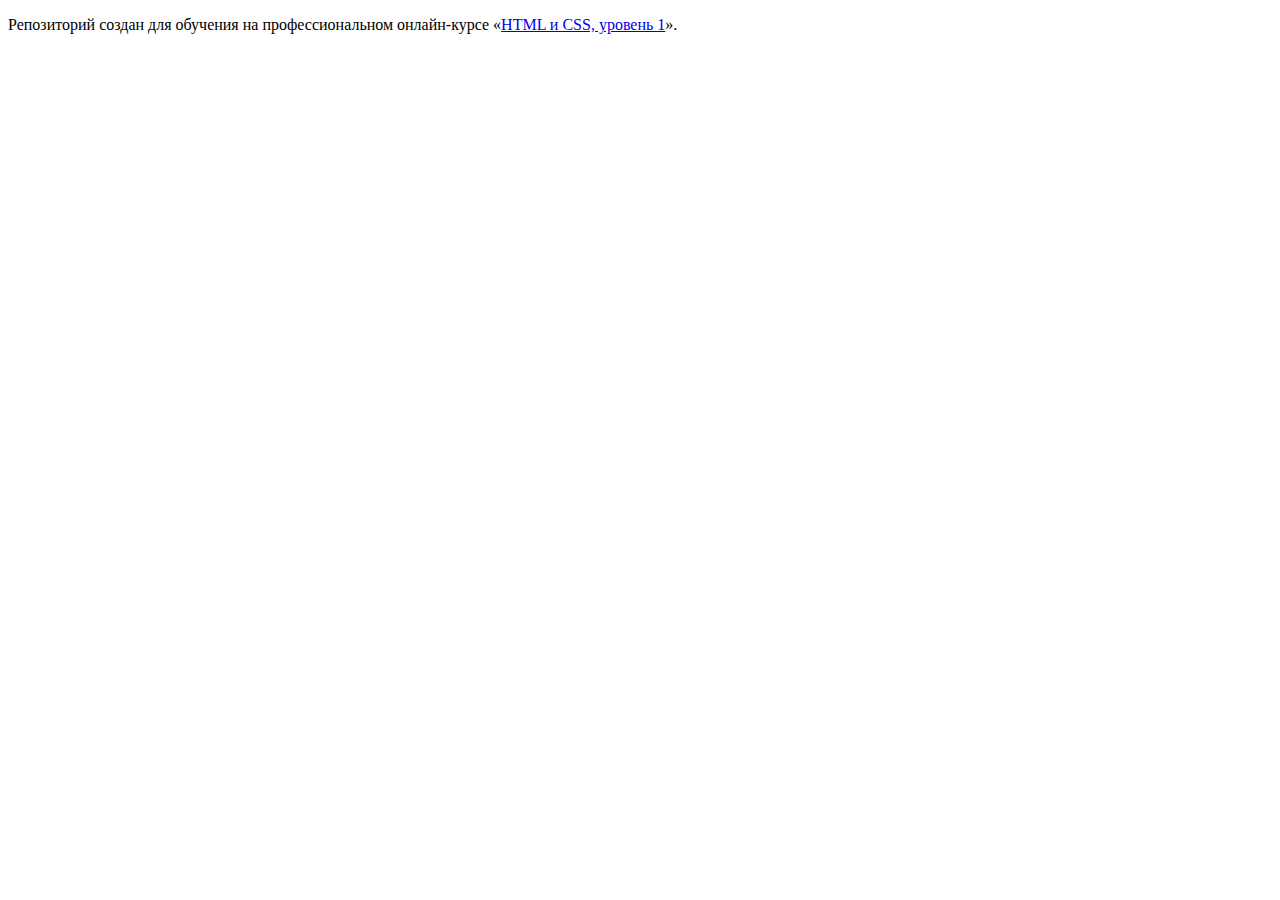
==== index.html @ 459f228e ":hatching_chick:" ====
<!DOCTYPE html>
<html lang="ru">
  <head>
    <meta charset="utf-8">
    <title>HTML Academy: Нёрдс</title>
  </head>
  <body>

    <p>Репозиторий создан для обучения на профессиональном онлайн‑курсе «<a href="https://htmlacademy.ru/intensive/htmlcss">HTML и CSS, уровень 1</a>».</p>

  </body>
</html>
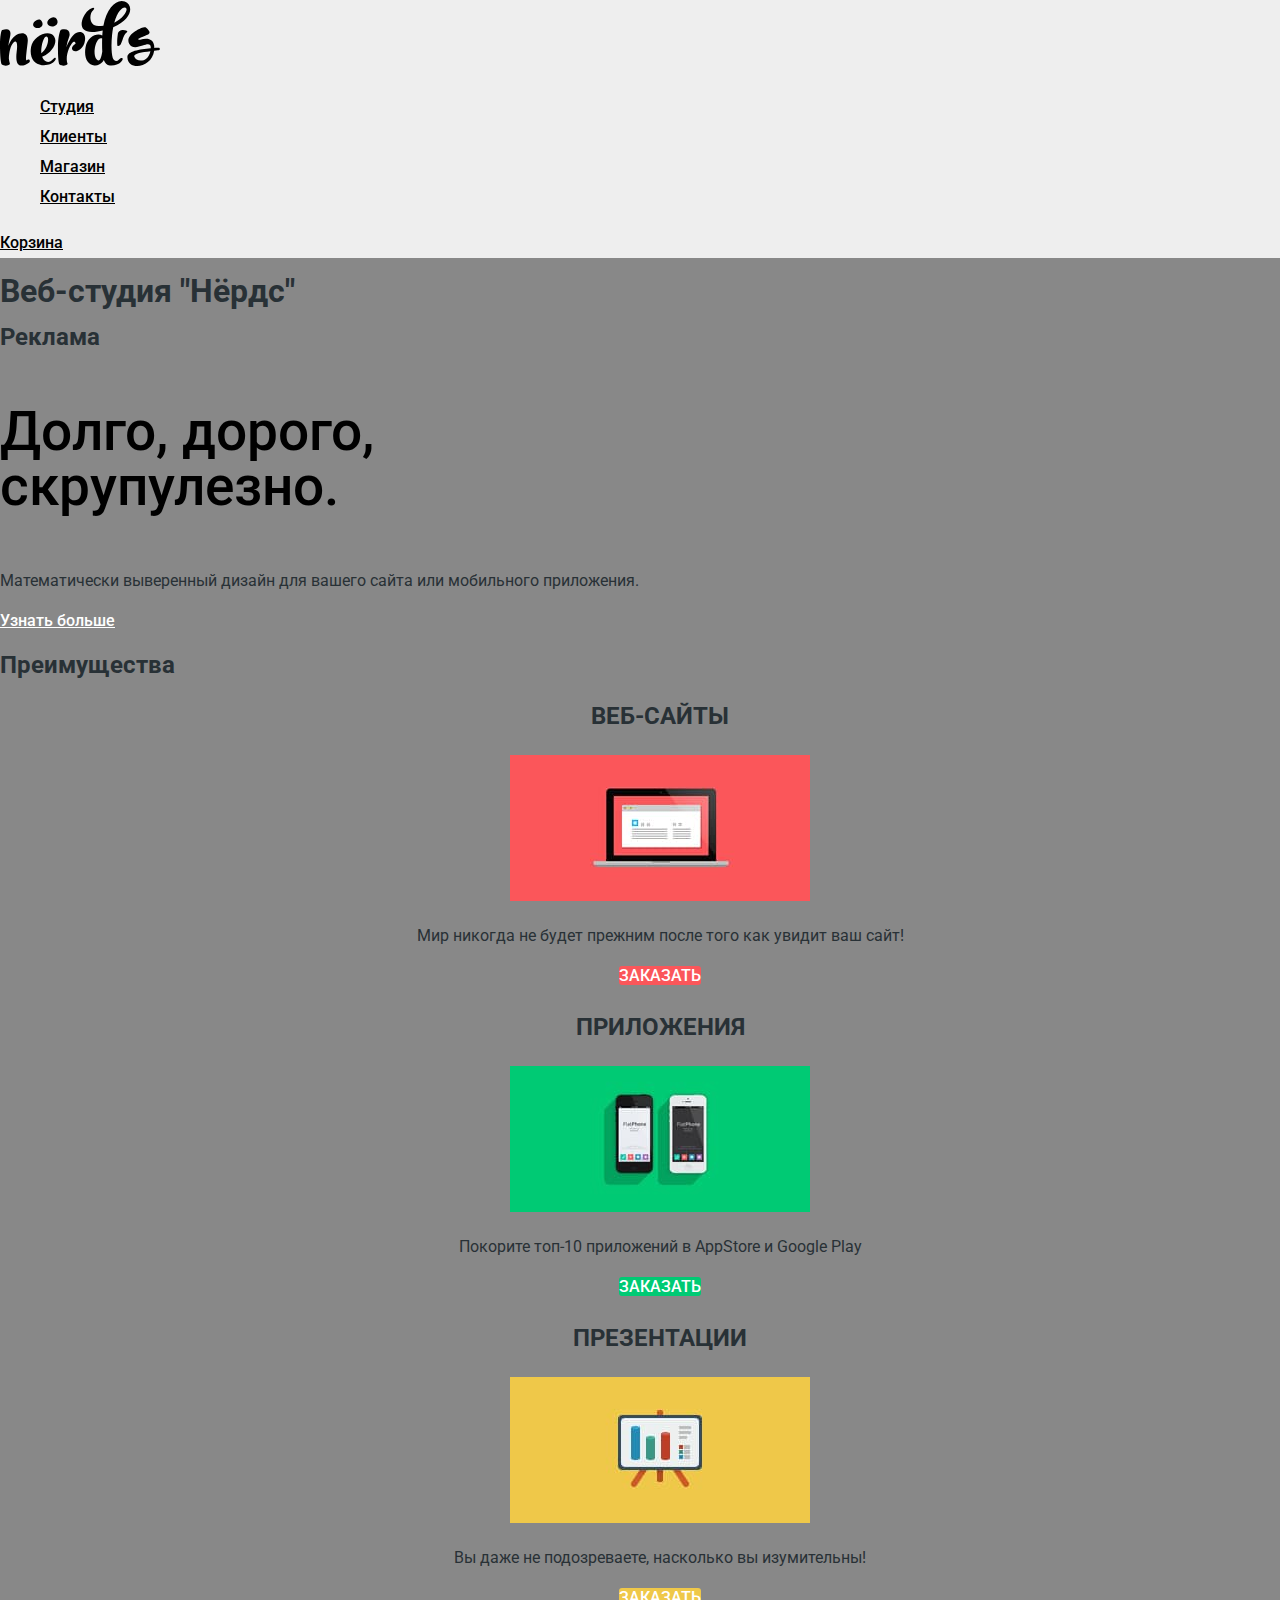
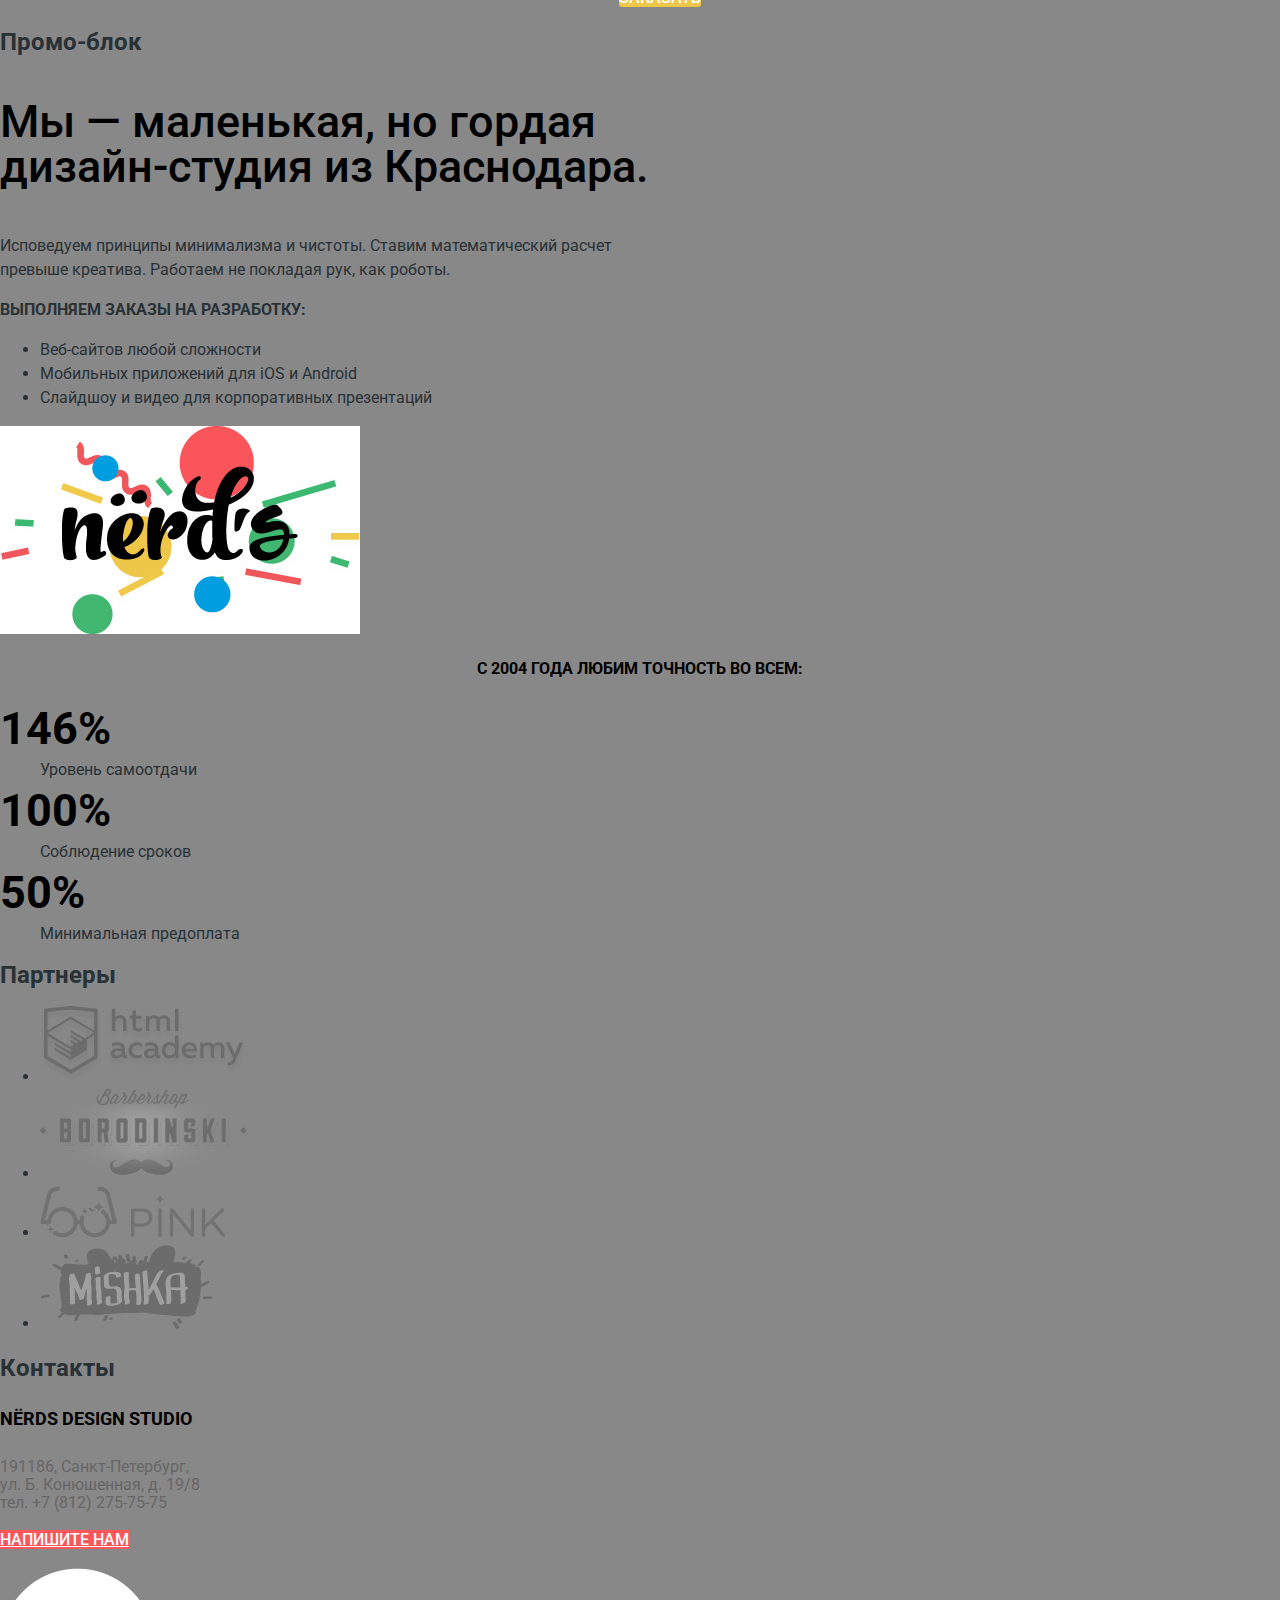
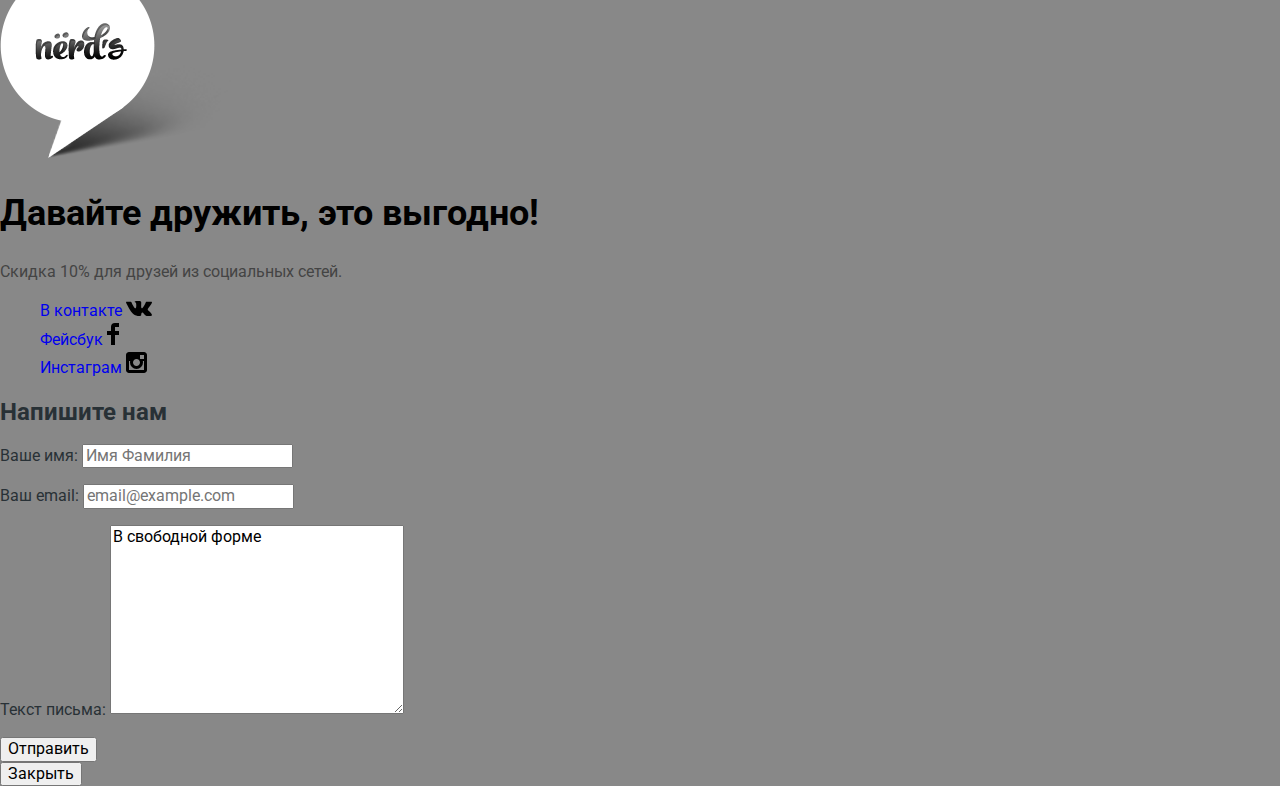
==== commit 0d159675: "Выполнена разиетка и добавлены стили" ====
--- a/index.html
+++ b/index.html
@@ -1,12 +1,220 @@
 <!DOCTYPE html>
 <html lang="ru">
   <head>
-    <meta charset="utf-8">
+    <meta charset="utf-8" />
+    <meta name="viewport" content="width=device-width, initial-scale=1" />
+    <!-- <base href="https://assets.htmlacademy.ru/content/skills/1/case-01/" /> -->
+    <!-- <link href="css/outline.css" rel="stylesheet" /> -->
+    <link rel="stylesheet" href="css/normalize.css">
+    <link rel="stylesheet" href="css/style.css" />
     <title>HTML Academy: Нёрдс</title>
+    <link href="https://fonts.googleapis.com/css2?family=Roboto:wght@400;500;700&display=swap" rel="stylesheet">
   </head>
+
   <body>
+    <header class="main-header">
+      <nav class="main-navigation">
+        <a>
+          <img
+            src="img/nerdslogo.svg"
+            width="159.87"
+            height="65.02"
+            alt="Логотип магазина Nerds"
+          />
+        </a>
+        <ul class="site-navigation">
+          <li class="site-navigation-item"><a href="blank.html">Студия</a></li>
+          <li class="site-navigation-item"><a href="blank.html">Клиенты</a></li>
+          <li class="site-navigation-item">
+            <a href="catalog.html">Магазин</a>
+          </li>
+          <li class="site-navigation-item">
+            <a href="blank.html">Контакты</a>
+          </li>
+        </ul>
+        <div class="user-navigation">
+        <a class="basket-link" href="blank.html">Корзина</a>
+        </div>
+      </nav>
+    </header>
+    <main>
+      <h1 class="visually-hidden">Веб-студия "Нёрдс"</h1>
+      <section class="slider">
+        <h2 class="visually-hidden">Реклама</h2>
+        <p class="slider-text">Долго, дорого,<br />скрупулезно.</p>
+        <p>
+          Математически выверенный дизайн для вашего сайта или мобильного
+          приложения.
+        </p>
+        <a class="slider-link" href="blank.html">Узнать больше</a>
+        <!-- Здесь будет слайдер -->
+      </section>
+      <div class="container">
+      <section class="advantages">
+        <h2 class="visually-hidden">Преимущества</h2>
+        <ul class="advantages-list">
+          <li class="advantages-item">
+            <h3>Веб-сайты</h3>
+            <img
+              src="img/illustrationweb.jpg"
+              width="300"
+              height="146"
+              alt="Веб-Сайты"
+            />
+            <p>Мир никогда не будет прежним после того как увидит ваш сайт!</p>
+            <a class=" button button-sites" href="#">Заказать</a>
+          </li>
+          <li class="advantages-item">
+            <h3>Приложения</h3>
+            <img
+              src="img/attachment.jpg"
+              width="300"
+              height="146"
+              alt="Приложения"
+            />
+            <p>Покорите топ-10 приложений в AppStore и Google Play</p>
+            <a class="button button-applications" href="#">Заказать</a>
+          </li>
+          <li class="advantages-item">
+            <h3>Презентации</h3>
+            <img
+              src="img/presentations.jpg"
+              width="300"
+              height="146"
+              alt="Презентации"
+            />
+            <p>Вы даже не подозреваете, насколько вы изумительны!</p>
+            <a class="button button-presentations" href="#">Заказать</a>
+          </li>
+        </ul>
+      </section>
+      <section class="promo">
+        <h2 class="visually-hidden">Промо-блок</h2>
+        <p class="promo-text">
+          Мы — маленькая, но гордая<br />
+          дизайн-студия из Краснодара.
+        </p>
+        <p>
+          Исповедуем принципы минимализма и чистоты. Ставим математический
+          расчет<br />
+          превыше креатива. Работаем не покладая рук, как роботы.
+        </p>
+        <h3>Выполняем заказы на разработку:</h3>
+        <ul class="promo-list">
+          <li class="promo-list-item" >Веб-сайтов любой сложности</li>
+          <li class="promo-list-item" >Мобильных приложений для iOS и Android</li>
+          <li class="promo-list-item" >Слайдшоу и видео для корпоративных презентаций</li>
+        </ul>
+        <p>
+          <img
+            src="img/nerdsillustration .jpg"
+            width="360"
+            height="208"
+            alt="Иллюстрация Nerds"
+          />
+        </p>
+        <p class="promo-heading">с 2004 года Любим точность во всем:</p>
+        <dl>
+          <dt>146%</dt>
+          <dd class="promo-signature">Уровень самоотдачи</dd>
 
-    <p>Репозиторий создан для обучения на профессиональном онлайн‑курсе «<a href="https://htmlacademy.ru/intensive/htmlcss">HTML и CSS, уровень 1</a>».</p>
+          <dt>100%</dt>
+          <dd class="promo-signature">Соблюдение сроков</dd>
 
+          <dt>50%</dt>
+          <dd class="promo-signature">Минимальная предоплата</dd>
+        </dl>
+      </section>
+      <section class="partners">
+        <h2 class="visually-hidden">Партнеры</h2>
+        <ul class="partners-list">
+          <li class="partners-item">
+            <a href="https://htmlacademy.ru/intensive/htmlcss">
+              <svg width="207" height="76" fill="none" xmlns="http://www.w3.org/2000/svg">
+                <g opacity=".2" filter="url(#filter0_d)" fill="#000">
+                  <path d="M86.143 49.488c.349 0 .698-.105 1.013-.175v2.445a6.123 6.123 0 01-2.166.384c-1.397 0-2.514-.558-3.073-1.78-1.502 1.222-3.388 1.99-5.798 1.99-2.794 0-5.378-1.537-5.378-4.715 0-3.946 3.632-5.134 6.845-5.134 1.327 0 2.794.175 3.982.454v-.559c0-1.92-1.397-3.248-4.017-3.248-2.27 0-4.156.56-5.518 1.188v-3.143c1.222-.42 3.423-1.013 5.867-1.013 4.331 0 7.09 2.06 7.09 6.705v5.483c.035.839.524 1.118 1.153 1.118zm-11.875-2.095c0 1.501 1.328 2.27 2.864 2.27 1.642 0 3.213-.594 4.436-1.816v-2.585c-.943-.174-2.236-.384-3.318-.384-1.921 0-3.982.594-3.982 2.515zM97.04 36.147c1.71 0 3.387.384 4.714 1.187v3.143c-1.118-.803-2.69-1.292-4.26-1.292-2.725 0-5.449 1.432-5.449 5.064 0 3.493 2.654 5.064 5.413 5.064a9.25 9.25 0 004.471-1.187v3.178c-1.467.699-3.144 1.048-5.064 1.048-4.087 0-8.277-2.48-8.277-7.963-.035-5.763 4.365-8.242 8.451-8.242zM119.426 49.488c.349 0 .698-.105 1.013-.175v2.445a6.126 6.126 0 01-2.166.384c-1.397 0-2.514-.558-3.073-1.78-1.502 1.222-3.388 1.99-5.798 1.99-2.794 0-5.378-1.537-5.378-4.715 0-3.946 3.632-5.134 6.845-5.134a18.3 18.3 0 013.982.454v-.559c0-1.92-1.397-3.248-4.017-3.248-2.27 0-4.156.56-5.518 1.188v-3.143c1.223-.42 3.423-1.013 5.868-1.013 4.33 0 7.089 2.06 7.089 6.705v5.483c.035.839.559 1.118 1.153 1.118zm-11.84-2.095c0 1.501 1.327 2.27 2.864 2.27 1.642 0 3.213-.594 4.436-1.816v-2.585c-.943-.174-2.236-.384-3.318-.384-1.956 0-3.982.594-3.982 2.515zM138.425 29.511v22.387h-3.073v-2.445c-1.188 1.502-3.004 2.829-5.868 2.829-4.645 0-7.613-3.667-7.613-8.102 0-4.401 2.968-8.103 7.613-8.103 2.689 0 4.471 1.188 5.518 2.41V29.51h3.423zm-8.347 9.64c-2.759 0-4.75 2.06-4.75 5.098 0 3.004 2.026 5.064 4.75 5.064 2.41 0 4.156-1.536 4.889-3.213v-3.736c-.733-1.677-2.479-3.214-4.889-3.214zM149.496 36.147c6.112 0 8.207 4.924 7.229 9.36H145.2c.384 2.759 3.073 3.911 5.867 3.911 1.851 0 3.563-.454 4.855-1.082v2.933c-1.397.664-3.353 1.048-5.483 1.048-4.715 0-8.697-2.69-8.697-8.103 0-5.553 4.226-8.067 7.754-8.067zm.174 2.829c-2.305 0-4.365 1.362-4.505 3.946h8.487c.209-1.327-.629-3.946-3.982-3.946zM160.218 51.898V36.566h3.038v1.92c.838-.942 2.619-2.34 5.099-2.34 2.305 0 3.912.944 4.785 2.446 1.327-1.328 3.143-2.445 5.378-2.445 4.051 0 5.833 3.003 5.833 6.181v9.605h-3.423v-9.5c0-1.99-1.188-3.213-3.039-3.213-1.676 0-3.003 1.118-3.806 2.06.035.35.07.7.07 1.048v9.605h-3.423v-9.5c0-1.99-1.187-3.213-3.038-3.213-1.851 0-3.248 1.327-4.052 2.375v10.338h-3.422v-.035zM199.438 36.566H203l-7.194 17.427c-1.677 3.982-3.842 5.344-6.182 5.344-.663 0-1.327-.105-2.026-.245v-2.898c.524.174 1.048.21 1.572.21 1.676 0 2.899-1.188 3.807-3.563l.314-.769-7.299-15.471h3.632l5.169 11.56 4.645-11.595zM75.281 2.654v8.731a6.945 6.945 0 014.96-2.095c3.876 0 6.32 2.62 6.32 6.252v9.499H83.14v-9.046c0-2.48-1.537-3.667-3.562-3.667-1.956 0-3.423 1.328-4.296 2.55V25.04h-3.423V2.654h3.423zM95.921 4.226v5.448h5.553v3.004h-5.553v7.02c0 2.025.943 2.689 2.899 2.689 1.118 0 2.13-.21 3.108-.594v2.934c-1.152.419-2.62.663-4.12.663-2.97 0-5.274-1.467-5.274-5.064v-7.683h-2.76V9.639h2.76V5.064l3.387-.838zM105.875 25.04V9.71h3.038v1.92c.839-.942 2.62-2.34 5.099-2.34 2.305 0 3.912.944 4.785 2.446 1.327-1.327 3.143-2.445 5.378-2.445 4.052 0 5.833 3.003 5.833 6.182v9.604h-3.423V15.54c0-1.99-1.187-3.213-3.038-3.213-1.677 0-3.004 1.118-3.807 2.06.035.35.07.7.07 1.049v9.604h-3.423v-9.5c0-1.99-1.187-3.213-3.038-3.213-1.851 0-3.248 1.328-4.051 2.375v10.338h-3.423zM138.424 2.654h-3.422v22.387h3.422V2.654zM31.067.035L30.787 0 4 2.794v49.104l26.787 15.925 26.787-15.925V2.794L31.067.034zm23.015 49.872L30.787 63.772 7.492 49.907V29.791l23.19 13.795.035 2.514-15.89-9.464-.035 2.445 15.96 9.604.035 2.55-15.96-9.535-.035 2.445 15.96 9.604 16.135-9.64v-2.444h-.035v-7.928l7.195-4.296v20.466h.035zm-.035-23.085l-6.356 3.737-2.934 1.746-14.04-8.312-.035 2.445 11.98 7.09-.105.07-.245.14-1.711 1.012-9.884-5.867-.035 2.444 7.823 4.645-1.85 1.223-.035.035-5.903-3.493-.035 2.445 3.877 2.27-3.946 2.375L7.563 27.1l23.084-13.9 23.4 13.621zm.035-2.41l-23.4-13.795-23.19 13.76V5.972l23.295-2.445 23.295 2.445v18.44z"/></g><defs><filter id="filter0_d" x="0" y="0" width="207" height="75.823" filterUnits="userSpaceOnUse" color-interpolation-filters="sRGB"><feFlood flood-opacity="0" result="BackgroundImageFix"/><feColorMatrix in="SourceAlpha" values="0 0 0 0 0 0 0 0 0 0 0 0 0 0 0 0 0 0 127 0"/><feOffset dy="4"/><feGaussianBlur stdDeviation="2"/><feColorMatrix values="0 0 0 0 0 0 0 0 0 0 0 0 0 0 0 0 0 0 0.25 0"/><feBlend in2="BackgroundImageFix" result="effect1_dropShadow"/><feBlend in="SourceGraphic" in2="effect1_dropShadow" result="shape"/></filter></defs></svg>
+            </a>
+          </li>
+          <li class="partners-item">
+            <a href="#">
+              <img
+                src="img/borodinskilogo.svg"
+                alt=" Логотип Barbershop Borodinski"
+              />
+            </a>
+          </li>
+          <li class="partners-item">
+            <a href="#">
+              <img src="img/pinklogo.png" alt="Логотип Pink" />
+            </a>
+          </li>
+          <li class="partners-item">
+            <a href="#">
+              <img src="img/mishkalogo.png" alt="Логотип Mishka" />
+            </a>
+          </li>
+        </ul>
+      </section>
+      <section class="contacts">
+        <h2 class="visually-hidden">Контакты</h2>
+        <!-- Здесь будет карта -->
+        <h4>Nёrds Design Studio</h4>
+        <p class="contacts-text">
+          191186, Санкт-Петербург,<br />
+          ул. Б. Конюшенная, д. 19/8</br>
+          тел. +7 (812) 275-75-75
+        </p>
+        <a class="contacts-heading" href="#">
+          Напишите нам
+        </a>
+        <p>
+          <img src="img/mapmarker .png" alt="Маркер карты">
+        </p>
+      </section>
+      </div>
+    </main>
+    <footer class="main-footer">
+      <h2>Давайте дружить, это выгодно!</h2>
+      <p class="main-footer-text">Скидка 10% для друзей из социальных сетей.</p>
+      <ul class="social-list">
+        <li class="social-list-item">
+          <a class="social-button" href="#">В контакте
+            <svg width="27" height="15" fill="" xmlns="http://www.w3.org/2000/svg">
+              <path d="M16.138 11.51c.956-.309 2.18 2.04 3.483 2.939.978.681 1.727.534 1.727.534l3.473-.05s1.815-.112.957-1.554c-.071-.12-.503-1.069-2.585-3.022-2.177-2.043-1.882-1.712.739-5.244 1.597-2.153 2.236-3.468 2.036-4.028-.192-.539-1.365-.399-1.365-.399L20.69.713c-.381.001-.704.119-.851.515-.003.004-.621 1.666-1.445 3.079-1.741 2.989-2.436 3.148-2.724 2.961-.661-.433-.494-1.737-.494-2.664 0-2.897.432-4.105-.846-4.417-.427-.104-.739-.172-1.828-.182-1.392-.021-2.574 0-3.244.329-.445.223-.786.712-.579.74.26.035.843.16 1.155.586.401.552.389 1.789.389 1.789s.229 3.411-.54 3.834c-.528.29-1.25-.302-2.803-3.016-.793-1.388-1.392-2.922-1.392-2.922s-.116-.285-.326-.441c-.25-.185-.6-.244-.6-.244L.848.684S.29.7.085.946c-.182.218-.015.668-.015.668s2.909 6.881 6.203 10.347c3.02 3.182 6.452 2.971 6.452 2.971h1.555s.469-.054.709-.312c.224-.24.214-.691.214-.691s-.031-2.109.935-2.419z" fill=""/></svg>
+          </a>
+        </li>
+        <li class="social-list-item">
+          <a class="social-button" href="#">Фейсбук
+            <svg width="12" height="22" fill="" xmlns="http://www.w3.org/2000/svg">
+              <path d="M12 4V0H8a4 4 0 00-4 4v4H0v4h4v10h4V12h4V8H8V4h4z" fill=""/></svg>
+          </a>
+        </li>
+        <li class="social-list-item">
+          <a class="social-button" href="#">Инстаграм
+            <svg width="21" height="21" fill="" xmlns="http://www.w3.org/2000/svg">
+              <path fill-rule="evenodd" clip-rule="evenodd" d="M3 0h15c1.65 0 3 1.35 3 3v15c0 1.65-1.35 3-3 3H3c-1.65 0-3-1.35-3-3V3c0-1.65 1.35-3 3-3zm11 10.5C14 8.57 12.43 7 10.5 7S7 8.57 7 10.5 8.57 14 10.5 14s3.5-1.57 3.5-3.5zM3 18V9h1.181A6.48 6.48 0 004 10.5a6.5 6.5 0 1013 0 6.451 6.451 0 00-.181-1.5H18v9H3zM14 7h4V3h-4v4z" fill=""/></svg>
+          </a>
+        </li>
+      </ul>
+    </footer>
+    <section>
+      <h2>Напишите нам</h2>
+      <form action="https://echo.htmlacademy.ru" method="post">
+        <p>
+          <label for="appointment-name">Ваше имя:</label>
+          <input id="appointment-name" type="text" name="name" placeholder="Имя Фамилия">
+        </p> 
+        <p>
+          <label for="appointment-email">Ваш email:</label>
+          <input id="appointment-email" type="email" name="email" placeholder="email@example.com ">
+        </p> 
+        <p>
+          <label for="appointment-list">Текст письма:</label>
+          <textarea name="text" id="appointment-list" cols="30" rows="10">В свободной форме</textarea>
+        </p>
+        <button type="submit">Отправить</button>
+      </form>
+      <button type="button">Закрыть</button>
+    </section>
   </body>
 </html>
--- a/css/style.css
+++ b/css/style.css
@@ -0,0 +1,257 @@
+/* Vauiables */
+
+:root {
+  --basic-white: #EEEEEE;
+  --basic-light-white: #E1E1E1;
+  --basic-grey: #888888;
+  --basic-extra-grey: #4D4D4D;
+  --basic-dark: #000000;
+  --basic-light-dark: #283136;
+  --basic-extra-dark: #231F20;
+  --basic-red: #FB565A;
+  --basic-light-red: #E74246;
+  --basic-extra-red: #D7373B;
+  --basic-green: #00CA74;
+  --basic-light-green: #00BC6C;
+  --basic-extra-green: #00AA62;
+  --basic-yellow: #EFC849;
+  --basic-light-yellow: #EAB534;
+  --basic-extra-yellow: #E5A722;
+
+  --special: #A6A6A6;
+}
+
+/* Global */
+
+body {
+  margin: 0;
+  padding: 0;
+  font-family: 'Roboto', sans-serif;
+  font-style: normal;
+  font-weight: normal;
+  font-size: 16px;
+  line-height: 24px;
+  color: var(--basic-light-dark);
+  background-color: var(--basic-grey);
+}
+
+img {
+  max-width: 100%;
+  height: auto;
+}
+
+/* Main navigation */
+
+.main-navigation {
+  font-weight: 500;
+  line-height: 30px;
+  color: var(--basic-dark);
+  background-color: var(--basic-white);
+}
+
+.site-navigation {
+  list-style: none;
+}
+
+.site-navigation-current a:not([href]) {
+  background-color: var(--basic-dark);
+
+}
+
+/* User navigation */
+
+
+.site-navigation a,
+.user-navigation a {
+  color: var(--basic-dark);
+}
+
+.site-navigation a:hover,
+.site-navigation a:focus,
+.user-navigation a:hover,
+.user-navigation a:focus {
+  color: var(--basic-red);
+}
+
+.slider-text {
+  font-weight: 500;
+  font-size: 55px;
+  line-height: 55px;
+  color: var(--basic-dark);
+
+}
+
+.slider-link {
+  font-weight: 500;
+  line-height: 18px;
+  text-align: center;
+  color: #FFFFFF;
+}
+
+/* Здесь будет для слайдера */
+
+/* Advantages */
+
+.advantages-list {
+  list-style: none;
+}
+
+.advantages-item {
+  text-align: center;
+}
+
+.advantages-item h3 {
+  font-weight: bold;
+  font-size: 24px;
+  line-height: 30px;
+  text-transform: uppercase;
+}
+
+
+.advantages .button-sites {
+  background: var(--basic-red);
+}
+
+.button-sites:hover,
+.button-sites:focus {
+  background-color: var(--basic-light-red);
+
+}
+
+.button-sites:active {
+  background-color: var(--basic-extra-red);
+  box-shadow: inset 0px 3px 0px rgba(0, 1, 1, 0.1);
+
+}
+
+.advantages .button-applications {
+  background-color: var(--basic-green);
+}
+
+.button-applications:hover,
+.button-applications:focus {
+  background-color: var(--basic-light-green);
+}
+
+.button-applications:active {
+  background-color: var(--basic-extra-green);
+  box-shadow: inset 0px 3px 0px rgba(0, 1, 1, 0.1);
+}
+
+.advantages .button-presentations {
+  background-color: var(--basic-yellow);
+}
+
+.button-presentations:hover,
+.button-presentations:focus {
+  background-color: var(--basic-light-yellow);
+}
+
+.button-presentations:active {
+  background-color: var(--basic-extra-yellow);
+  box-shadow: inset 0px 3px 0px rgba(0, 1, 1, 0.1);
+}
+
+.advantages .button {
+  font-weight: 500;
+  line-height: 18px;
+  text-align: center;
+  text-transform: uppercase;
+  color: #FFFFFF;
+  vertical-align: middle;
+  text-decoration: none;
+  border-radius: 3px;
+
+}
+
+/* Promo-block */
+
+.promo .promo-text {
+  font-weight: 500;
+  font-size: 45px;
+  line-height: 45px;
+  color: var(--basic-dark);
+}
+
+.promo p {
+  color: #283136;
+}
+
+.promo h3 {
+  font: inherit;
+  font-weight: bold;
+  text-transform: uppercase;
+}
+
+.promo .promo-heading {
+  font-weight: bold;
+  text-align: center;
+  text-transform: uppercase;
+  color: var(--basic-dark);
+}
+
+.promo dt {
+  font-weight: bold;
+  font-size: 45px;
+  line-height: 64px;
+  color: var(--basic-dark);
+}
+
+.promo .promo-signature {
+  line-height: 18px;
+}
+
+.contacts h4 {
+  font-weight: bold;
+  font-size: 18px;
+  line-height: 30px;
+  text-transform: uppercase;
+  color: var(--basic-dark);
+}
+
+.contacts .contacts-text {
+  line-height: 18px;
+  color: #666666;
+}
+
+.contacts .contacts-heading {
+  font-weight: 500;
+  line-height: 18px;
+  text-align: center;
+  text-transform: uppercase;
+  background-color: var(--basic-red);
+  color: #FFFFFF;
+}
+
+/* Main-footer */
+
+.main-footer {}
+
+.main-footer h2 {
+  font-weight: bold;
+  font-size: 36px;
+  line-height: 36px;
+  color: var(--basic-dark);
+}
+
+.main-footer .main-footer-text {
+  line-height: 22px;
+  color: #444444;
+}
+
+.main-footer ul {
+  list-style: none;
+}
+
+.social-list-item .social-button {
+  text-decoration: none;
+}
+
+.social-button:hover {
+  background: linear-gradient(0deg, #E74246, #E74246), #FFFFFF;
+}
+
+.social-button:active {
+  background: linear-gradient(0deg, #D7373B, #D7373B), #FFFFFF;
+  box-shadow: inset 0px 3px 0px rgba(0, 1, 1, 0.1);
+}
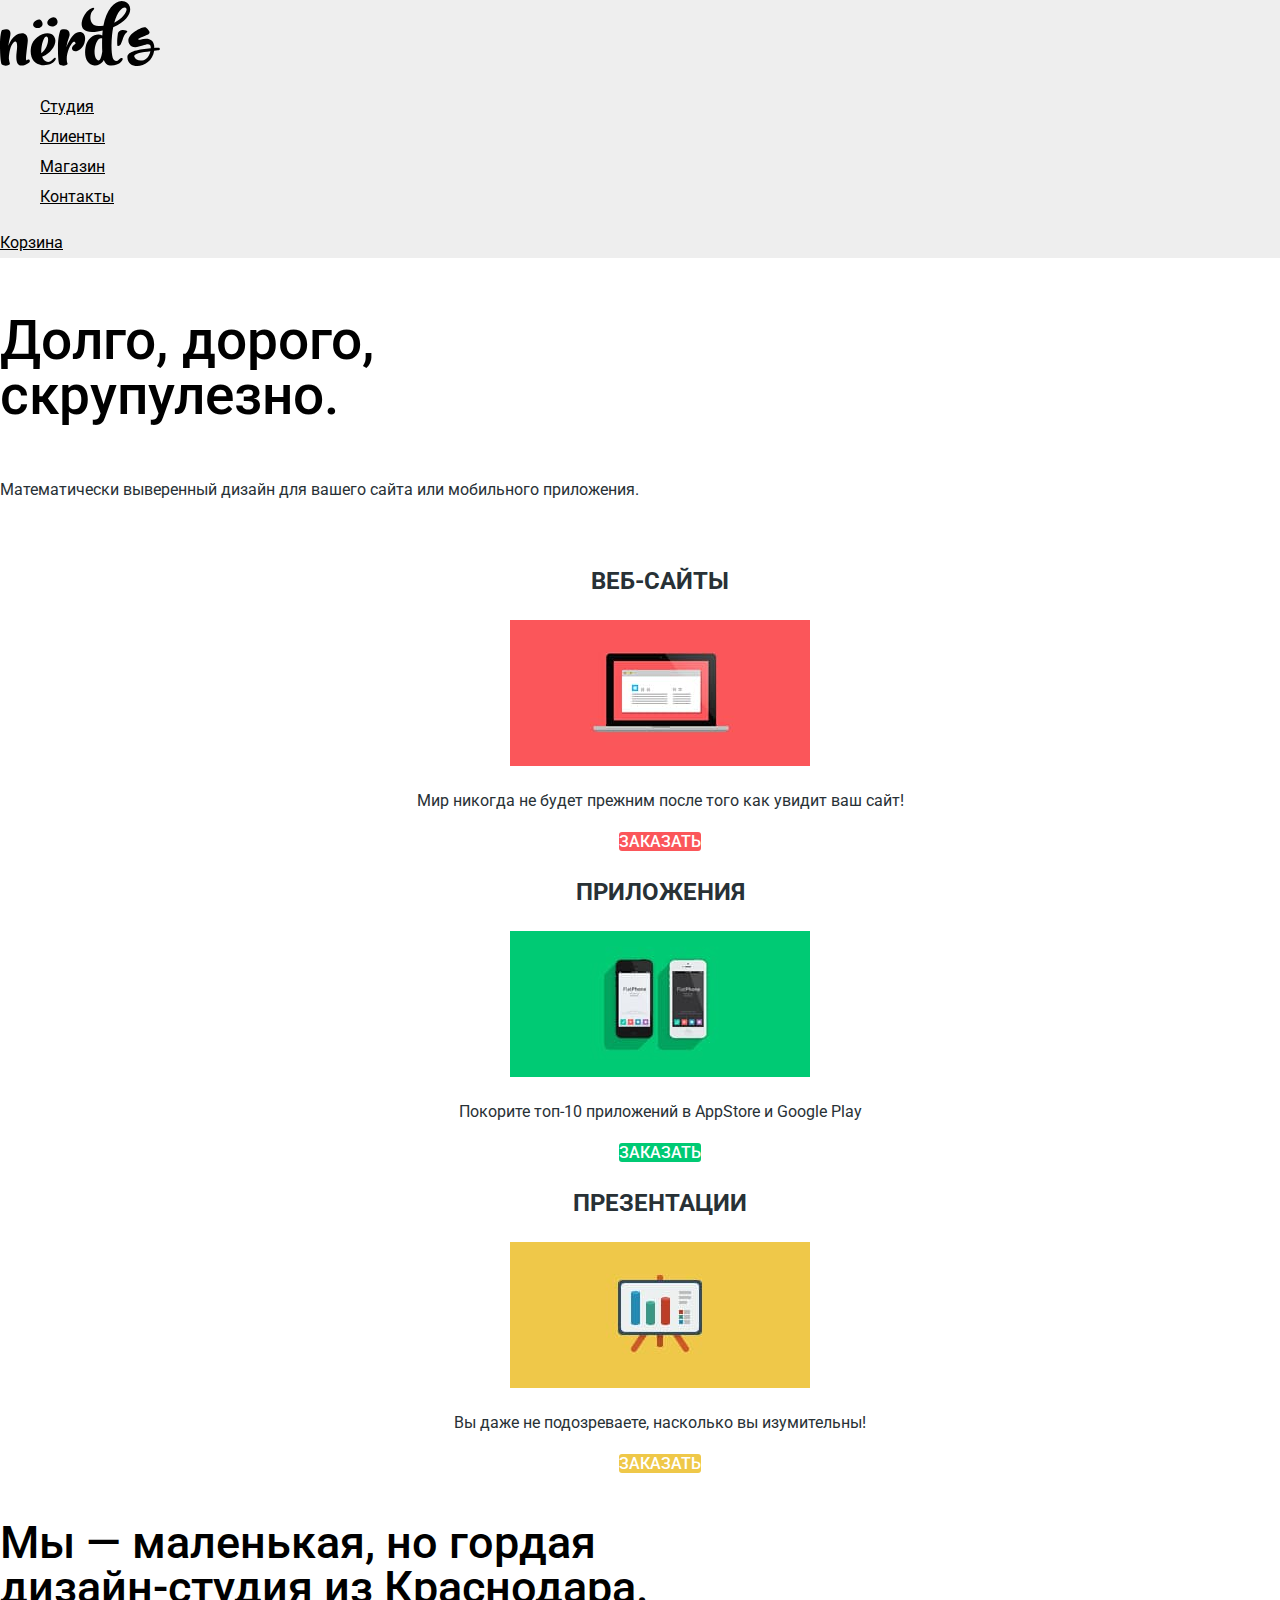
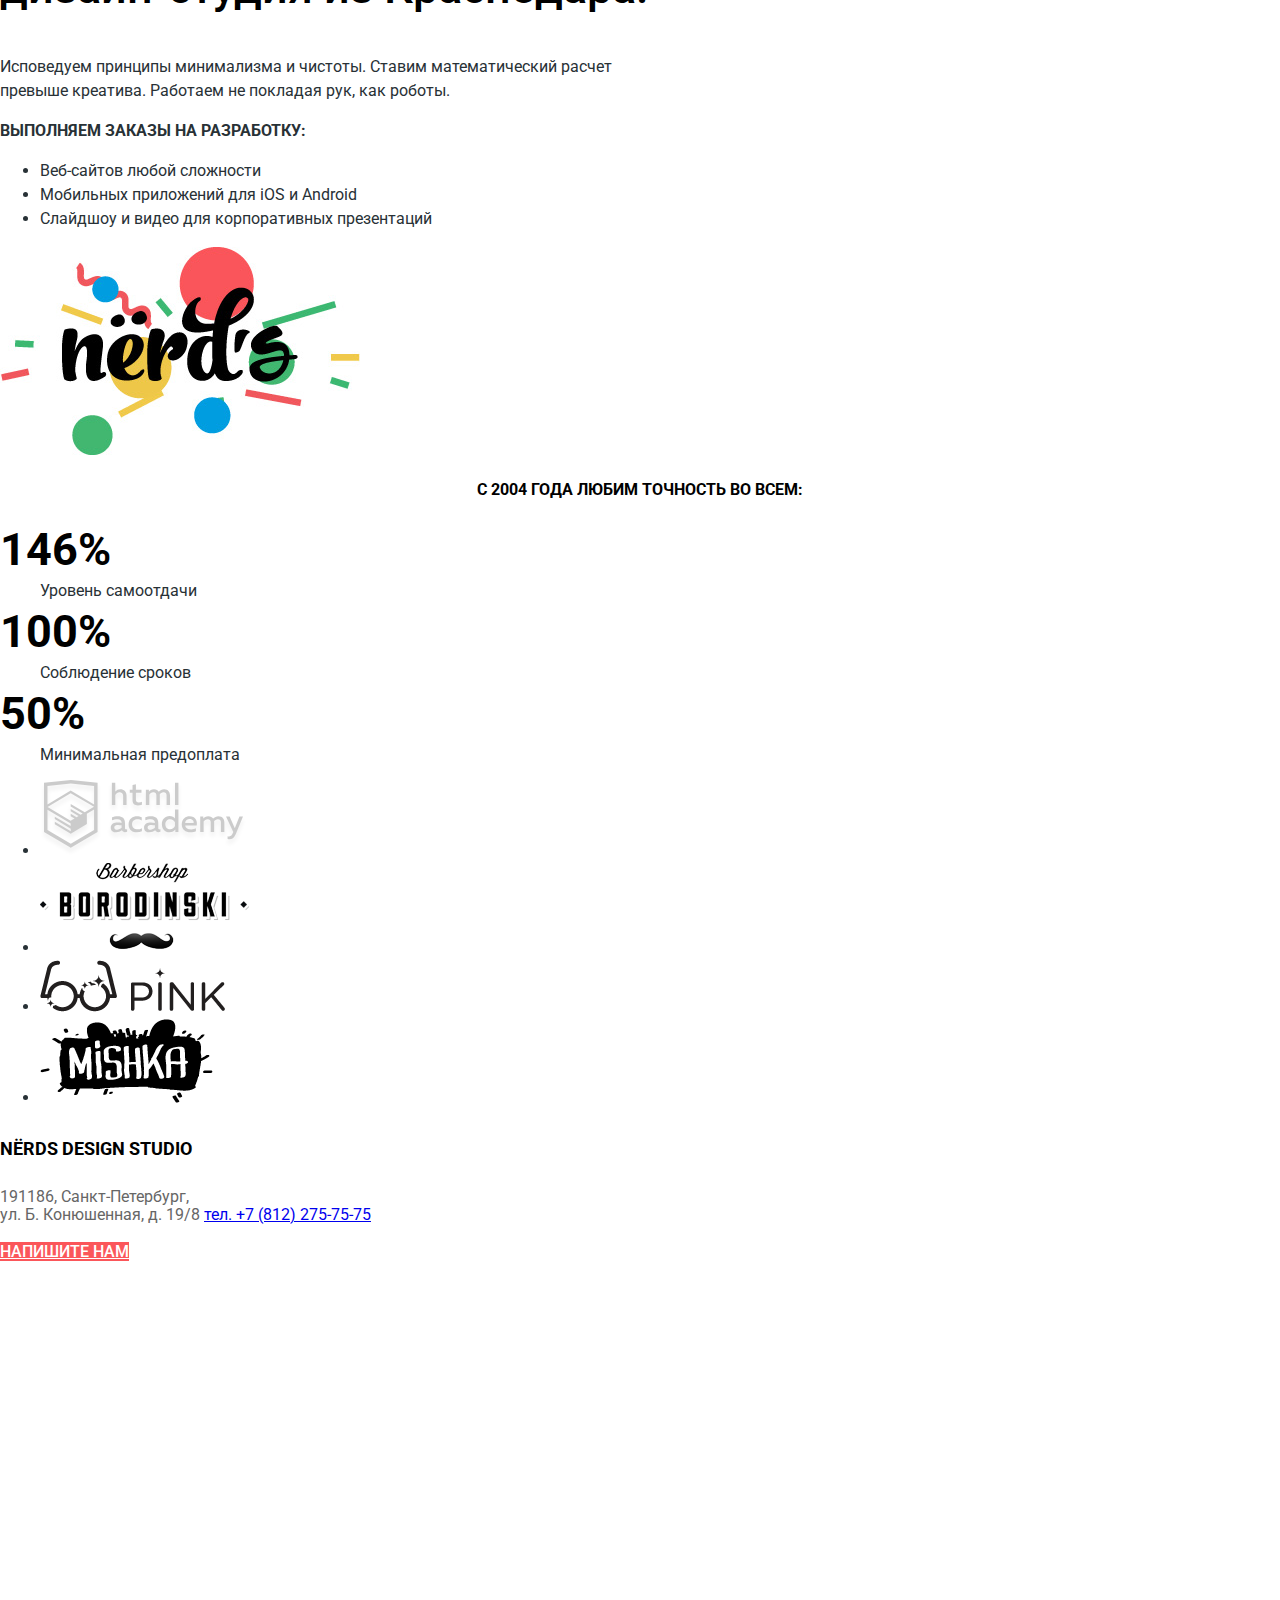
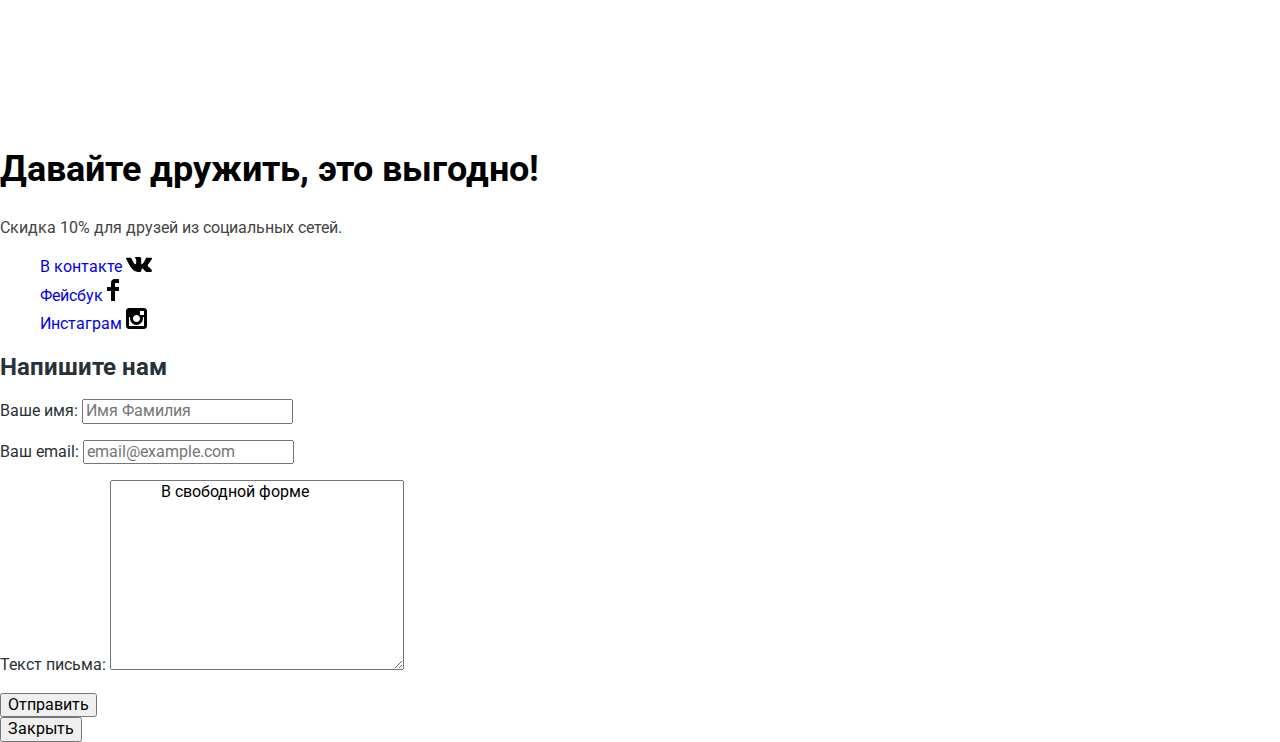
==== commit c9256b02: "работа с графикой" ====
--- a/index.html
+++ b/index.html
@@ -5,10 +5,13 @@
     <meta name="viewport" content="width=device-width, initial-scale=1" />
     <!-- <base href="https://assets.htmlacademy.ru/content/skills/1/case-01/" /> -->
     <!-- <link href="css/outline.css" rel="stylesheet" /> -->
-    <link rel="stylesheet" href="css/normalize.css">
+    <link rel="stylesheet" href="css/normalize.css" />
+    <link
+      href="https://fonts.googleapis.com/css2?family=Roboto:wght@400;500;700&display=swap"
+      rel="stylesheet"
+    />
     <link rel="stylesheet" href="css/style.css" />
     <title>HTML Academy: Нёрдс</title>
-    <link href="https://fonts.googleapis.com/css2?family=Roboto:wght@400;500;700&display=swap" rel="stylesheet">
   </head>
 
   <body>
@@ -16,7 +19,7 @@
       <nav class="main-navigation">
         <a>
           <img
-            src="img/nerdslogo.svg"
+            src="img/nerds-logo.svg"
             width="159.87"
             height="65.02"
             alt="Логотип магазина Nerds"
@@ -33,7 +36,7 @@
           </li>
         </ul>
         <div class="user-navigation">
-        <a class="basket-link" href="blank.html">Корзина</a>
+          <a class="basket-link" href="blank.html">Корзина</a>
         </div>
       </nav>
     </header>
@@ -50,149 +53,233 @@
         <!-- Здесь будет слайдер -->
       </section>
       <div class="container">
-      <section class="advantages">
-        <h2 class="visually-hidden">Преимущества</h2>
-        <ul class="advantages-list">
-          <li class="advantages-item">
-            <h3>Веб-сайты</h3>
-            <img
-              src="img/illustrationweb.jpg"
-              width="300"
-              height="146"
-              alt="Веб-Сайты"
-            />
-            <p>Мир никогда не будет прежним после того как увидит ваш сайт!</p>
-            <a class=" button button-sites" href="#">Заказать</a>
-          </li>
-          <li class="advantages-item">
-            <h3>Приложения</h3>
-            <img
-              src="img/attachment.jpg"
-              width="300"
-              height="146"
-              alt="Приложения"
-            />
-            <p>Покорите топ-10 приложений в AppStore и Google Play</p>
-            <a class="button button-applications" href="#">Заказать</a>
-          </li>
-          <li class="advantages-item">
-            <h3>Презентации</h3>
-            <img
-              src="img/presentations.jpg"
-              width="300"
-              height="146"
-              alt="Презентации"
-            />
-            <p>Вы даже не подозреваете, насколько вы изумительны!</p>
-            <a class="button button-presentations" href="#">Заказать</a>
-          </li>
-        </ul>
-      </section>
-      <section class="promo">
-        <h2 class="visually-hidden">Промо-блок</h2>
-        <p class="promo-text">
-          Мы — маленькая, но гордая<br />
-          дизайн-студия из Краснодара.
-        </p>
-        <p>
-          Исповедуем принципы минимализма и чистоты. Ставим математический
-          расчет<br />
-          превыше креатива. Работаем не покладая рук, как роботы.
-        </p>
-        <h3>Выполняем заказы на разработку:</h3>
-        <ul class="promo-list">
-          <li class="promo-list-item" >Веб-сайтов любой сложности</li>
-          <li class="promo-list-item" >Мобильных приложений для iOS и Android</li>
-          <li class="promo-list-item" >Слайдшоу и видео для корпоративных презентаций</li>
-        </ul>
-        <p>
-          <img
-            src="img/nerdsillustration .jpg"
-            width="360"
-            height="208"
-            alt="Иллюстрация Nerds"
-          />
-        </p>
-        <p class="promo-heading">с 2004 года Любим точность во всем:</p>
-        <dl>
-          <dt>146%</dt>
-          <dd class="promo-signature">Уровень самоотдачи</dd>
+        <section class="advantages">
+          <h2 class="visually-hidden">Преимущества</h2>
+          <ul class="advantages-list">
+            <li class="advantages-item">
+              <h3>Веб-сайты</h3>
+              <img
+                src="img/illustration-web.jpg"
+                width="300"
+                height="146"
+                alt="Веб-Сайты"
+              />
+              <p>
+                Мир никогда не будет прежним после того как увидит ваш сайт!
+              </p>
+              <a class="button button-sites" href="#">Заказать</a>
+            </li>
+            <li class="advantages-item">
+              <h3>Приложения</h3>
+              <img
+                src="img/attachment.jpg"
+                width="300"
+                height="146"
+                alt="Приложения"
+              />
+              <p>Покорите топ-10 приложений в AppStore и Google Play</p>
+              <a class="button button-applications" href="#">Заказать</a>
+            </li>
+            <li class="advantages-item">
+              <h3>Презентации</h3>
+              <img
+                src="img/presentations.jpg"
+                width="300"
+                height="146"
+                alt="Презентации"
+              />
+              <p>Вы даже не подозреваете, насколько вы изумительны!</p>
+              <a class="button button-presentations" href="#">Заказать</a>
+            </li>
+          </ul>
+        </section>
+        <section class="promo">
+          <h2 class="visually-hidden">Промо-блок</h2>
+          <p class="promo-text">
+            Мы — маленькая, но гордая<br />
+            дизайн-студия из Краснодара.
+          </p>
+          <p>
+            Исповедуем принципы минимализма и чистоты. Ставим математический
+            расчет<br />
+            превыше креатива. Работаем не покладая рук, как роботы.
+          </p>
+          <h3>Выполняем заказы на разработку:</h3>
+          <ul class="promo-list">
+            <li class="promo-list-item">Веб-сайтов любой сложности</li>
+            <li class="promo-list-item">
+              Мобильных приложений для iOS и Android
+            </li>
+            <li class="promo-list-item">
+              Слайдшоу и видео для корпоративных презентаций
+            </li>
+          </ul>
+          <p>
+            <img src="img/nerds-illustration.png" width="360" height="208" alt="Иллюстрация Nerds"/>
+          </p>
+          <p class="promo-heading">с 2004 года Любим точность во всем:</p>
+          <dl>
+            <dt>146%</dt>
+            <dd class="promo-signature">Уровень самоотдачи</dd>
 
-          <dt>100%</dt>
-          <dd class="promo-signature">Соблюдение сроков</dd>
+            <dt>100%</dt>
+            <dd class="promo-signature">Соблюдение сроков</dd>
 
-          <dt>50%</dt>
-          <dd class="promo-signature">Минимальная предоплата</dd>
-        </dl>
-      </section>
-      <section class="partners">
-        <h2 class="visually-hidden">Партнеры</h2>
-        <ul class="partners-list">
-          <li class="partners-item">
-            <a href="https://htmlacademy.ru/intensive/htmlcss">
-              <svg width="207" height="76" fill="none" xmlns="http://www.w3.org/2000/svg">
-                <g opacity=".2" filter="url(#filter0_d)" fill="#000">
-                  <path d="M86.143 49.488c.349 0 .698-.105 1.013-.175v2.445a6.123 6.123 0 01-2.166.384c-1.397 0-2.514-.558-3.073-1.78-1.502 1.222-3.388 1.99-5.798 1.99-2.794 0-5.378-1.537-5.378-4.715 0-3.946 3.632-5.134 6.845-5.134 1.327 0 2.794.175 3.982.454v-.559c0-1.92-1.397-3.248-4.017-3.248-2.27 0-4.156.56-5.518 1.188v-3.143c1.222-.42 3.423-1.013 5.867-1.013 4.331 0 7.09 2.06 7.09 6.705v5.483c.035.839.524 1.118 1.153 1.118zm-11.875-2.095c0 1.501 1.328 2.27 2.864 2.27 1.642 0 3.213-.594 4.436-1.816v-2.585c-.943-.174-2.236-.384-3.318-.384-1.921 0-3.982.594-3.982 2.515zM97.04 36.147c1.71 0 3.387.384 4.714 1.187v3.143c-1.118-.803-2.69-1.292-4.26-1.292-2.725 0-5.449 1.432-5.449 5.064 0 3.493 2.654 5.064 5.413 5.064a9.25 9.25 0 004.471-1.187v3.178c-1.467.699-3.144 1.048-5.064 1.048-4.087 0-8.277-2.48-8.277-7.963-.035-5.763 4.365-8.242 8.451-8.242zM119.426 49.488c.349 0 .698-.105 1.013-.175v2.445a6.126 6.126 0 01-2.166.384c-1.397 0-2.514-.558-3.073-1.78-1.502 1.222-3.388 1.99-5.798 1.99-2.794 0-5.378-1.537-5.378-4.715 0-3.946 3.632-5.134 6.845-5.134a18.3 18.3 0 013.982.454v-.559c0-1.92-1.397-3.248-4.017-3.248-2.27 0-4.156.56-5.518 1.188v-3.143c1.223-.42 3.423-1.013 5.868-1.013 4.33 0 7.089 2.06 7.089 6.705v5.483c.035.839.559 1.118 1.153 1.118zm-11.84-2.095c0 1.501 1.327 2.27 2.864 2.27 1.642 0 3.213-.594 4.436-1.816v-2.585c-.943-.174-2.236-.384-3.318-.384-1.956 0-3.982.594-3.982 2.515zM138.425 29.511v22.387h-3.073v-2.445c-1.188 1.502-3.004 2.829-5.868 2.829-4.645 0-7.613-3.667-7.613-8.102 0-4.401 2.968-8.103 7.613-8.103 2.689 0 4.471 1.188 5.518 2.41V29.51h3.423zm-8.347 9.64c-2.759 0-4.75 2.06-4.75 5.098 0 3.004 2.026 5.064 4.75 5.064 2.41 0 4.156-1.536 4.889-3.213v-3.736c-.733-1.677-2.479-3.214-4.889-3.214zM149.496 36.147c6.112 0 8.207 4.924 7.229 9.36H145.2c.384 2.759 3.073 3.911 5.867 3.911 1.851 0 3.563-.454 4.855-1.082v2.933c-1.397.664-3.353 1.048-5.483 1.048-4.715 0-8.697-2.69-8.697-8.103 0-5.553 4.226-8.067 7.754-8.067zm.174 2.829c-2.305 0-4.365 1.362-4.505 3.946h8.487c.209-1.327-.629-3.946-3.982-3.946zM160.218 51.898V36.566h3.038v1.92c.838-.942 2.619-2.34 5.099-2.34 2.305 0 3.912.944 4.785 2.446 1.327-1.328 3.143-2.445 5.378-2.445 4.051 0 5.833 3.003 5.833 6.181v9.605h-3.423v-9.5c0-1.99-1.188-3.213-3.039-3.213-1.676 0-3.003 1.118-3.806 2.06.035.35.07.7.07 1.048v9.605h-3.423v-9.5c0-1.99-1.187-3.213-3.038-3.213-1.851 0-3.248 1.327-4.052 2.375v10.338h-3.422v-.035zM199.438 36.566H203l-7.194 17.427c-1.677 3.982-3.842 5.344-6.182 5.344-.663 0-1.327-.105-2.026-.245v-2.898c.524.174 1.048.21 1.572.21 1.676 0 2.899-1.188 3.807-3.563l.314-.769-7.299-15.471h3.632l5.169 11.56 4.645-11.595zM75.281 2.654v8.731a6.945 6.945 0 014.96-2.095c3.876 0 6.32 2.62 6.32 6.252v9.499H83.14v-9.046c0-2.48-1.537-3.667-3.562-3.667-1.956 0-3.423 1.328-4.296 2.55V25.04h-3.423V2.654h3.423zM95.921 4.226v5.448h5.553v3.004h-5.553v7.02c0 2.025.943 2.689 2.899 2.689 1.118 0 2.13-.21 3.108-.594v2.934c-1.152.419-2.62.663-4.12.663-2.97 0-5.274-1.467-5.274-5.064v-7.683h-2.76V9.639h2.76V5.064l3.387-.838zM105.875 25.04V9.71h3.038v1.92c.839-.942 2.62-2.34 5.099-2.34 2.305 0 3.912.944 4.785 2.446 1.327-1.327 3.143-2.445 5.378-2.445 4.052 0 5.833 3.003 5.833 6.182v9.604h-3.423V15.54c0-1.99-1.187-3.213-3.038-3.213-1.677 0-3.004 1.118-3.807 2.06.035.35.07.7.07 1.049v9.604h-3.423v-9.5c0-1.99-1.187-3.213-3.038-3.213-1.851 0-3.248 1.328-4.051 2.375v10.338h-3.423zM138.424 2.654h-3.422v22.387h3.422V2.654zM31.067.035L30.787 0 4 2.794v49.104l26.787 15.925 26.787-15.925V2.794L31.067.034zm23.015 49.872L30.787 63.772 7.492 49.907V29.791l23.19 13.795.035 2.514-15.89-9.464-.035 2.445 15.96 9.604.035 2.55-15.96-9.535-.035 2.445 15.96 9.604 16.135-9.64v-2.444h-.035v-7.928l7.195-4.296v20.466h.035zm-.035-23.085l-6.356 3.737-2.934 1.746-14.04-8.312-.035 2.445 11.98 7.09-.105.07-.245.14-1.711 1.012-9.884-5.867-.035 2.444 7.823 4.645-1.85 1.223-.035.035-5.903-3.493-.035 2.445 3.877 2.27-3.946 2.375L7.563 27.1l23.084-13.9 23.4 13.621zm.035-2.41l-23.4-13.795-23.19 13.76V5.972l23.295-2.445 23.295 2.445v18.44z"/></g><defs><filter id="filter0_d" x="0" y="0" width="207" height="75.823" filterUnits="userSpaceOnUse" color-interpolation-filters="sRGB"><feFlood flood-opacity="0" result="BackgroundImageFix"/><feColorMatrix in="SourceAlpha" values="0 0 0 0 0 0 0 0 0 0 0 0 0 0 0 0 0 0 127 0"/><feOffset dy="4"/><feGaussianBlur stdDeviation="2"/><feColorMatrix values="0 0 0 0 0 0 0 0 0 0 0 0 0 0 0 0 0 0 0.25 0"/><feBlend in2="BackgroundImageFix" result="effect1_dropShadow"/><feBlend in="SourceGraphic" in2="effect1_dropShadow" result="shape"/></filter></defs></svg>
+            <dt>50%</dt>
+            <dd class="promo-signature">Минимальная предоплата</dd>
+          </dl>
+        </section>
+        <section class="partners">
+          <h2 class="visually-hidden">Партнеры</h2>
+          <ul class="partners-list">
+            <li class="partners-item">
+              <a href="https://htmlacademy.ru/intensive/htmlcss">
+                <svg
+                  width="207"
+                  height="76"
+                  fill="none"
+                  xmlns="http://www.w3.org/2000/svg"
+                >
+                  <g opacity=".2" filter="url(#filter0_d)" fill="#000">
+                    <path
+                      d="M86.143 49.488c.349 0 .698-.105 1.013-.175v2.445a6.123 6.123 0 01-2.166.384c-1.397 0-2.514-.558-3.073-1.78-1.502 1.222-3.388 1.99-5.798 1.99-2.794 0-5.378-1.537-5.378-4.715 0-3.946 3.632-5.134 6.845-5.134 1.327 0 2.794.175 3.982.454v-.559c0-1.92-1.397-3.248-4.017-3.248-2.27 0-4.156.56-5.518 1.188v-3.143c1.222-.42 3.423-1.013 5.867-1.013 4.331 0 7.09 2.06 7.09 6.705v5.483c.035.839.524 1.118 1.153 1.118zm-11.875-2.095c0 1.501 1.328 2.27 2.864 2.27 1.642 0 3.213-.594 4.436-1.816v-2.585c-.943-.174-2.236-.384-3.318-.384-1.921 0-3.982.594-3.982 2.515zM97.04 36.147c1.71 0 3.387.384 4.714 1.187v3.143c-1.118-.803-2.69-1.292-4.26-1.292-2.725 0-5.449 1.432-5.449 5.064 0 3.493 2.654 5.064 5.413 5.064a9.25 9.25 0 004.471-1.187v3.178c-1.467.699-3.144 1.048-5.064 1.048-4.087 0-8.277-2.48-8.277-7.963-.035-5.763 4.365-8.242 8.451-8.242zM119.426 49.488c.349 0 .698-.105 1.013-.175v2.445a6.126 6.126 0 01-2.166.384c-1.397 0-2.514-.558-3.073-1.78-1.502 1.222-3.388 1.99-5.798 1.99-2.794 0-5.378-1.537-5.378-4.715 0-3.946 3.632-5.134 6.845-5.134a18.3 18.3 0 013.982.454v-.559c0-1.92-1.397-3.248-4.017-3.248-2.27 0-4.156.56-5.518 1.188v-3.143c1.223-.42 3.423-1.013 5.868-1.013 4.33 0 7.089 2.06 7.089 6.705v5.483c.035.839.559 1.118 1.153 1.118zm-11.84-2.095c0 1.501 1.327 2.27 2.864 2.27 1.642 0 3.213-.594 4.436-1.816v-2.585c-.943-.174-2.236-.384-3.318-.384-1.956 0-3.982.594-3.982 2.515zM138.425 29.511v22.387h-3.073v-2.445c-1.188 1.502-3.004 2.829-5.868 2.829-4.645 0-7.613-3.667-7.613-8.102 0-4.401 2.968-8.103 7.613-8.103 2.689 0 4.471 1.188 5.518 2.41V29.51h3.423zm-8.347 9.64c-2.759 0-4.75 2.06-4.75 5.098 0 3.004 2.026 5.064 4.75 5.064 2.41 0 4.156-1.536 4.889-3.213v-3.736c-.733-1.677-2.479-3.214-4.889-3.214zM149.496 36.147c6.112 0 8.207 4.924 7.229 9.36H145.2c.384 2.759 3.073 3.911 5.867 3.911 1.851 0 3.563-.454 4.855-1.082v2.933c-1.397.664-3.353 1.048-5.483 1.048-4.715 0-8.697-2.69-8.697-8.103 0-5.553 4.226-8.067 7.754-8.067zm.174 2.829c-2.305 0-4.365 1.362-4.505 3.946h8.487c.209-1.327-.629-3.946-3.982-3.946zM160.218 51.898V36.566h3.038v1.92c.838-.942 2.619-2.34 5.099-2.34 2.305 0 3.912.944 4.785 2.446 1.327-1.328 3.143-2.445 5.378-2.445 4.051 0 5.833 3.003 5.833 6.181v9.605h-3.423v-9.5c0-1.99-1.188-3.213-3.039-3.213-1.676 0-3.003 1.118-3.806 2.06.035.35.07.7.07 1.048v9.605h-3.423v-9.5c0-1.99-1.187-3.213-3.038-3.213-1.851 0-3.248 1.327-4.052 2.375v10.338h-3.422v-.035zM199.438 36.566H203l-7.194 17.427c-1.677 3.982-3.842 5.344-6.182 5.344-.663 0-1.327-.105-2.026-.245v-2.898c.524.174 1.048.21 1.572.21 1.676 0 2.899-1.188 3.807-3.563l.314-.769-7.299-15.471h3.632l5.169 11.56 4.645-11.595zM75.281 2.654v8.731a6.945 6.945 0 014.96-2.095c3.876 0 6.32 2.62 6.32 6.252v9.499H83.14v-9.046c0-2.48-1.537-3.667-3.562-3.667-1.956 0-3.423 1.328-4.296 2.55V25.04h-3.423V2.654h3.423zM95.921 4.226v5.448h5.553v3.004h-5.553v7.02c0 2.025.943 2.689 2.899 2.689 1.118 0 2.13-.21 3.108-.594v2.934c-1.152.419-2.62.663-4.12.663-2.97 0-5.274-1.467-5.274-5.064v-7.683h-2.76V9.639h2.76V5.064l3.387-.838zM105.875 25.04V9.71h3.038v1.92c.839-.942 2.62-2.34 5.099-2.34 2.305 0 3.912.944 4.785 2.446 1.327-1.327 3.143-2.445 5.378-2.445 4.052 0 5.833 3.003 5.833 6.182v9.604h-3.423V15.54c0-1.99-1.187-3.213-3.038-3.213-1.677 0-3.004 1.118-3.807 2.06.035.35.07.7.07 1.049v9.604h-3.423v-9.5c0-1.99-1.187-3.213-3.038-3.213-1.851 0-3.248 1.328-4.051 2.375v10.338h-3.423zM138.424 2.654h-3.422v22.387h3.422V2.654zM31.067.035L30.787 0 4 2.794v49.104l26.787 15.925 26.787-15.925V2.794L31.067.034zm23.015 49.872L30.787 63.772 7.492 49.907V29.791l23.19 13.795.035 2.514-15.89-9.464-.035 2.445 15.96 9.604.035 2.55-15.96-9.535-.035 2.445 15.96 9.604 16.135-9.64v-2.444h-.035v-7.928l7.195-4.296v20.466h.035zm-.035-23.085l-6.356 3.737-2.934 1.746-14.04-8.312-.035 2.445 11.98 7.09-.105.07-.245.14-1.711 1.012-9.884-5.867-.035 2.444 7.823 4.645-1.85 1.223-.035.035-5.903-3.493-.035 2.445 3.877 2.27-3.946 2.375L7.563 27.1l23.084-13.9 23.4 13.621zm.035-2.41l-23.4-13.795-23.19 13.76V5.972l23.295-2.445 23.295 2.445v18.44z"
+                    />
+                  </g>
+                  <defs>
+                    <filter
+                      id="filter0_d"
+                      x="0"
+                      y="0"
+                      width="207"
+                      height="75.823"
+                      filterUnits="userSpaceOnUse"
+                      color-interpolation-filters="sRGB"
+                    >
+                      <feFlood flood-opacity="0" result="BackgroundImageFix" />
+                      <feColorMatrix
+                        in="SourceAlpha"
+                        values="0 0 0 0 0 0 0 0 0 0 0 0 0 0 0 0 0 0 127 0"
+                      />
+                      <feOffset dy="4" />
+                      <feGaussianBlur stdDeviation="2" />
+                      <feColorMatrix
+                        values="0 0 0 0 0 0 0 0 0 0 0 0 0 0 0 0 0 0 0.25 0"
+                      />
+                      <feBlend
+                        in2="BackgroundImageFix"
+                        result="effect1_dropShadow"
+                      />
+                      <feBlend
+                        in="SourceGraphic"
+                        in2="effect1_dropShadow"
+                        result="shape"
+                      />
+                    </filter>
+                  </defs>
+                </svg>
+              </a>
+            </li>
+            <li class="partners-item">
+              <a href="#">
+                <img src="img/borodinski.png" alt=" Логотип Barbershop Borodinski"/>
+              </a>
+            </li>
+            <li class="partners-item">
+              <a href="#">
+                <img src="img/pink.png" alt="Логотип Pink" />
+              </a>
+            </li>
+            <li class="partners-item">
+              <a href="#">
+                <img src="img/mishka.png" alt="Логотип Mishka" />
+              </a>
+            </li>
+          </ul>
+        </section>
+        <div class="map">
+          <section class="contacts">
+            <h2 class="visually-hidden">Контакты</h2>
+            <!-- Здесь будет карта -->
+            <h4>Nёrds Design Studio</h4>
+            <p class="contacts-text">
+              191186, Санкт-Петербург,<br />
+              ул. Б. Конюшенная, д. 19/8
+              <a href="tel:+78122757575">тел. +7 (812) 275-75-75</a>
+            </p>
+            <a class="contacts-heading" href="#">
+              Напишите нам
             </a>
-          </li>
-          <li class="partners-item">
-            <a href="#">
-              <img
-                src="img/borodinskilogo.svg"
-                alt=" Логотип Barbershop Borodinski"
-              />
-            </a>
-          </li>
-          <li class="partners-item">
-            <a href="#">
-              <img src="img/pinklogo.png" alt="Логотип Pink" />
-            </a>
-          </li>
-          <li class="partners-item">
-            <a href="#">
-              <img src="img/mishkalogo.png" alt="Логотип Mishka" />
-            </a>
-          </li>
-        </ul>
-      </section>
-      <section class="contacts">
-        <h2 class="visually-hidden">Контакты</h2>
-        <!-- Здесь будет карта -->
-        <h4>Nёrds Design Studio</h4>
-        <p class="contacts-text">
-          191186, Санкт-Петербург,<br />
-          ул. Б. Конюшенная, д. 19/8</br>
-          тел. +7 (812) 275-75-75
-        </p>
-        <a class="contacts-heading" href="#">
-          Напишите нам
-        </a>
-        <p>
-          <img src="img/mapmarker .png" alt="Маркер карты">
-        </p>
-      </section>
+          </section>
+          <iframe
+            src="https://www.google.com/maps/embed?pb=!1m18!1m12!1m3!1d1998.603625300295!2d30.32085871590275!3d59.93871916905443!2m3!1f0!2f0!3f0!3m2!1i1024!2i768!4f13.1!3m3!1m2!1s0x4696310fca145cc1%3A0x42b32648d8238007!2z0JHQvtC70YzRiNCw0Y8g0JrQvtC90Y7RiNC10L3QvdCw0Y8g0YPQuy4sIDE5LzgsINCh0LDQvdC60YIt0J_QtdGC0LXRgNCx0YPRgNCzLCDQoNC-0YHRgdC40Y8sIDE5MTE4Ng!5e0!3m2!1sru!2sua!4v1593341026067!5m2!1sru!2sua"
+            width="600"
+            height="450"
+            frameborder="0"
+            style="border: 0;"
+            allowfullscreen=""
+            aria-hidden="false"
+            tabindex="0"
+          >
+          </iframe>
+        </div>
       </div>
     </main>
     <footer class="main-footer">
-      <h2>Давайте дружить, это выгодно!</h2>
-      <p class="main-footer-text">Скидка 10% для друзей из социальных сетей.</p>
+      <div class="offers">
+        <h2>Давайте дружить, это выгодно!</h2>
+        <p class="main-footer-text">
+          Скидка 10% для друзей из социальных сетей.
+        </p>
+      </div>
       <ul class="social-list">
         <li class="social-list-item">
-          <a class="social-button" href="#">В контакте
-            <svg width="27" height="15" fill="" xmlns="http://www.w3.org/2000/svg">
-              <path d="M16.138 11.51c.956-.309 2.18 2.04 3.483 2.939.978.681 1.727.534 1.727.534l3.473-.05s1.815-.112.957-1.554c-.071-.12-.503-1.069-2.585-3.022-2.177-2.043-1.882-1.712.739-5.244 1.597-2.153 2.236-3.468 2.036-4.028-.192-.539-1.365-.399-1.365-.399L20.69.713c-.381.001-.704.119-.851.515-.003.004-.621 1.666-1.445 3.079-1.741 2.989-2.436 3.148-2.724 2.961-.661-.433-.494-1.737-.494-2.664 0-2.897.432-4.105-.846-4.417-.427-.104-.739-.172-1.828-.182-1.392-.021-2.574 0-3.244.329-.445.223-.786.712-.579.74.26.035.843.16 1.155.586.401.552.389 1.789.389 1.789s.229 3.411-.54 3.834c-.528.29-1.25-.302-2.803-3.016-.793-1.388-1.392-2.922-1.392-2.922s-.116-.285-.326-.441c-.25-.185-.6-.244-.6-.244L.848.684S.29.7.085.946c-.182.218-.015.668-.015.668s2.909 6.881 6.203 10.347c3.02 3.182 6.452 2.971 6.452 2.971h1.555s.469-.054.709-.312c.224-.24.214-.691.214-.691s-.031-2.109.935-2.419z" fill=""/></svg>
+          <a class="social-button" href="#"
+            >В контакте
+            <svg
+              width="27"
+              height="15"
+              fill=""
+              xmlns="http://www.w3.org/2000/svg"
+            >
+              <path
+                d="M16.138 11.51c.956-.309 2.18 2.04 3.483 2.939.978.681 1.727.534 1.727.534l3.473-.05s1.815-.112.957-1.554c-.071-.12-.503-1.069-2.585-3.022-2.177-2.043-1.882-1.712.739-5.244 1.597-2.153 2.236-3.468 2.036-4.028-.192-.539-1.365-.399-1.365-.399L20.69.713c-.381.001-.704.119-.851.515-.003.004-.621 1.666-1.445 3.079-1.741 2.989-2.436 3.148-2.724 2.961-.661-.433-.494-1.737-.494-2.664 0-2.897.432-4.105-.846-4.417-.427-.104-.739-.172-1.828-.182-1.392-.021-2.574 0-3.244.329-.445.223-.786.712-.579.74.26.035.843.16 1.155.586.401.552.389 1.789.389 1.789s.229 3.411-.54 3.834c-.528.29-1.25-.302-2.803-3.016-.793-1.388-1.392-2.922-1.392-2.922s-.116-.285-.326-.441c-.25-.185-.6-.244-.6-.244L.848.684S.29.7.085.946c-.182.218-.015.668-.015.668s2.909 6.881 6.203 10.347c3.02 3.182 6.452 2.971 6.452 2.971h1.555s.469-.054.709-.312c.224-.24.214-.691.214-.691s-.031-2.109.935-2.419z"
+                fill=""
+              />
+            </svg>
           </a>
         </li>
         <li class="social-list-item">
-          <a class="social-button" href="#">Фейсбук
-            <svg width="12" height="22" fill="" xmlns="http://www.w3.org/2000/svg">
-              <path d="M12 4V0H8a4 4 0 00-4 4v4H0v4h4v10h4V12h4V8H8V4h4z" fill=""/></svg>
+          <a class="social-button" href="#"
+            >Фейсбук
+            <svg
+              width="12"
+              height="22"
+              fill=""
+              xmlns="http://www.w3.org/2000/svg"
+            >
+              <path
+                d="M12 4V0H8a4 4 0 00-4 4v4H0v4h4v10h4V12h4V8H8V4h4z"
+                fill=""
+              />
+            </svg>
           </a>
         </li>
         <li class="social-list-item">
-          <a class="social-button" href="#">Инстаграм
-            <svg width="21" height="21" fill="" xmlns="http://www.w3.org/2000/svg">
-              <path fill-rule="evenodd" clip-rule="evenodd" d="M3 0h15c1.65 0 3 1.35 3 3v15c0 1.65-1.35 3-3 3H3c-1.65 0-3-1.35-3-3V3c0-1.65 1.35-3 3-3zm11 10.5C14 8.57 12.43 7 10.5 7S7 8.57 7 10.5 8.57 14 10.5 14s3.5-1.57 3.5-3.5zM3 18V9h1.181A6.48 6.48 0 004 10.5a6.5 6.5 0 1013 0 6.451 6.451 0 00-.181-1.5H18v9H3zM14 7h4V3h-4v4z" fill=""/></svg>
+          <a class="social-button" href="#">
+            Инстаграм
+            <svg
+              width="21"
+              height="21"
+              fill=""
+              xmlns="http://www.w3.org/2000/svg"
+            >
+              <path
+                fill-rule="evenodd"
+                clip-rule="evenodd"
+                d="M3 0h15c1.65 0 3 1.35 3 3v15c0 1.65-1.35 3-3 3H3c-1.65 0-3-1.35-3-3V3c0-1.65 1.35-3 3-3zm11 10.5C14 8.57 12.43 7 10.5 7S7 8.57 7 10.5 8.57 14 10.5 14s3.5-1.57 3.5-3.5zM3 18V9h1.181A6.48 6.48 0 004 10.5a6.5 6.5 0 1013 0 6.451 6.451 0 00-.181-1.5H18v9H3zM14 7h4V3h-4v4z"
+                fill=""
+              />
+            </svg>
           </a>
         </li>
       </ul>
@@ -202,15 +289,27 @@
       <form action="https://echo.htmlacademy.ru" method="post">
         <p>
           <label for="appointment-name">Ваше имя:</label>
-          <input id="appointment-name" type="text" name="name" placeholder="Имя Фамилия">
-        </p> 
+          <input
+            id="appointment-name"
+            type="text"
+            name="name"
+            placeholder="Имя Фамилия"
+          />
+        </p>
         <p>
           <label for="appointment-email">Ваш email:</label>
-          <input id="appointment-email" type="email" name="email" placeholder="email@example.com ">
-        </p> 
+          <input
+            id="appointment-email"
+            type="email"
+            name="email"
+            placeholder="email@example.com "
+          />
+        </p>
         <p>
           <label for="appointment-list">Текст письма:</label>
-          <textarea name="text" id="appointment-list" cols="30" rows="10">В свободной форме</textarea>
+          <textarea name="text" id="appointment-list" cols="30" rows="10">
+            В свободной форме
+          </textarea>
         </p>
         <button type="submit">Отправить</button>
       </form>
--- a/css/style.css
+++ b/css/style.css
@@ -1,7 +1,7 @@
-/* Vauiables */
+/* Variables */
 
 :root {
-  --basic-white: #EEEEEE;
+  --basic-min-grey: #EEEEEE;
   --basic-light-white: #E1E1E1;
   --basic-grey: #888888;
   --basic-extra-grey: #4D4D4D;
@@ -32,7 +32,18 @@
   font-size: 16px;
   line-height: 24px;
   color: var(--basic-light-dark);
-  background-color: var(--basic-grey);
+  /* background-color: var(--basic-grey); */
+}
+
+.visually-hidden {
+  position: absolute;
+  width: 1px;
+  height: 1px;
+  margin: -1px;
+  padding: 0;
+  overflow: hidden;
+  border: 0;
+  clip: rect(0 0 0 0)
 }
 
 img {
@@ -43,10 +54,11 @@
 /* Main navigation */
 
 .main-navigation {
-  font-weight: 500;
+
+
   line-height: 30px;
   color: var(--basic-dark);
-  background-color: var(--basic-white);
+  background-color: var(--basic-min-grey);
 }
 
 .site-navigation {
@@ -120,7 +132,7 @@
 
 .button-sites:active {
   background-color: var(--basic-extra-red);
-  box-shadow: inset 0px 3px 0px rgba(0, 1, 1, 0.1);
+  box-shadow: inset 0 3px 0 rgba(0, 1, 1, 0.1);
 
 }
 
@@ -135,7 +147,7 @@
 
 .button-applications:active {
   background-color: var(--basic-extra-green);
-  box-shadow: inset 0px 3px 0px rgba(0, 1, 1, 0.1);
+  box-shadow: inset 0 3px 0 rgba(0, 1, 1, 0.1);
 }
 
 .advantages .button-presentations {
@@ -149,7 +161,7 @@
 
 .button-presentations:active {
   background-color: var(--basic-extra-yellow);
-  box-shadow: inset 0px 3px 0px rgba(0, 1, 1, 0.1);
+  box-shadow: inset 0 3px 0 rgba(0, 1, 1, 0.1);
 }
 
 .advantages .button {
@@ -253,5 +265,10 @@
 
 .social-button:active {
   background: linear-gradient(0deg, #D7373B, #D7373B), #FFFFFF;
-  box-shadow: inset 0px 3px 0px rgba(0, 1, 1, 0.1);
-}
+  box-shadow: inset 0 3px 0 rgba(0, 1, 1, 0.1);
+}
+
+/* Catalog */
+.main-header {
+  background-color: var(--basic-min-grey);
+}
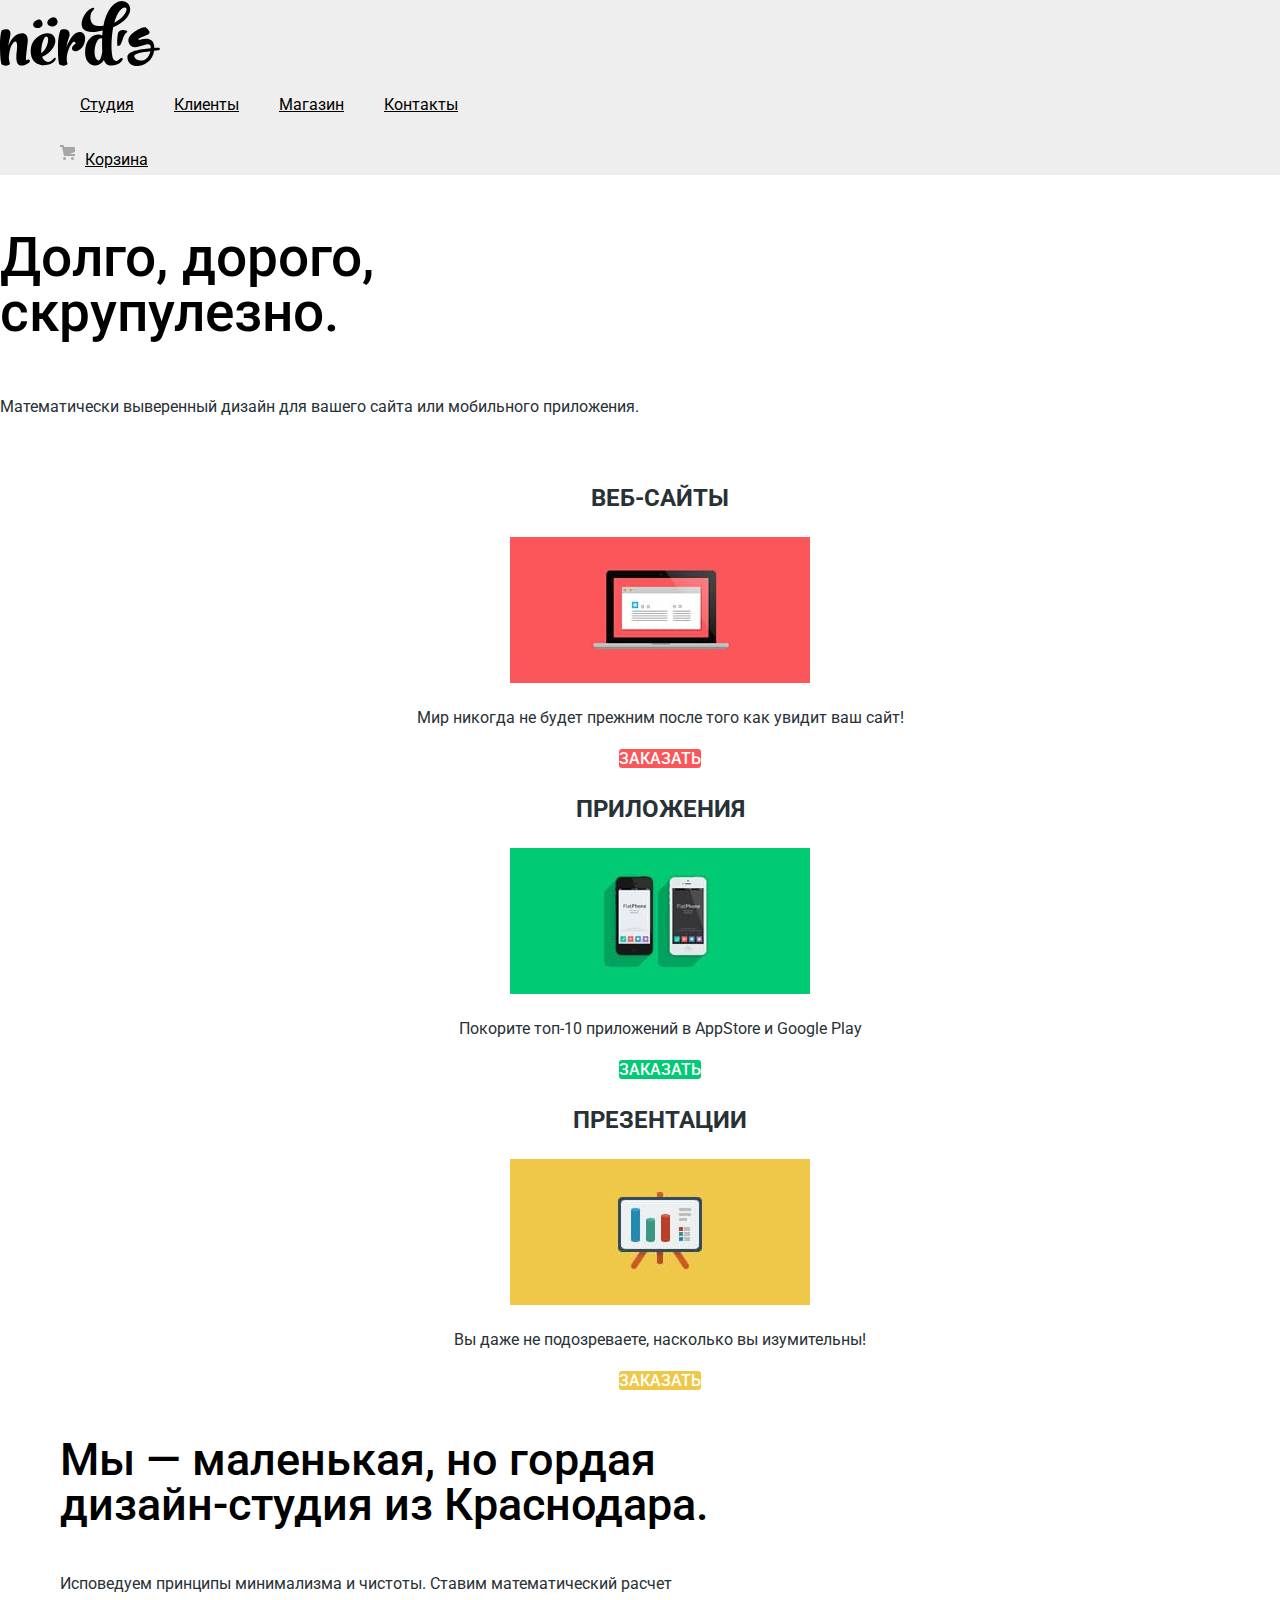
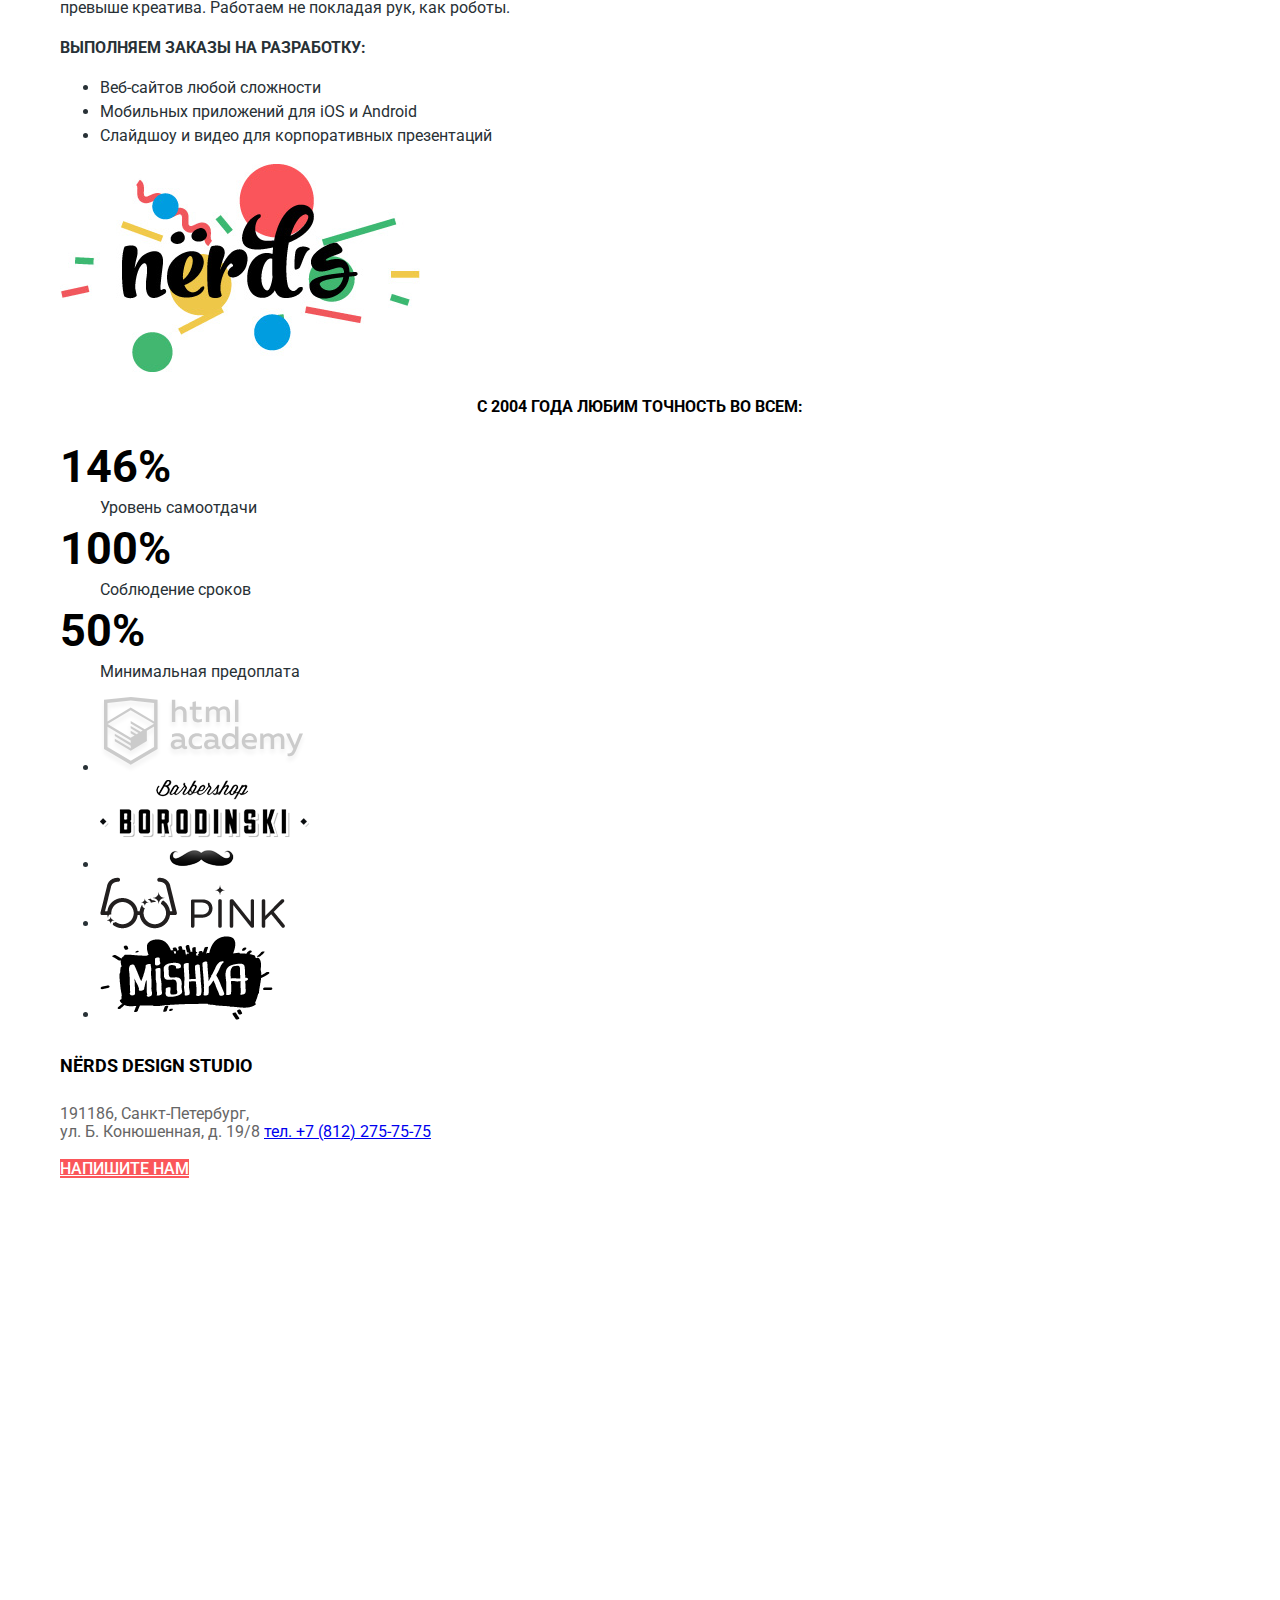
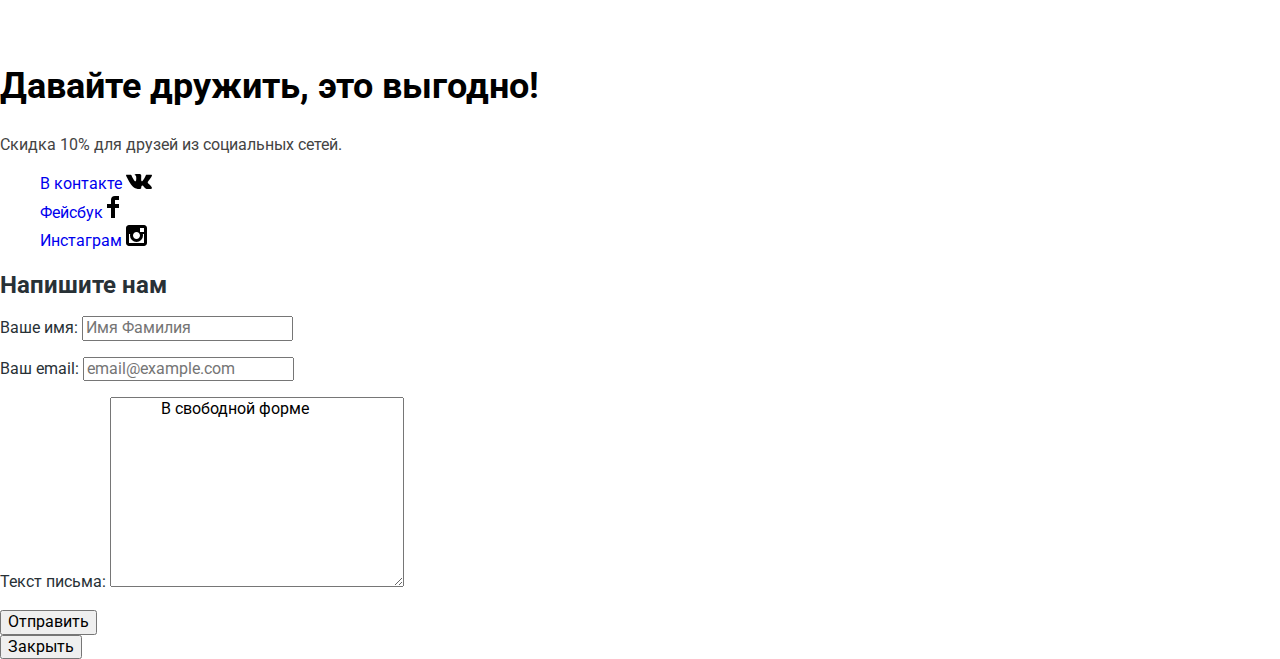
==== commit 352507c6: "продолжение верстки макета" ====
--- a/index.html
+++ b/index.html
@@ -1,5 +1,5 @@
 <!DOCTYPE html>
-<html lang="ru">
+<html class="page" lang="ru">
   <head>
     <meta charset="utf-8" />
     <meta name="viewport" content="width=device-width, initial-scale=1" />
@@ -14,10 +14,10 @@
     <title>HTML Academy: Нёрдс</title>
   </head>
 
-  <body>
+  <body class="page-body">
     <header class="main-header">
       <nav class="main-navigation">
-        <a>
+        <a class="main-header-logo">
           <img
             src="img/nerds-logo.svg"
             width="159.87"
@@ -25,18 +25,24 @@
             alt="Логотип магазина Nerds"
           />
         </a>
-        <ul class="site-navigation">
-          <li class="site-navigation-item"><a href="blank.html">Студия</a></li>
-          <li class="site-navigation-item"><a href="blank.html">Клиенты</a></li>
-          <li class="site-navigation-item">
-            <a href="catalog.html">Магазин</a>
-          </li>
-          <li class="site-navigation-item">
-            <a href="blank.html">Контакты</a>
-          </li>
-        </ul>
-        <div class="user-navigation">
-          <a class="basket-link" href="blank.html">Корзина</a>
+        <div class="container">
+          <ul class="site-navigation">
+            <li class="site-navigation-item">
+              <a href="blank.html">Студия</a>
+            </li>
+            <li class="site-navigation-item">
+              <a href="blank.html">Клиенты</a>
+            </li>
+            <li class="site-navigation-item">
+              <a href="catalog.html">Магазин</a>
+            </li>
+            <li class="site-navigation-item">
+              <a href="blank.html">Контакты</a>
+            </li>
+          </ul>
+          <div class="user-navigation">
+            <a class="cart-link" href="blank.html">Корзина</a>
+          </div>
         </div>
       </nav>
     </header>
@@ -115,7 +121,12 @@
             </li>
           </ul>
           <p>
-            <img src="img/nerds-illustration.png" width="360" height="208" alt="Иллюстрация Nerds"/>
+            <img
+              src="img/nerds-illustration.png"
+              width="360"
+              height="208"
+              alt="Иллюстрация Nerds"
+            />
           </p>
           <p class="promo-heading">с 2004 года Любим точность во всем:</p>
           <dl>
@@ -181,7 +192,10 @@
             </li>
             <li class="partners-item">
               <a href="#">
-                <img src="img/borodinski.png" alt=" Логотип Barbershop Borodinski"/>
+                <img
+                  src="img/borodinski.png"
+                  alt=" Логотип Barbershop Borodinski"
+                />
               </a>
             </li>
             <li class="partners-item">
--- a/css/style.css
+++ b/css/style.css
@@ -1,24 +1,24 @@
 /* Variables */
 
 :root {
-  --basic-min-grey: #EEEEEE;
-  --basic-light-white: #E1E1E1;
+  --basic-min-grey: #eeeeee;
+  --basic-light-white: #e1e1e1;
   --basic-grey: #888888;
-  --basic-extra-grey: #4D4D4D;
+  --basic-extra-grey: #4d4d4d;
   --basic-dark: #000000;
   --basic-light-dark: #283136;
-  --basic-extra-dark: #231F20;
-  --basic-red: #FB565A;
-  --basic-light-red: #E74246;
-  --basic-extra-red: #D7373B;
-  --basic-green: #00CA74;
-  --basic-light-green: #00BC6C;
-  --basic-extra-green: #00AA62;
-  --basic-yellow: #EFC849;
-  --basic-light-yellow: #EAB534;
-  --basic-extra-yellow: #E5A722;
-
-  --special: #A6A6A6;
+  --basic-extra-dark: #231f20;
+  --basic-red: #fb565a;
+  --basic-light-red: #e74246;
+  --basic-extra-red: #d7373b;
+  --basic-green: #00ca74;
+  --basic-light-green: #00bc6c;
+  --basic-extra-green: #00aa62;
+  --basic-yellow: #efc849;
+  --basic-light-yellow: #eab534;
+  --basic-extra-yellow: #e5a722;
+
+  --special: #a6a6a6;
 }
 
 /* Global */
@@ -26,7 +26,7 @@
 body {
   margin: 0;
   padding: 0;
-  font-family: 'Roboto', sans-serif;
+  font-family: "Roboto", sans-serif;
   font-style: normal;
   font-weight: normal;
   font-size: 16px;
@@ -43,7 +43,7 @@
   padding: 0;
   overflow: hidden;
   border: 0;
-  clip: rect(0 0 0 0)
+  clip: rect(0 0 0 0);
 }
 
 img {
@@ -54,8 +54,6 @@
 /* Main navigation */
 
 .main-navigation {
-
-
   line-height: 30px;
   color: var(--basic-dark);
   background-color: var(--basic-min-grey);
@@ -67,15 +65,14 @@
 
 .site-navigation-current a:not([href]) {
   background-color: var(--basic-dark);
-
 }
 
 /* User navigation */
-
 
 .site-navigation a,
 .user-navigation a {
   color: var(--basic-dark);
+  display: block;
 }
 
 .site-navigation a:hover,
@@ -85,19 +82,23 @@
   color: var(--basic-red);
 }
 
+/* Cart */
+/* .user-navigation a{
+  display: flex;
+} */
+
 .slider-text {
   font-weight: 500;
   font-size: 55px;
   line-height: 55px;
   color: var(--basic-dark);
-
 }
 
 .slider-link {
   font-weight: 500;
   line-height: 18px;
   text-align: center;
-  color: #FFFFFF;
+  color: #ffffff;
 }
 
 /* Здесь будет для слайдера */
@@ -118,7 +119,6 @@
   line-height: 30px;
   text-transform: uppercase;
 }
-
 
 .advantages .button-sites {
   background: var(--basic-red);
@@ -127,13 +127,11 @@
 .button-sites:hover,
 .button-sites:focus {
   background-color: var(--basic-light-red);
-
 }
 
 .button-sites:active {
   background-color: var(--basic-extra-red);
   box-shadow: inset 0 3px 0 rgba(0, 1, 1, 0.1);
-
 }
 
 .advantages .button-applications {
@@ -169,11 +167,10 @@
   line-height: 18px;
   text-align: center;
   text-transform: uppercase;
-  color: #FFFFFF;
+  color: #ffffff;
   vertical-align: middle;
   text-decoration: none;
   border-radius: 3px;
-
 }
 
 /* Promo-block */
@@ -232,7 +229,7 @@
   text-align: center;
   text-transform: uppercase;
   background-color: var(--basic-red);
-  color: #FFFFFF;
+  color: #ffffff;
 }
 
 /* Main-footer */
@@ -260,11 +257,11 @@
 }
 
 .social-button:hover {
-  background: linear-gradient(0deg, #E74246, #E74246), #FFFFFF;
+  background: linear-gradient(0deg, #e74246, #e74246), #ffffff;
 }
 
 .social-button:active {
-  background: linear-gradient(0deg, #D7373B, #D7373B), #FFFFFF;
+  background: linear-gradient(0deg, #d7373b, #d7373b), #ffffff;
   box-shadow: inset 0 3px 0 rgba(0, 1, 1, 0.1);
 }
 
@@ -272,3 +269,171 @@
 .main-header {
   background-color: var(--basic-min-grey);
 }
+
+/* Filter-item */
+.filter-item {
+  margin: 0;
+  padding: 0;
+  border: none;
+}
+
+.range-filter {
+  width: 260px;
+  margin-top: 49px;
+}
+
+.filter-item legend {
+  font-size: 18px;
+  line-height: 24px;
+  font-weight: 700;
+  text-transform: uppercase;
+}
+
+.range-controls {
+  position: relative;
+  height: 41px;
+  margin-bottom: 15px;
+  padding-top: 39px;
+  padding-right: 20px;
+  padding-left: 20px;
+  background: var(--basic-min-grey);
+  border-radius: 5px;
+}
+
+.range-controls .scale {
+  height: 2px;
+  background: #d7dcdf;
+}
+
+.range-controls .bar {
+  width: 70%;
+  height: 2px;
+  background: #00ca74;
+}
+
+.range-controls .toggle {
+  position: absolute;
+  top: 30px;
+  left: 0;
+  width: 4px;
+  height: 4px;
+  padding: 0;
+  border: 8px solid #ffffff;
+  background: #ababab;
+  border-radius: 50%;
+  box-shadow: 0px 2px 1px rgba(0, 0, 0, 0.15);
+  cursor: pointer;
+}
+
+.range-controls .toggle-min {
+  left: 18px;
+}
+
+.range-controls .toggle-max {
+  left: 160px;
+}
+
+.price-controls {
+  display: flex;
+  justify-content: space-between;
+}
+
+.price-controls label {
+  text-transform: uppercase;
+  font-family: "Roboto", "Arial", sans-serif;
+  font-size: 16px;
+  /* color: var(--basic-light-dark); */
+}
+
+.price-controls input {
+  width: 60px;
+  padding: 10px;
+  margin-left: 10px;
+  text-align: center;
+  color: var(--basic-light-dark) border: none;
+  border-radius: 5px;
+  background: var(--basic-min-grey);
+  font-family: inherit;
+  font-size: inherit;
+}
+
+/* Grids */
+/* .page {
+  height: 100%;
+} */
+
+/* .page-body {
+  min-height: 100%;
+  display: grid;
+  grid-template-rows: min-content 1fr min-content;
+  align-content: start; */
+}
+
+.main-header {
+  /* Временно для сетки */
+  min-height: 65px;
+}
+
+.main-navigation {
+  /* Временно для сетки */
+  min-height: 65px;
+}
+
+.main-header-logo {
+  left: 140px;
+  top: 48.98px;
+  /* Временно для сетки */
+  width: 159.87px;
+  height: 65.02px;
+  display: block;
+}
+
+.site-navigation {
+  display: flex;
+  flex-wrap: wrap;
+  width: 438px;
+  margin: 0;
+  padding: 0;
+  list-style: none;
+  /* Временно для сетки */
+  min-height: 65px;
+  /* outline: 5px solid #ff0000; */
+}
+
+.site-navigation a {
+  padding: 25px 20px;
+}
+
+.user-navigation {
+  margin: 0;
+  padding: 0;
+  list-style: none;
+  /* Временно для сетки */
+  min-width: 65px;
+  /* outline: 5px solid #ff0000; */
+}
+
+.user-navigation .cart-link {
+  position: relative;
+  display: block;
+  padding-left: 25px;
+}
+
+/* Login-link */
+.cart-link::before {
+  position: absolute;
+  content: "";
+  top: 0;
+  left: 0;
+  width: 15px;
+  height: 15px;
+  background-image: url("../img/cart-icon.svg");
+  background-repeat: no-repeat;
+}
+
+.container {
+  width: 1160px;
+  margin: 0 auto;
+  padding-left: 15px;
+  padding-right: 15px;
+}
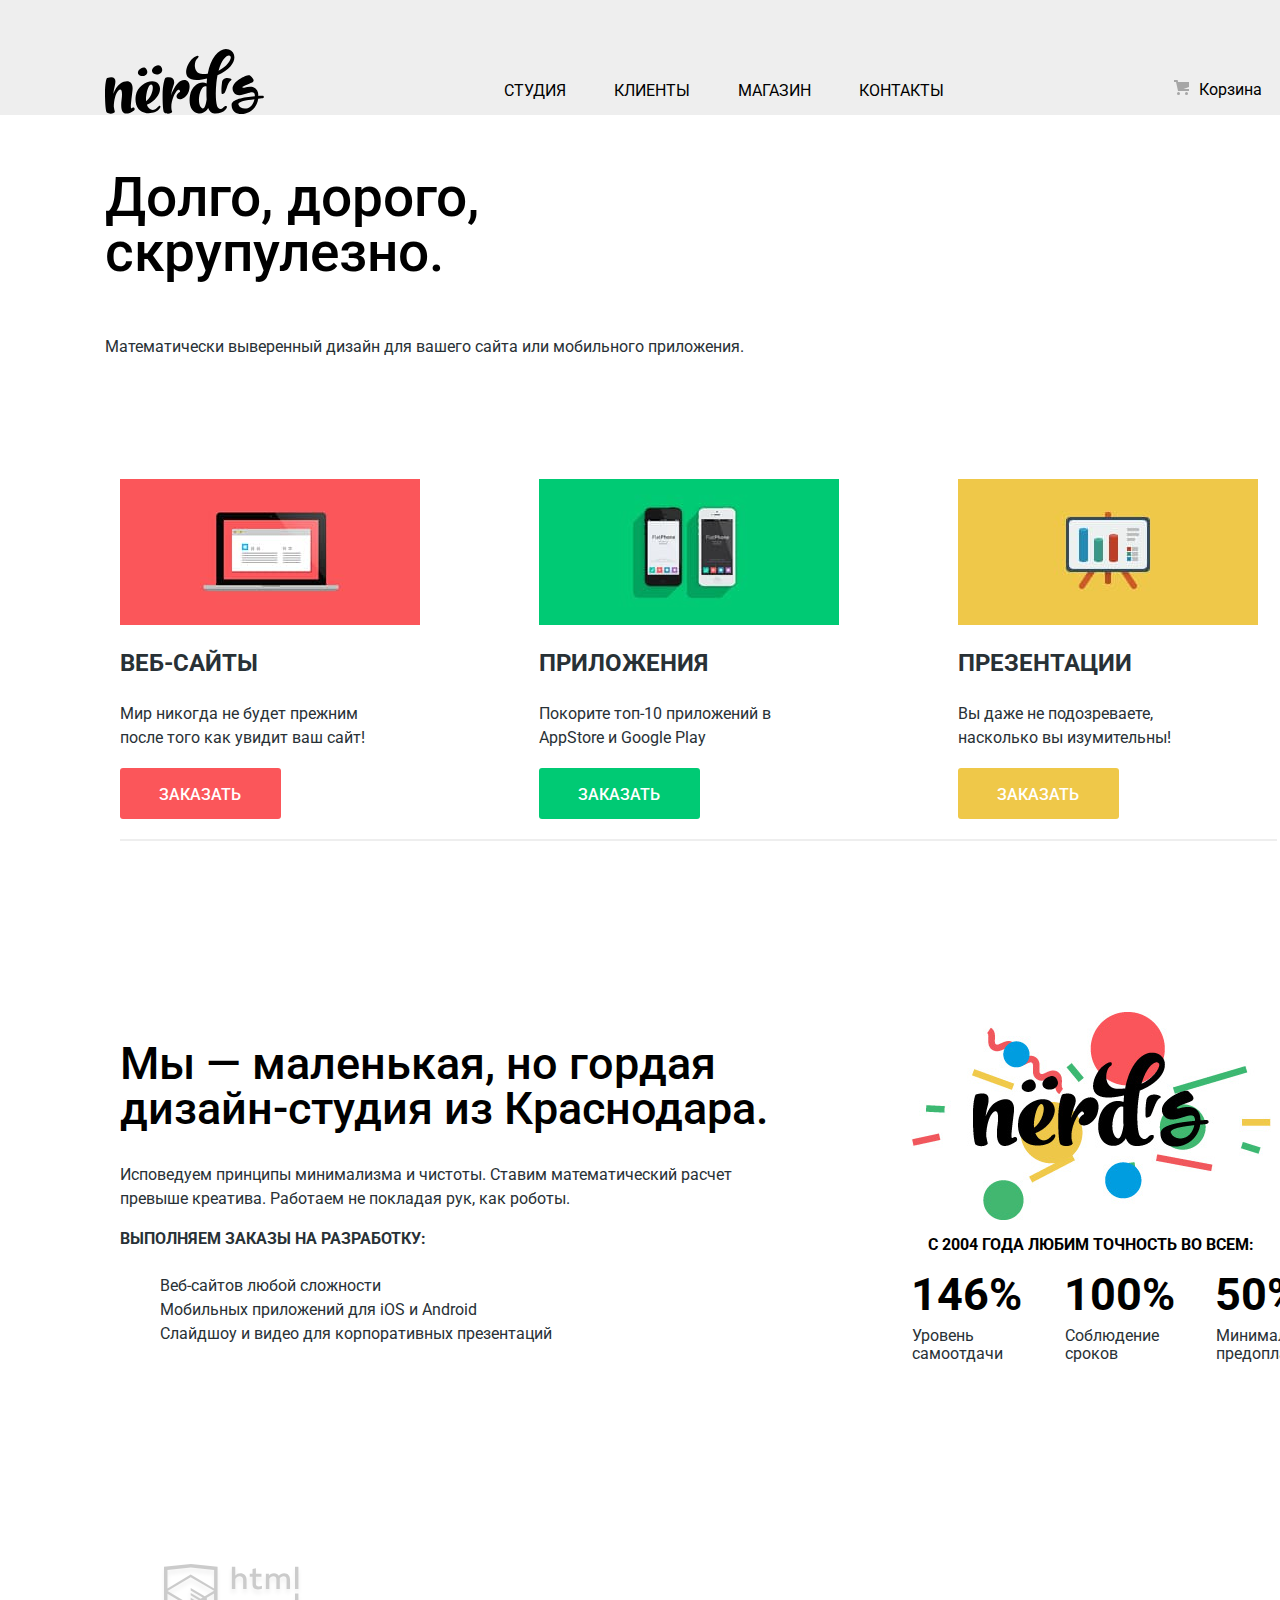
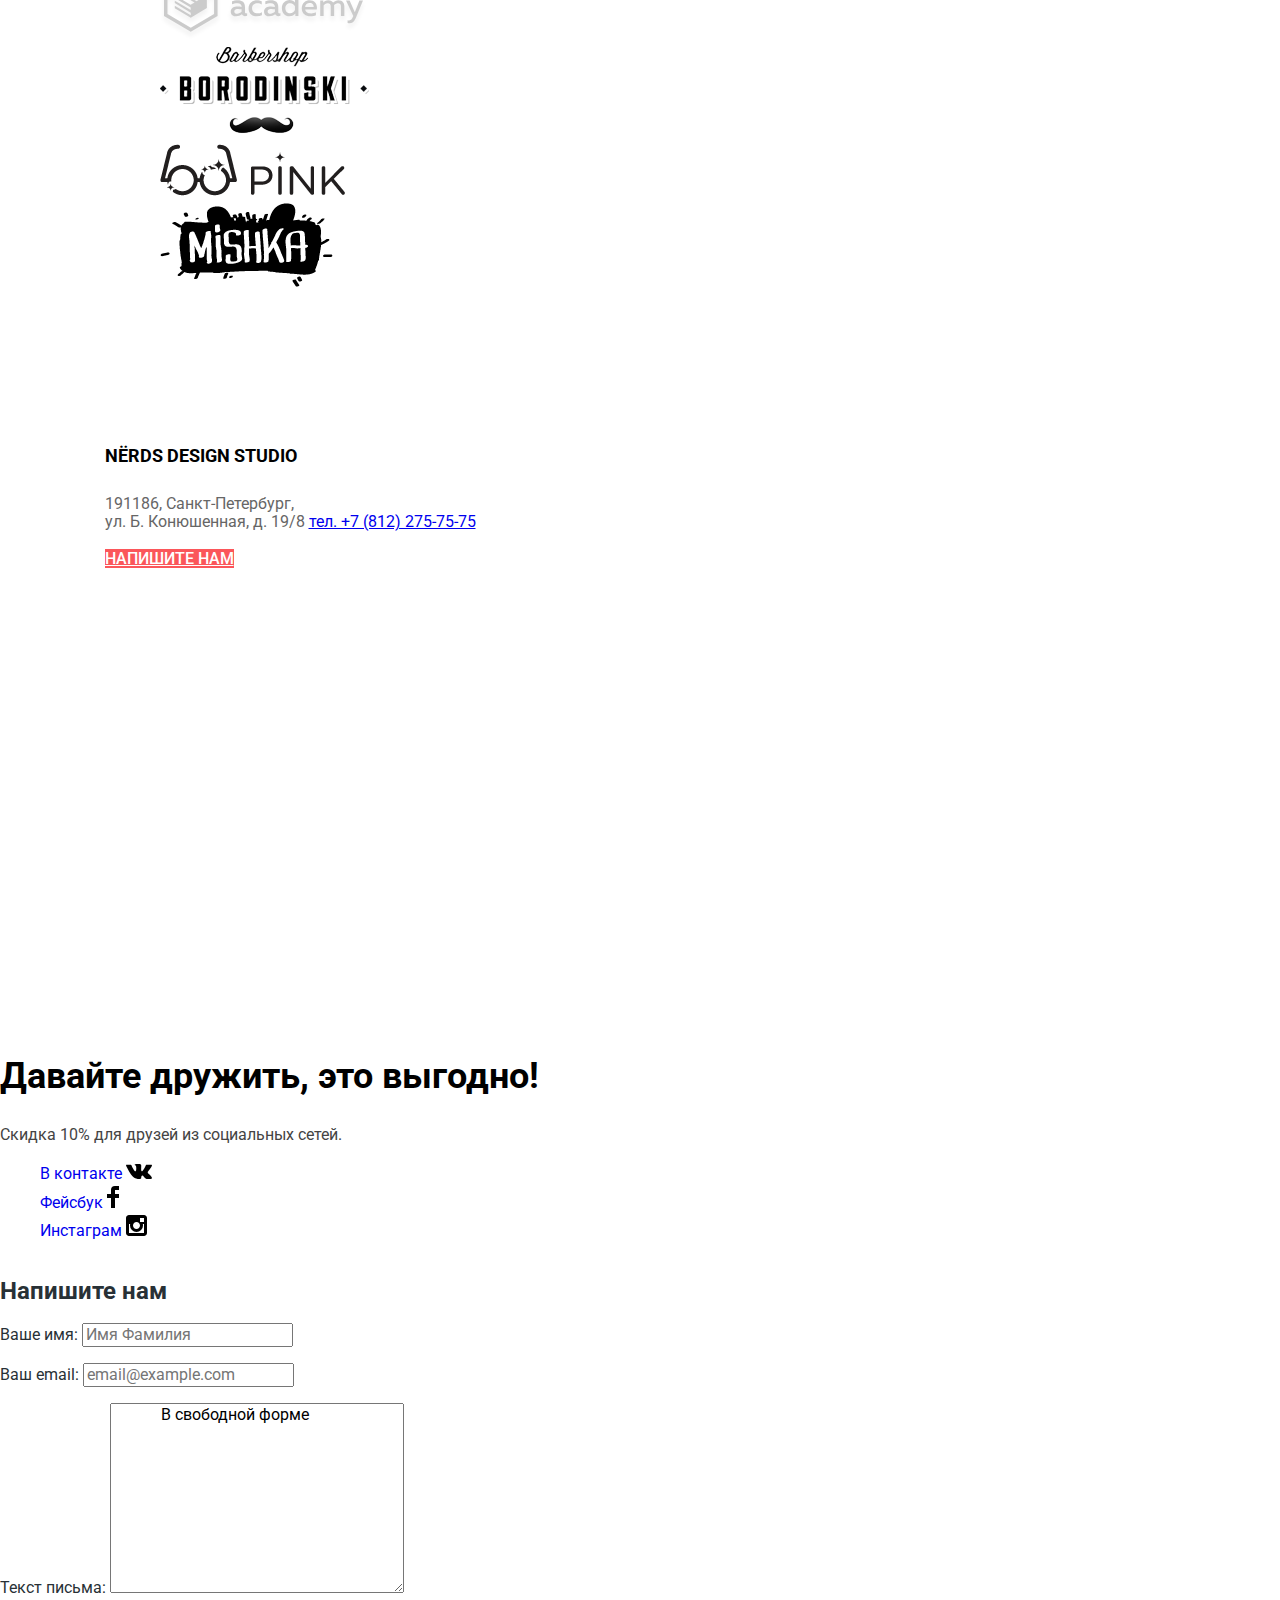
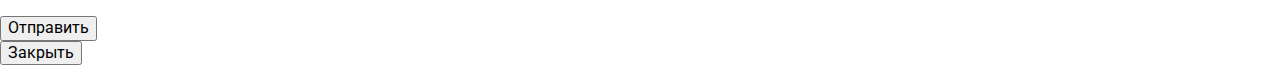
==== commit 3257e19f: "продолжение стилизации вёрстки" ====
--- a/index.html
+++ b/index.html
@@ -16,37 +16,34 @@
 
   <body class="page-body">
     <header class="main-header">
-      <nav class="main-navigation">
-        <a class="main-header-logo">
-          <img
-            src="img/nerds-logo.svg"
-            width="159.87"
-            height="65.02"
-            alt="Логотип магазина Nerds"
-          />
-        </a>
-        <div class="container">
-          <ul class="site-navigation">
-            <li class="site-navigation-item">
-              <a href="blank.html">Студия</a>
-            </li>
-            <li class="site-navigation-item">
-              <a href="blank.html">Клиенты</a>
-            </li>
-            <li class="site-navigation-item">
-              <a href="catalog.html">Магазин</a>
-            </li>
-            <li class="site-navigation-item">
-              <a href="blank.html">Контакты</a>
-            </li>
-          </ul>
-          <div class="user-navigation">
-            <a class="cart-link" href="blank.html">Корзина</a>
+        <nav class="main-header-nav">
+          <div class="container">
+            <div class="main-header-nav-wrapper">
+              <a class="main-header-logo">
+                <img src="img/nerds-logo.svg" width="159.87" height="65.02" alt="Логотип магазина Nerds"/>
+              </a>
+              <ul class="site-navigation">
+                <li class="site-navigation-item">
+                  <a class="link-item" href="blank.html">Студия</a>
+                </li>
+                <li class="site-navigation-item">
+                  <a class="link-item" href="blank.html">Клиенты</a>
+                </li>
+                <li class="site-navigation-item">
+                  <a class="link-item" href="catalog.html">Магазин</a>
+                </li>
+                <li class="site-navigation-item">
+                  <a class="link-item" href="blank.html">Контакты</a>
+                </li>
+              </ul>
+              <div class="user-navigation">
+                <a class="cart-link" href="blank.html">Корзина</a>
+              </div>
+            </div>  
           </div>
-        </div>
-      </nav>
+        </nav>  
     </header>
-    <main>
+    <main class="container">
       <h1 class="visually-hidden">Веб-студия "Нёрдс"</h1>
       <section class="slider">
         <h2 class="visually-hidden">Реклама</h2>
@@ -58,92 +55,105 @@
         <a class="slider-link" href="blank.html">Узнать больше</a>
         <!-- Здесь будет слайдер -->
       </section>
-      <div class="container">
-        <section class="advantages">
+      <section class="advantages">
+        <div class="container">
           <h2 class="visually-hidden">Преимущества</h2>
           <ul class="advantages-list">
             <li class="advantages-item">
-              <h3>Веб-сайты</h3>
               <img
                 src="img/illustration-web.jpg"
                 width="300"
                 height="146"
                 alt="Веб-Сайты"
               />
+              <h3 class="sites">Веб-сайты</h3>
               <p>
                 Мир никогда не будет прежним после того как увидит ваш сайт!
               </p>
               <a class="button button-sites" href="#">Заказать</a>
             </li>
             <li class="advantages-item">
-              <h3>Приложения</h3>
               <img
                 src="img/attachment.jpg"
                 width="300"
                 height="146"
                 alt="Приложения"
               />
-              <p>Покорите топ-10 приложений в AppStore и Google Play</p>
+              <h3 class="applications">Приложения</h3>
+              <p>Покорите топ-10 приложений в 
+                AppStore и Google Play</p>
               <a class="button button-applications" href="#">Заказать</a>
             </li>
             <li class="advantages-item">
-              <h3>Презентации</h3>
               <img
                 src="img/presentations.jpg"
                 width="300"
                 height="146"
                 alt="Презентации"
               />
+              <h3 class="impressions">Презентации</h3>
               <p>Вы даже не подозреваете, насколько вы изумительны!</p>
               <a class="button button-presentations" href="#">Заказать</a>
             </li>
           </ul>
-        </section>
+          <hr>
+        </div>  
+      </section>
         <section class="promo">
-          <h2 class="visually-hidden">Промо-блок</h2>
-          <p class="promo-text">
-            Мы — маленькая, но гордая<br />
-            дизайн-студия из Краснодара.
-          </p>
-          <p>
-            Исповедуем принципы минимализма и чистоты. Ставим математический
-            расчет<br />
-            превыше креатива. Работаем не покладая рук, как роботы.
-          </p>
-          <h3>Выполняем заказы на разработку:</h3>
-          <ul class="promo-list">
-            <li class="promo-list-item">Веб-сайтов любой сложности</li>
-            <li class="promo-list-item">
-              Мобильных приложений для iOS и Android
-            </li>
-            <li class="promo-list-item">
-              Слайдшоу и видео для корпоративных презентаций
-            </li>
-          </ul>
-          <p>
-            <img
-              src="img/nerds-illustration.png"
-              width="360"
-              height="208"
-              alt="Иллюстрация Nerds"
-            />
-          </p>
-          <p class="promo-heading">с 2004 года Любим точность во всем:</p>
-          <dl>
-            <dt>146%</dt>
-            <dd class="promo-signature">Уровень самоотдачи</dd>
-
-            <dt>100%</dt>
-            <dd class="promo-signature">Соблюдение сроков</dd>
-
-            <dt>50%</dt>
-            <dd class="promo-signature">Минимальная предоплата</dd>
-          </dl>
+          <div class="container">
+            <div class="container-promo">
+              <div class="promo-wrapper">
+               <p class="promo-text">
+                  Мы — маленькая, но гордая<br />
+                  дизайн-студия из Краснодара.
+                </p>
+                <p>
+                  Исповедуем принципы минимализма и чистоты. Ставим математический
+                  расчет<br />
+                  превыше креатива. Работаем не покладая рук, как роботы.
+                </p>
+                <h3>Выполняем заказы на разработку:</h3>
+                  <ul class="promo-list">
+                    <li class="promo-list-item">Веб-сайтов любой сложности</li>
+                    <li class="promo-list-item">
+                      Мобильных приложений для iOS и Android
+                    </li>
+                    <li class="promo-list-item">
+                      Слайдшоу и видео для корпоративных презентаций
+                    </li>
+                  </ul>
+              </div>
+              <div class="promo-wrapper-logo">
+                <p>
+                  <img src="img/nerds-illustration.png" width="360" height="208" alt="Иллюстрация Nerds"/>
+                </p>
+                <p class="promo-heading">с 2004 года Любим точность во всем:</p>
+                <div class="promo-wrapper-signature">
+                  <dl>
+                    <div class="level">
+                      <dt>146%</dt>
+                      <dd class="promo-signature">Уровень самоотдачи</dd>
+                    </div>
+                    <div class="deadlines">
+                      <dt>100%</dt>
+                      <dd class="promo-signature">Соблюдение сроков</dd>
+                    </div>
+                    <div class="prepayment">  
+                      <dt>50%</dt>
+                      <dd class="promo-signature">Минимальная предоплата</dd>
+                    </div>  
+                  </dl>
+                </div>  
+              </div>
+            </div>  
+          </div>
         </section>
         <section class="partners">
-          <h2 class="visually-hidden">Партнеры</h2>
-          <ul class="partners-list">
-            <li class="partners-item">
+        <h2 class="visually-hidden">Партнеры</h2>
+        <div class="container">
+          <div class="partners-container-wrapper">
+            <ul class="partners-list">
+              <li class="partners-item">
               <a href="https://htmlacademy.ru/intensive/htmlcss">
                 <svg
                   width="207"
@@ -189,31 +199,32 @@
                   </defs>
                 </svg>
               </a>
-            </li>
-            <li class="partners-item">
+              </li>
+              <li class="partners-item">
               <a href="#">
                 <img
                   src="img/borodinski.png"
                   alt=" Логотип Barbershop Borodinski"
                 />
               </a>
-            </li>
-            <li class="partners-item">
+              </li>
+              <li class="partners-item">
               <a href="#">
                 <img src="img/pink.png" alt="Логотип Pink" />
               </a>
-            </li>
-            <li class="partners-item">
+              </li>
+              <li class="partners-item">
               <a href="#">
                 <img src="img/mishka.png" alt="Логотип Mishka" />
               </a>
-            </li>
-          </ul>
+              </li>
+            </ul>
+          </div>  
+        </div>  
         </section>
         <div class="map">
           <section class="contacts">
             <h2 class="visually-hidden">Контакты</h2>
-            <!-- Здесь будет карта -->
             <h4>Nёrds Design Studio</h4>
             <p class="contacts-text">
               191186, Санкт-Петербург,<br />
--- a/css/style.css
+++ b/css/style.css
@@ -26,6 +26,7 @@
 body {
   margin: 0;
   padding: 0;
+  min-width: 1366px;
   font-family: "Roboto", sans-serif;
   font-style: normal;
   font-weight: normal;
@@ -37,13 +38,13 @@
 
 .visually-hidden {
   position: absolute;
+  clip: rect(1px 1px 1px 1px);
+  clip: rect(1px, 1px, 1px, 1px);
+  padding: 0;
+  border: 0;
   width: 1px;
   height: 1px;
-  margin: -1px;
-  padding: 0;
   overflow: hidden;
-  border: 0;
-  clip: rect(0 0 0 0);
 }
 
 img {
@@ -51,17 +52,21 @@
   height: auto;
 }
 
-/* Main navigation */
-
-.main-navigation {
+/* main-header-nav */
+
+.main-header-nav {
+  /* display: flex; */
   line-height: 30px;
   color: var(--basic-dark);
   background-color: var(--basic-min-grey);
 }
 
-.site-navigation {
+/* .site-navigation {
+  display: flex;
+  width:440px ;
+  flex-wrap: wrap;
   list-style: none;
-}
+} */
 
 .site-navigation-current a:not([href]) {
   background-color: var(--basic-dark);
@@ -73,6 +78,8 @@
 .user-navigation a {
   color: var(--basic-dark);
   display: block;
+  /* padding: 25px 20px; */
+  text-decoration: none;
 }
 
 .site-navigation a:hover,
@@ -109,10 +116,6 @@
   list-style: none;
 }
 
-.advantages-item {
-  text-align: center;
-}
-
 .advantages-item h3 {
   font-weight: bold;
   font-size: 24px;
@@ -162,18 +165,27 @@
   box-shadow: inset 0 3px 0 rgba(0, 1, 1, 0.1);
 }
 
-.advantages .button {
+ .button {
+  width: 160px;
+  height: 50px;
   font-weight: 500;
   line-height: 18px;
   text-align: center;
   text-transform: uppercase;
   color: #ffffff;
   vertical-align: middle;
+  padding: 17px 40px 15px 39px;
+  margin-bottom: 80px;
   text-decoration: none;
   border-radius: 3px;
+  border: none;
 }
 
 /* Promo-block */
+
+.promo{
+  /* display: flex; */
+}
 
 .promo .promo-text {
   font-weight: 500;
@@ -233,8 +245,6 @@
 }
 
 /* Main-footer */
-
-.main-footer {}
 
 .main-footer h2 {
   font-weight: bold;
@@ -358,72 +368,17 @@
 }
 
 /* Grids */
-/* .page {
-  height: 100%;
-} */
-
-/* .page-body {
-  min-height: 100%;
-  display: grid;
-  grid-template-rows: min-content 1fr min-content;
-  align-content: start; */
-}
-
-.main-header {
-  /* Временно для сетки */
-  min-height: 65px;
-}
-
-.main-navigation {
-  /* Временно для сетки */
-  min-height: 65px;
-}
-
-.main-header-logo {
-  left: 140px;
-  top: 48.98px;
-  /* Временно для сетки */
-  width: 159.87px;
-  height: 65.02px;
-  display: block;
-}
-
-.site-navigation {
-  display: flex;
-  flex-wrap: wrap;
-  width: 438px;
-  margin: 0;
-  padding: 0;
-  list-style: none;
-  /* Временно для сетки */
-  min-height: 65px;
-  /* outline: 5px solid #ff0000; */
-}
-
-.site-navigation a {
-  padding: 25px 20px;
-}
-
-.user-navigation {
-  margin: 0;
-  padding: 0;
-  list-style: none;
-  /* Временно для сетки */
-  min-width: 65px;
-  /* outline: 5px solid #ff0000; */
-}
-
 .user-navigation .cart-link {
   position: relative;
   display: block;
   padding-left: 25px;
 }
 
-/* Login-link */
 .cart-link::before {
   position: absolute;
   content: "";
   top: 0;
+  margin-top: 5px;
   left: 0;
   width: 15px;
   height: 15px;
@@ -431,9 +386,209 @@
   background-repeat: no-repeat;
 }
 
+.page {
+  height: 100%;
+}
+
+.page-body {
+  min-height: 100%;
+  display: grid;
+  grid-template-rows: min-content 1fr min-content;
+  align-content: start;
+}
+
+.main-header-nav-wrapper {
+  display: flex;
+  justify-content: flex-start;
+}
+
+.container .main-header-nav {
+  width: 100%;
+}
+
 .container {
-  width: 1160px;
+  width: 1157px;
   margin: 0 auto;
   padding-left: 15px;
   padding-right: 15px;
 }
+
+.site-navigation {
+  display: flex;
+  flex-wrap: wrap;
+  justify-content: space-between;
+  width: 440px;
+  margin-left: 200px;
+  margin-bottom: 9px;
+  margin-top: 76px;
+  align-items: center;
+  list-style: none;
+  text-transform: uppercase;
+}
+
+
+.main-header-logo {
+  padding-top: 48px;
+  /* Временно для сетки */
+  width: 159px;
+  height: 65px;
+  display: block;
+}
+
+
+.user-navigation {
+  max-width: 140px;
+  margin-left: auto;
+  margin-top: 75px;
+}
+
+.slider {
+  margin-bottom: 80px;
+}
+
+.advantages {
+  margin-bottom: 155px;
+}
+
+.advantages-list {
+  display: grid;
+  grid-template-columns: 1fr 1fr 1fr;
+  column-gap: 100px;
+  margin: 0;
+  padding: 0;
+}
+
+.advantages-item {
+  text-align: left;
+  margin-bottom: 25px;
+}
+
+.advantages-item .sites {
+  width: 138px;
+  height: 30px;
+  margin-top: 16px;
+}
+
+.advantages-item .applications {
+  width: 169px;
+  height: 30px;
+  margin-top: 16px;
+
+}
+
+.advantages-item .impressions {
+  width: 173px;
+  height: 30px;
+  margin-top: 16px;
+}
+
+.advantages-list p {
+  max-width: 260px;
+  max-height: 48px;
+  margin-bottom: 32px;
+}
+
+hr{
+  border: none;
+  background-color: var(--basic-min-grey);
+  height: 2px;
+  margin-bottom: 73px;
+}
+
+/* Promo-Block */
+
+.container-promo{
+  display: flex;
+}
+
+.promo-wrapper{
+  width: 651px;
+  margin-right: 140px;
+  margin-bottom: 138px;
+}
+
+.promo-wrapper .promo-text{
+  margin-bottom: 32px;
+}
+
+.promo-text p{
+  margin-bottom: 40px;
+}
+
+.promo-wrapper h3{
+  margin-bottom: 23px;
+}
+
+.promo-list{
+  width: 399px;
+  height: 120px;
+  list-style: none;
+}
+
+.promo-wrapper-logo{
+  display: flex;
+  flex-direction: column;
+  width: 360px;
+  margin-bottom: 37px;
+}
+
+.promo-wrapper-logo p{
+  margin-bottom: -10px;
+  max-width: 100%;
+}
+
+.promo dl{
+  display: flex;
+  flex-direction: row;
+  justify-content: space-around;
+  width: 358px;
+}
+
+.level,
+.deadlines,
+.prepayment{
+  display: flex;
+  flex-direction: column;
+}
+
+.level{
+  margin-right: 42px;
+}
+
+.deadlines{
+  margin-right: 40px;
+}
+
+.prepayment{
+  margin-left: auto;
+}
+
+.promo-signature{
+  margin-left: 1px;
+}
+
+/* Partners-Block */
+
+.partners-container-wrapper{
+  display: flex;
+  margin-bottom: 131px;
+}
+
+.partners-container-wrapper .partners-list{
+  margin-right: auto;
+  list-style: none;
+}
+
+
+  
+
+
+
+
+
+
+
+
+
+
+
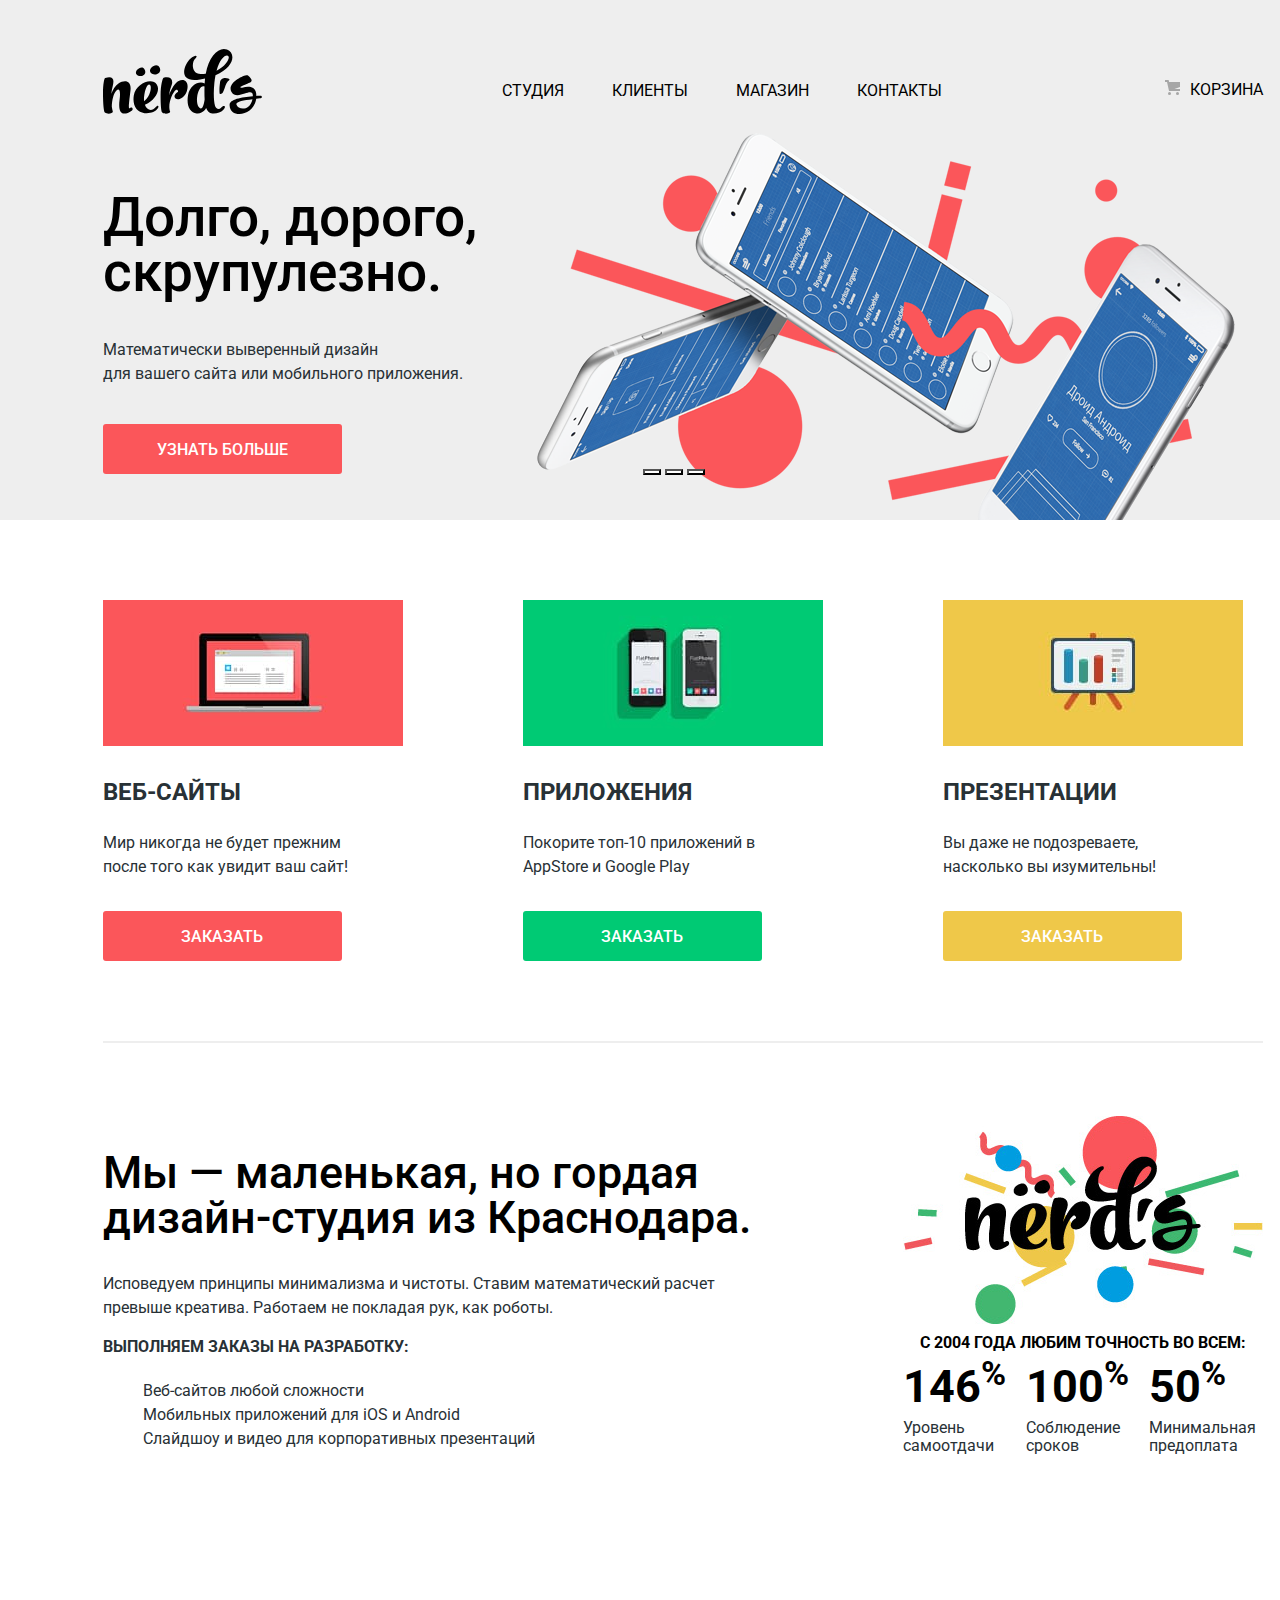
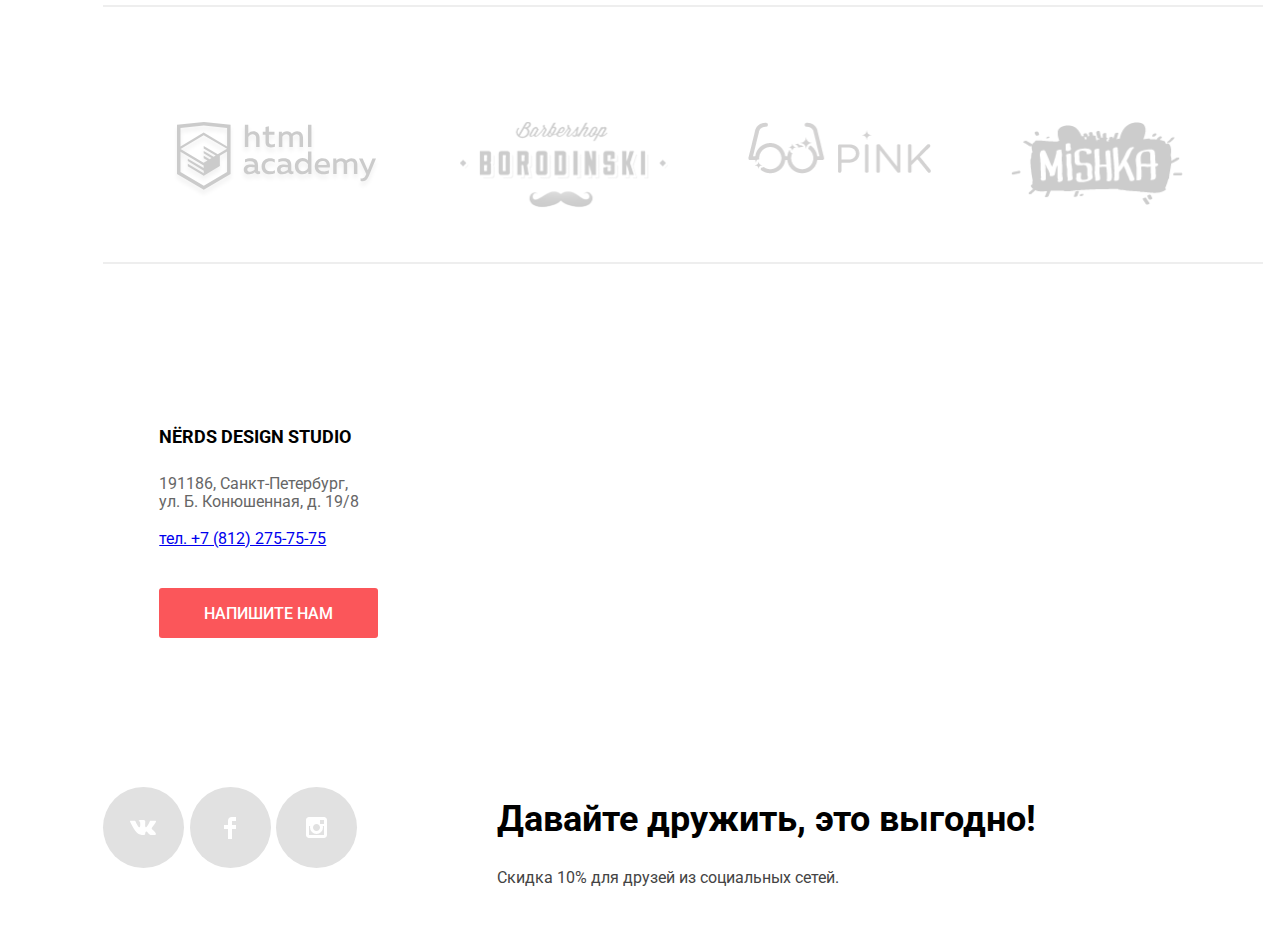
==== commit 2bb1eefb: "вурстка каталога" ====
--- a/index.html
+++ b/index.html
@@ -1,265 +1,239 @@
 <!DOCTYPE html>
 <html class="page" lang="ru">
-  <head>
+
+<head>
     <meta charset="utf-8" />
     <meta name="viewport" content="width=device-width, initial-scale=1" />
     <!-- <base href="https://assets.htmlacademy.ru/content/skills/1/case-01/" /> -->
     <!-- <link href="css/outline.css" rel="stylesheet" /> -->
     <link rel="stylesheet" href="css/normalize.css" />
-    <link
-      href="https://fonts.googleapis.com/css2?family=Roboto:wght@400;500;700&display=swap"
-      rel="stylesheet"
-    />
+    <link href="https://fonts.googleapis.com/css2?family=Roboto:wght@400;500;700&display=swap" rel="stylesheet" />
     <link rel="stylesheet" href="css/style.css" />
     <title>HTML Academy: Нёрдс</title>
-  </head>
+</head>
 
-  <body class="page-body">
+<body class="page-body">
     <header class="main-header">
-        <nav class="main-header-nav">
-          <div class="container">
-            <div class="main-header-nav-wrapper">
-              <a class="main-header-logo">
-                <img src="img/nerds-logo.svg" width="159.87" height="65.02" alt="Логотип магазина Nerds"/>
-              </a>
-              <ul class="site-navigation">
+        <nav class="main-header-nav container">
+            <a class="main-header-logo">
+                <img src="img/nerds-logo.svg" width="159" height="65" alt="Логотип магазина Nerds" />
+            </a>
+            <ul class="site-navigation">
                 <li class="site-navigation-item">
-                  <a class="link-item" href="blank.html">Студия</a>
+                    <a class="link-item" href="blank.html">Студия</a>
                 </li>
                 <li class="site-navigation-item">
-                  <a class="link-item" href="blank.html">Клиенты</a>
+                    <a class="link-item" href="blank.html">Клиенты</a>
                 </li>
                 <li class="site-navigation-item">
-                  <a class="link-item" href="catalog.html">Магазин</a>
+                    <a class="link-item" href="catalog.html">Магазин</a>
                 </li>
                 <li class="site-navigation-item">
-                  <a class="link-item" href="blank.html">Контакты</a>
-                </li>
-              </ul>
-              <div class="user-navigation">
-                <a class="cart-link" href="blank.html">Корзина</a>
-              </div>
-            </div>  
-          </div>
-        </nav>  
+                    <a class="link-item" href="blank.html">Контакты</a>
+                </li>
+            </ul>
+            <div class="user-navigation">
+                <a class="link-item cart-link" href="blank.html">Корзина</a>
+            </div>
+        </nav>
     </header>
-    <main class="container">
-      <h1 class="visually-hidden">Веб-студия "Нёрдс"</h1>
-      <section class="slider">
-        <h2 class="visually-hidden">Реклама</h2>
-        <p class="slider-text">Долго, дорого,<br />скрупулезно.</p>
-        <p>
-          Математически выверенный дизайн для вашего сайта или мобильного
-          приложения.
-        </p>
-        <a class="slider-link" href="blank.html">Узнать больше</a>
-        <!-- Здесь будет слайдер -->
-      </section>
-      <section class="advantages">
-        <div class="container">
-          <h2 class="visually-hidden">Преимущества</h2>
-          <ul class="advantages-list">
-            <li class="advantages-item">
-              <img
-                src="img/illustration-web.jpg"
-                width="300"
-                height="146"
-                alt="Веб-Сайты"
-              />
-              <h3 class="sites">Веб-сайты</h3>
-              <p>
-                Мир никогда не будет прежним после того как увидит ваш сайт!
-              </p>
-              <a class="button button-sites" href="#">Заказать</a>
-            </li>
-            <li class="advantages-item">
-              <img
-                src="img/attachment.jpg"
-                width="300"
-                height="146"
-                alt="Приложения"
-              />
-              <h3 class="applications">Приложения</h3>
-              <p>Покорите топ-10 приложений в 
-                AppStore и Google Play</p>
-              <a class="button button-applications" href="#">Заказать</a>
-            </li>
-            <li class="advantages-item">
-              <img
-                src="img/presentations.jpg"
-                width="300"
-                height="146"
-                alt="Презентации"
-              />
-              <h3 class="impressions">Презентации</h3>
-              <p>Вы даже не подозреваете, насколько вы изумительны!</p>
-              <a class="button button-presentations" href="#">Заказать</a>
-            </li>
-          </ul>
-          <hr>
-        </div>  
-      </section>
+    <main>
+        <h1 class="visually-hidden">Веб-студия "Нёрдс"</h1>
+        <section class="slider">
+            <div class="container slider-wrapper">
+                <h2 class="visually-hidden">Реклама</h2>
+                <div class="slider-buttons">
+                    <button></button>
+                    <button></button>
+                    <button></button>
+                </div>
+                <ul class="slider-list">
+                    <li class="slider-list_item slider-list_item-first">
+                        <p class="slider-text">Долго, дорого,<br />скрупулезно.</p>
+                        <p>
+                            Математически выверенный дизайн</br> для вашего сайта или мобильного приложения.
+                        </p>
+                        <a class="slider-link button" href="blank.html">Узнать больше</a>
+                    </li>
+                    <li class="slider-list_item slider-list_item-second">
+                        <p class="slider-text">Любим математику<br />как никто другой</p>
+                        <p>
+                            Никакого креатива, только математические формулы</br> для расчета идеальных пропорций
+                        </p>
+                        <a class="slider-link button" href="blank.html">Узнать больше</a>
+                    </li>
+                    <li class="slider-list_item slider-list_item-third">
+                        <p class="slider-text">Только ночь,</br> только хардкор</p>
+                        <p>
+                            Работать днем, как все? Мы против этого.</br> Ближе к полуночи работа только начинается.
+                        </p>
+                        <a class="slider-link button" href="blank.html">Узнать больше</a>
+                    </li>
+                </ul>
+            </div>
+        </section>
+        <section class="advantages container">
+            <h2 class="visually-hidden">Преимущества</h2>
+            <ul class="advantages-list">
+                <li class="advantages-item">
+                    <img src="img/illustration-web.jpg" width="300" height="146" alt="Веб-Сайты" />
+                    <h3 class="sites">Веб-сайты</h3>
+                    <p>
+                        Мир никогда не будет прежним<br> после того как увидит ваш сайт!
+                    </p>
+                    <a class="button button-sites" href="#">Заказать</a>
+                </li>
+                <li class="advantages-item">
+                    <img src="img/attachment.jpg" width="300" height="146" alt="Приложения" />
+                    <h3 class="applications">Приложения</h3>
+                    <p>Покорите топ-10 приложений в<br> AppStore и Google Play</p>
+                    <a class="button button-applications" href="#">Заказать</a>
+                </li>
+                <li class="advantages-item">
+                    <img src="img/presentations.jpg" width="300" height="146" alt="Презентации" />
+                    <h3 class="impressions">Презентации</h3>
+                    <p>Вы даже не подозреваете,<br> насколько вы изумительны!</p>
+                    <a class="button button-presentations" href="#">Заказать</a>
+                </li>
+            </ul>
+        </section>
         <section class="promo">
-          <div class="container">
-            <div class="container-promo">
-              <div class="promo-wrapper">
-               <p class="promo-text">
-                  Мы — маленькая, но гордая<br />
-                  дизайн-студия из Краснодара.
-                </p>
-                <p>
-                  Исповедуем принципы минимализма и чистоты. Ставим математический
-                  расчет<br />
-                  превыше креатива. Работаем не покладая рук, как роботы.
-                </p>
-                <h3>Выполняем заказы на разработку:</h3>
-                  <ul class="promo-list">
-                    <li class="promo-list-item">Веб-сайтов любой сложности</li>
-                    <li class="promo-list-item">
-                      Мобильных приложений для iOS и Android
-                    </li>
-                    <li class="promo-list-item">
-                      Слайдшоу и видео для корпоративных презентаций
-                    </li>
-                  </ul>
-              </div>
-              <div class="promo-wrapper-logo">
-                <p>
-                  <img src="img/nerds-illustration.png" width="360" height="208" alt="Иллюстрация Nerds"/>
-                </p>
-                <p class="promo-heading">с 2004 года Любим точность во всем:</p>
-                <div class="promo-wrapper-signature">
-                  <dl>
-                    <div class="level">
-                      <dt>146%</dt>
-                      <dd class="promo-signature">Уровень самоотдачи</dd>
+            <div class="container">
+                <div class="promo-container">
+                    <div class="promo-wrapper">
+                        <p class="promo-text">
+                            Мы — маленькая, но гордая<br /> дизайн-студия из Краснодара.
+                        </p>
+                        <p>
+                            Исповедуем принципы минимализма и чистоты. Ставим математический расчет
+                            <br /> превыше креатива. Работаем не покладая рук, как роботы.
+                        </p>
+                        <h3>Выполняем заказы на разработку:</h3>
+                        <ul class="promo-list">
+                            <li class="promo-list-item">Веб-сайтов любой сложности</li>
+                            <li class="promo-list-item">
+                                Мобильных приложений для iOS и Android
+                            </li>
+                            <li class="promo-list-item">
+                                Слайдшоу и видео для корпоративных презентаций
+                            </li>
+                        </ul>
                     </div>
-                    <div class="deadlines">
-                      <dt>100%</dt>
-                      <dd class="promo-signature">Соблюдение сроков</dd>
+                    <div class="promo-wrapper-logo">
+                        <p>
+                            <img src="img/nerds-illustration.png" width="360" height="208" alt="Иллюстрация Nerds" />
+                        </p>
+                        <p class="promo-heading">с 2004 года Любим точность во всем:</p>
+                        <div class="promo-wrapper-signature">
+                            <dl>
+                                <div class="level">
+                                    <dt>146<sup>%</sup></dt>
+                                    <dd class="promo-signature">Уровень самоотдачи</dd>
+                                </div>
+                                <div class="deadlines">
+                                    <dt>100<sup>%</sup></dt>
+                                    <dd class="promo-signature">Соблюдение сроков</dd>
+                                </div>
+                                <div class="prepayment">
+                                    <dt>50<sup>%</sup></dt>
+                                    <dd class="promo-signature">Минимальная предоплата</dd>
+                                </div>
+                            </dl>
+                        </div>
                     </div>
-                    <div class="prepayment">  
-                      <dt>50%</dt>
-                      <dd class="promo-signature">Минимальная предоплата</dd>
-                    </div>  
-                  </dl>
-                </div>  
-              </div>
-            </div>  
-          </div>
+                </div>
+            </div>
         </section>
-        <section class="partners">
-        <h2 class="visually-hidden">Партнеры</h2>
-        <div class="container">
-          <div class="partners-container-wrapper">
+        <section class="partners container">
+            <h2 class="visually-hidden">Партнеры</h2>
             <ul class="partners-list">
-              <li class="partners-item">
-              <a href="https://htmlacademy.ru/intensive/htmlcss">
-                <svg
-                  width="207"
-                  height="76"
-                  fill="none"
-                  xmlns="http://www.w3.org/2000/svg"
-                >
-                  <g opacity=".2" filter="url(#filter0_d)" fill="#000">
-                    <path
-                      d="M86.143 49.488c.349 0 .698-.105 1.013-.175v2.445a6.123 6.123 0 01-2.166.384c-1.397 0-2.514-.558-3.073-1.78-1.502 1.222-3.388 1.99-5.798 1.99-2.794 0-5.378-1.537-5.378-4.715 0-3.946 3.632-5.134 6.845-5.134 1.327 0 2.794.175 3.982.454v-.559c0-1.92-1.397-3.248-4.017-3.248-2.27 0-4.156.56-5.518 1.188v-3.143c1.222-.42 3.423-1.013 5.867-1.013 4.331 0 7.09 2.06 7.09 6.705v5.483c.035.839.524 1.118 1.153 1.118zm-11.875-2.095c0 1.501 1.328 2.27 2.864 2.27 1.642 0 3.213-.594 4.436-1.816v-2.585c-.943-.174-2.236-.384-3.318-.384-1.921 0-3.982.594-3.982 2.515zM97.04 36.147c1.71 0 3.387.384 4.714 1.187v3.143c-1.118-.803-2.69-1.292-4.26-1.292-2.725 0-5.449 1.432-5.449 5.064 0 3.493 2.654 5.064 5.413 5.064a9.25 9.25 0 004.471-1.187v3.178c-1.467.699-3.144 1.048-5.064 1.048-4.087 0-8.277-2.48-8.277-7.963-.035-5.763 4.365-8.242 8.451-8.242zM119.426 49.488c.349 0 .698-.105 1.013-.175v2.445a6.126 6.126 0 01-2.166.384c-1.397 0-2.514-.558-3.073-1.78-1.502 1.222-3.388 1.99-5.798 1.99-2.794 0-5.378-1.537-5.378-4.715 0-3.946 3.632-5.134 6.845-5.134a18.3 18.3 0 013.982.454v-.559c0-1.92-1.397-3.248-4.017-3.248-2.27 0-4.156.56-5.518 1.188v-3.143c1.223-.42 3.423-1.013 5.868-1.013 4.33 0 7.089 2.06 7.089 6.705v5.483c.035.839.559 1.118 1.153 1.118zm-11.84-2.095c0 1.501 1.327 2.27 2.864 2.27 1.642 0 3.213-.594 4.436-1.816v-2.585c-.943-.174-2.236-.384-3.318-.384-1.956 0-3.982.594-3.982 2.515zM138.425 29.511v22.387h-3.073v-2.445c-1.188 1.502-3.004 2.829-5.868 2.829-4.645 0-7.613-3.667-7.613-8.102 0-4.401 2.968-8.103 7.613-8.103 2.689 0 4.471 1.188 5.518 2.41V29.51h3.423zm-8.347 9.64c-2.759 0-4.75 2.06-4.75 5.098 0 3.004 2.026 5.064 4.75 5.064 2.41 0 4.156-1.536 4.889-3.213v-3.736c-.733-1.677-2.479-3.214-4.889-3.214zM149.496 36.147c6.112 0 8.207 4.924 7.229 9.36H145.2c.384 2.759 3.073 3.911 5.867 3.911 1.851 0 3.563-.454 4.855-1.082v2.933c-1.397.664-3.353 1.048-5.483 1.048-4.715 0-8.697-2.69-8.697-8.103 0-5.553 4.226-8.067 7.754-8.067zm.174 2.829c-2.305 0-4.365 1.362-4.505 3.946h8.487c.209-1.327-.629-3.946-3.982-3.946zM160.218 51.898V36.566h3.038v1.92c.838-.942 2.619-2.34 5.099-2.34 2.305 0 3.912.944 4.785 2.446 1.327-1.328 3.143-2.445 5.378-2.445 4.051 0 5.833 3.003 5.833 6.181v9.605h-3.423v-9.5c0-1.99-1.188-3.213-3.039-3.213-1.676 0-3.003 1.118-3.806 2.06.035.35.07.7.07 1.048v9.605h-3.423v-9.5c0-1.99-1.187-3.213-3.038-3.213-1.851 0-3.248 1.327-4.052 2.375v10.338h-3.422v-.035zM199.438 36.566H203l-7.194 17.427c-1.677 3.982-3.842 5.344-6.182 5.344-.663 0-1.327-.105-2.026-.245v-2.898c.524.174 1.048.21 1.572.21 1.676 0 2.899-1.188 3.807-3.563l.314-.769-7.299-15.471h3.632l5.169 11.56 4.645-11.595zM75.281 2.654v8.731a6.945 6.945 0 014.96-2.095c3.876 0 6.32 2.62 6.32 6.252v9.499H83.14v-9.046c0-2.48-1.537-3.667-3.562-3.667-1.956 0-3.423 1.328-4.296 2.55V25.04h-3.423V2.654h3.423zM95.921 4.226v5.448h5.553v3.004h-5.553v7.02c0 2.025.943 2.689 2.899 2.689 1.118 0 2.13-.21 3.108-.594v2.934c-1.152.419-2.62.663-4.12.663-2.97 0-5.274-1.467-5.274-5.064v-7.683h-2.76V9.639h2.76V5.064l3.387-.838zM105.875 25.04V9.71h3.038v1.92c.839-.942 2.62-2.34 5.099-2.34 2.305 0 3.912.944 4.785 2.446 1.327-1.327 3.143-2.445 5.378-2.445 4.052 0 5.833 3.003 5.833 6.182v9.604h-3.423V15.54c0-1.99-1.187-3.213-3.038-3.213-1.677 0-3.004 1.118-3.807 2.06.035.35.07.7.07 1.049v9.604h-3.423v-9.5c0-1.99-1.187-3.213-3.038-3.213-1.851 0-3.248 1.328-4.051 2.375v10.338h-3.423zM138.424 2.654h-3.422v22.387h3.422V2.654zM31.067.035L30.787 0 4 2.794v49.104l26.787 15.925 26.787-15.925V2.794L31.067.034zm23.015 49.872L30.787 63.772 7.492 49.907V29.791l23.19 13.795.035 2.514-15.89-9.464-.035 2.445 15.96 9.604.035 2.55-15.96-9.535-.035 2.445 15.96 9.604 16.135-9.64v-2.444h-.035v-7.928l7.195-4.296v20.466h.035zm-.035-23.085l-6.356 3.737-2.934 1.746-14.04-8.312-.035 2.445 11.98 7.09-.105.07-.245.14-1.711 1.012-9.884-5.867-.035 2.444 7.823 4.645-1.85 1.223-.035.035-5.903-3.493-.035 2.445 3.877 2.27-3.946 2.375L7.563 27.1l23.084-13.9 23.4 13.621zm.035-2.41l-23.4-13.795-23.19 13.76V5.972l23.295-2.445 23.295 2.445v18.44z"
-                    />
-                  </g>
-                  <defs>
-                    <filter
-                      id="filter0_d"
-                      x="0"
-                      y="0"
-                      width="207"
-                      height="75.823"
-                      filterUnits="userSpaceOnUse"
-                      color-interpolation-filters="sRGB"
-                    >
-                      <feFlood flood-opacity="0" result="BackgroundImageFix" />
-                      <feColorMatrix
-                        in="SourceAlpha"
-                        values="0 0 0 0 0 0 0 0 0 0 0 0 0 0 0 0 0 0 127 0"
+                <li class="partners-item">
+                    <a href="https://htmlacademy.ru/intensive/htmlcss">
+                        <svg width="207" height="76" fill="none" xmlns="http://www.w3.org/2000/svg">
+                    <g opacity=".2" filter="url(#filter0_d)" fill="#000">
+                      <path
+                        d="M86.143 49.488c.349 0 .698-.105 1.013-.175v2.445a6.123 6.123 0 01-2.166.384c-1.397 0-2.514-.558-3.073-1.78-1.502 1.222-3.388 1.99-5.798 1.99-2.794 0-5.378-1.537-5.378-4.715 0-3.946 3.632-5.134 6.845-5.134 1.327 0 2.794.175 3.982.454v-.559c0-1.92-1.397-3.248-4.017-3.248-2.27 0-4.156.56-5.518 1.188v-3.143c1.222-.42 3.423-1.013 5.867-1.013 4.331 0 7.09 2.06 7.09 6.705v5.483c.035.839.524 1.118 1.153 1.118zm-11.875-2.095c0 1.501 1.328 2.27 2.864 2.27 1.642 0 3.213-.594 4.436-1.816v-2.585c-.943-.174-2.236-.384-3.318-.384-1.921 0-3.982.594-3.982 2.515zM97.04 36.147c1.71 0 3.387.384 4.714 1.187v3.143c-1.118-.803-2.69-1.292-4.26-1.292-2.725 0-5.449 1.432-5.449 5.064 0 3.493 2.654 5.064 5.413 5.064a9.25 9.25 0 004.471-1.187v3.178c-1.467.699-3.144 1.048-5.064 1.048-4.087 0-8.277-2.48-8.277-7.963-.035-5.763 4.365-8.242 8.451-8.242zM119.426 49.488c.349 0 .698-.105 1.013-.175v2.445a6.126 6.126 0 01-2.166.384c-1.397 0-2.514-.558-3.073-1.78-1.502 1.222-3.388 1.99-5.798 1.99-2.794 0-5.378-1.537-5.378-4.715 0-3.946 3.632-5.134 6.845-5.134a18.3 18.3 0 013.982.454v-.559c0-1.92-1.397-3.248-4.017-3.248-2.27 0-4.156.56-5.518 1.188v-3.143c1.223-.42 3.423-1.013 5.868-1.013 4.33 0 7.089 2.06 7.089 6.705v5.483c.035.839.559 1.118 1.153 1.118zm-11.84-2.095c0 1.501 1.327 2.27 2.864 2.27 1.642 0 3.213-.594 4.436-1.816v-2.585c-.943-.174-2.236-.384-3.318-.384-1.956 0-3.982.594-3.982 2.515zM138.425 29.511v22.387h-3.073v-2.445c-1.188 1.502-3.004 2.829-5.868 2.829-4.645 0-7.613-3.667-7.613-8.102 0-4.401 2.968-8.103 7.613-8.103 2.689 0 4.471 1.188 5.518 2.41V29.51h3.423zm-8.347 9.64c-2.759 0-4.75 2.06-4.75 5.098 0 3.004 2.026 5.064 4.75 5.064 2.41 0 4.156-1.536 4.889-3.213v-3.736c-.733-1.677-2.479-3.214-4.889-3.214zM149.496 36.147c6.112 0 8.207 4.924 7.229 9.36H145.2c.384 2.759 3.073 3.911 5.867 3.911 1.851 0 3.563-.454 4.855-1.082v2.933c-1.397.664-3.353 1.048-5.483 1.048-4.715 0-8.697-2.69-8.697-8.103 0-5.553 4.226-8.067 7.754-8.067zm.174 2.829c-2.305 0-4.365 1.362-4.505 3.946h8.487c.209-1.327-.629-3.946-3.982-3.946zM160.218 51.898V36.566h3.038v1.92c.838-.942 2.619-2.34 5.099-2.34 2.305 0 3.912.944 4.785 2.446 1.327-1.328 3.143-2.445 5.378-2.445 4.051 0 5.833 3.003 5.833 6.181v9.605h-3.423v-9.5c0-1.99-1.188-3.213-3.039-3.213-1.676 0-3.003 1.118-3.806 2.06.035.35.07.7.07 1.048v9.605h-3.423v-9.5c0-1.99-1.187-3.213-3.038-3.213-1.851 0-3.248 1.327-4.052 2.375v10.338h-3.422v-.035zM199.438 36.566H203l-7.194 17.427c-1.677 3.982-3.842 5.344-6.182 5.344-.663 0-1.327-.105-2.026-.245v-2.898c.524.174 1.048.21 1.572.21 1.676 0 2.899-1.188 3.807-3.563l.314-.769-7.299-15.471h3.632l5.169 11.56 4.645-11.595zM75.281 2.654v8.731a6.945 6.945 0 014.96-2.095c3.876 0 6.32 2.62 6.32 6.252v9.499H83.14v-9.046c0-2.48-1.537-3.667-3.562-3.667-1.956 0-3.423 1.328-4.296 2.55V25.04h-3.423V2.654h3.423zM95.921 4.226v5.448h5.553v3.004h-5.553v7.02c0 2.025.943 2.689 2.899 2.689 1.118 0 2.13-.21 3.108-.594v2.934c-1.152.419-2.62.663-4.12.663-2.97 0-5.274-1.467-5.274-5.064v-7.683h-2.76V9.639h2.76V5.064l3.387-.838zM105.875 25.04V9.71h3.038v1.92c.839-.942 2.62-2.34 5.099-2.34 2.305 0 3.912.944 4.785 2.446 1.327-1.327 3.143-2.445 5.378-2.445 4.052 0 5.833 3.003 5.833 6.182v9.604h-3.423V15.54c0-1.99-1.187-3.213-3.038-3.213-1.677 0-3.004 1.118-3.807 2.06.035.35.07.7.07 1.049v9.604h-3.423v-9.5c0-1.99-1.187-3.213-3.038-3.213-1.851 0-3.248 1.328-4.051 2.375v10.338h-3.423zM138.424 2.654h-3.422v22.387h3.422V2.654zM31.067.035L30.787 0 4 2.794v49.104l26.787 15.925 26.787-15.925V2.794L31.067.034zm23.015 49.872L30.787 63.772 7.492 49.907V29.791l23.19 13.795.035 2.514-15.89-9.464-.035 2.445 15.96 9.604.035 2.55-15.96-9.535-.035 2.445 15.96 9.604 16.135-9.64v-2.444h-.035v-7.928l7.195-4.296v20.466h.035zm-.035-23.085l-6.356 3.737-2.934 1.746-14.04-8.312-.035 2.445 11.98 7.09-.105.07-.245.14-1.711 1.012-9.884-5.867-.035 2.444 7.823 4.645-1.85 1.223-.035.035-5.903-3.493-.035 2.445 3.877 2.27-3.946 2.375L7.563 27.1l23.084-13.9 23.4 13.621zm.035-2.41l-23.4-13.795-23.19 13.76V5.972l23.295-2.445 23.295 2.445v18.44z"
                       />
-                      <feOffset dy="4" />
-                      <feGaussianBlur stdDeviation="2" />
-                      <feColorMatrix
-                        values="0 0 0 0 0 0 0 0 0 0 0 0 0 0 0 0 0 0 0.25 0"
-                      />
-                      <feBlend
-                        in2="BackgroundImageFix"
-                        result="effect1_dropShadow"
-                      />
-                      <feBlend
-                        in="SourceGraphic"
-                        in2="effect1_dropShadow"
-                        result="shape"
-                      />
-                    </filter>
-                  </defs>
-                </svg>
-              </a>
-              </li>
-              <li class="partners-item">
-              <a href="#">
-                <img
-                  src="img/borodinski.png"
-                  alt=" Логотип Barbershop Borodinski"
-                />
-              </a>
-              </li>
-              <li class="partners-item">
-              <a href="#">
-                <img src="img/pink.png" alt="Логотип Pink" />
-              </a>
-              </li>
-              <li class="partners-item">
-              <a href="#">
-                <img src="img/mishka.png" alt="Логотип Mishka" />
-              </a>
-              </li>
+                    </g>
+                    <defs>
+                      <filter
+                        id="filter0_d"
+                        x="0"
+                        y="0"
+                        width="207"
+                        height="75.823"
+                        filterUnits="userSpaceOnUse"
+                        color-interpolation-filters="sRGB"
+                      >
+                        <feFlood
+                          flood-opacity="0"
+                          result="BackgroundImageFix"
+                        />
+                        <feColorMatrix
+                          in="SourceAlpha"
+                          values="0 0 0 0 0 0 0 0 0 0 0 0 0 0 0 0 0 0 127 0"
+                        />
+                        <feOffset dy="4" />
+                        <feGaussianBlur stdDeviation="2" />
+                        <feColorMatrix
+                          values="0 0 0 0 0 0 0 0 0 0 0 0 0 0 0 0 0 0 0.25 0"
+                        />
+                        <feBlend
+                          in2="BackgroundImageFix"
+                          result="effect1_dropShadow"
+                        />
+                        <feBlend
+                          in="SourceGraphic"
+                          in2="effect1_dropShadow"
+                          result="shape"
+                        />
+                      </filter>
+                    </defs>
+                  </svg>
+                    </a>
+                </li>
+                <li class="partners-item">
+                    <a href="#">
+                        <img src="img/borodinski.png" alt=" Логотип Barbershop Borodinski" />
+                    </a>
+                </li>
+                <li class="partners-item">
+                    <a href="#">
+                        <img src="img/pink.png" alt="Логотип Pink" />
+                    </a>
+                </li>
+                <li class="partners-item">
+                    <a href="#">
+                        <img src="img/mishka.png" alt="Логотип Mishka" />
+                    </a>
+                </li>
             </ul>
-          </div>  
-        </div>  
+            </div>
         </section>
         <div class="map">
-          <section class="contacts">
-            <h2 class="visually-hidden">Контакты</h2>
-            <h4>Nёrds Design Studio</h4>
-            <p class="contacts-text">
-              191186, Санкт-Петербург,<br />
-              ул. Б. Конюшенная, д. 19/8
-              <a href="tel:+78122757575">тел. +7 (812) 275-75-75</a>
-            </p>
-            <a class="contacts-heading" href="#">
-              Напишите нам
-            </a>
-          </section>
-          <iframe
-            src="https://www.google.com/maps/embed?pb=!1m18!1m12!1m3!1d1998.603625300295!2d30.32085871590275!3d59.93871916905443!2m3!1f0!2f0!3f0!3m2!1i1024!2i768!4f13.1!3m3!1m2!1s0x4696310fca145cc1%3A0x42b32648d8238007!2z0JHQvtC70YzRiNCw0Y8g0JrQvtC90Y7RiNC10L3QvdCw0Y8g0YPQuy4sIDE5LzgsINCh0LDQvdC60YIt0J_QtdGC0LXRgNCx0YPRgNCzLCDQoNC-0YHRgdC40Y8sIDE5MTE4Ng!5e0!3m2!1sru!2sua!4v1593341026067!5m2!1sru!2sua"
-            width="600"
-            height="450"
-            frameborder="0"
-            style="border: 0;"
-            allowfullscreen=""
-            aria-hidden="false"
-            tabindex="0"
-          >
-          </iframe>
+            <section class="contacts">
+                <h3 class="visually-hidden">Контакты</h3>
+                <h4>Nёrds Design Studio</h4>
+                <p class="contacts-text">
+                    191186, Санкт-Петербург,<br /> ул. Б. Конюшенная, д. 19/8
+                </p>
+                <div class="contacts-link">
+                    <a href="tel:+78122757575">тел. +7 (812) 275-75-75</a>
+                </div>
+                <div class="contacts-link_heading">
+                    <a href="#">Напишите нам</a>
+                </div>
+            </section>
+            <iframe src="https://www.google.com/maps/embed?pb=!1m18!1m12!1m3!1d1998.603625300295!2d30.32085871590275!3d59.93871916905443!2m3!1f0!2f0!3f0!3m2!1i1024!2i768!4f13.1!3m3!1m2!1s0x4696310fca145cc1%3A0x42b32648d8238007!2z0JHQvtC70YzRiNCw0Y8g0JrQvtC90Y7RiNC10L3QvdCw0Y8g0YPQuy4sIDE5LzgsINCh0LDQvdC60YIt0J_QtdGC0LXRgNCx0YPRgNCzLCDQoNC-0YHRgdC40Y8sIDE5MTE4Ng!5e0!3m2!1sru!2sua!4v1593341026067!5m2!1sru!2sua"
+                width="600" height="450" style="border: 0;" allowfullscreen="" aria-hidden="false" tabindex="0">
+            </iframe>
         </div>
-      </div>
     </main>
     <footer class="main-footer">
-      <div class="offers">
-        <h2>Давайте дружить, это выгодно!</h2>
-        <p class="main-footer-text">
-          Скидка 10% для друзей из социальных сетей.
-        </p>
-      </div>
-      <ul class="social-list">
-        <li class="social-list-item">
-          <a class="social-button" href="#"
-            >В контакте
+        <div class="container footer-wrapper">
+            <ul class="social-list">
+                <li class="social-list-item">
+                    <a class="social-button" href="#">В контакте
             <svg
               width="27"
               height="15"
@@ -272,10 +246,9 @@
               />
             </svg>
           </a>
-        </li>
-        <li class="social-list-item">
-          <a class="social-button" href="#"
-            >Фейсбук
+                </li>
+                <li class="social-list-item">
+                    <a class="social-button" href="#">Фейсбук
             <svg
               width="12"
               height="22"
@@ -288,9 +261,9 @@
               />
             </svg>
           </a>
-        </li>
-        <li class="social-list-item">
-          <a class="social-button" href="#">
+                </li>
+                <li class="social-list-item">
+                    <a class="social-button" href="#">
             Инстаграм
             <svg
               width="21"
@@ -306,39 +279,38 @@
               />
             </svg>
           </a>
-        </li>
-      </ul>
+                </li>
+            </ul>
+            <div class="offers">
+                <h2>Давайте дружить, это выгодно!</h2>
+                <p class="main-footer-text">
+                    Скидка 10% для друзей из социальных сетей.
+                </p>
+            </div>
+        </div>
+
     </footer>
-    <section>
-      <h2>Напишите нам</h2>
-      <form action="https://echo.htmlacademy.ru" method="post">
-        <p>
-          <label for="appointment-name">Ваше имя:</label>
-          <input
-            id="appointment-name"
-            type="text"
-            name="name"
-            placeholder="Имя Фамилия"
-          />
-        </p>
-        <p>
-          <label for="appointment-email">Ваш email:</label>
-          <input
-            id="appointment-email"
-            type="email"
-            name="email"
-            placeholder="email@example.com "
-          />
-        </p>
-        <p>
-          <label for="appointment-list">Текст письма:</label>
-          <textarea name="text" id="appointment-list" cols="30" rows="10">
+    <section class="popap">
+        <h2>Напишите нам</h2>
+        <form action="https://echo.htmlacademy.ru" method="post">
+            <p>
+                <label for="appointment-name">Ваше имя:</label>
+                <input id="appointment-name" type="text" name="name" placeholder="Имя Фамилия" />
+            </p>
+            <p>
+                <label for="appointment-email">Ваш email:</label>
+                <input id="appointment-email" type="email" name="email" placeholder="email@example.com " />
+            </p>
+            <p>
+                <label for="appointment-list">Текст письма:</label>
+                <textarea name="text" id="appointment-list" cols="30" rows="10">
             В свободной форме
           </textarea>
-        </p>
-        <button type="submit">Отправить</button>
-      </form>
-      <button type="button">Закрыть</button>
+            </p>
+            <button type="submit">Отправить</button>
+        </form>
+        <button type="button">Закрыть</button>
     </section>
-  </body>
-</html>
+</body>
+
+</html>--- a/css/style.css
+++ b/css/style.css
@@ -1,594 +1,730 @@
 /* Variables */
 
 :root {
-  --basic-min-grey: #eeeeee;
-  --basic-light-white: #e1e1e1;
-  --basic-grey: #888888;
-  --basic-extra-grey: #4d4d4d;
-  --basic-dark: #000000;
-  --basic-light-dark: #283136;
-  --basic-extra-dark: #231f20;
-  --basic-red: #fb565a;
-  --basic-light-red: #e74246;
-  --basic-extra-red: #d7373b;
-  --basic-green: #00ca74;
-  --basic-light-green: #00bc6c;
-  --basic-extra-green: #00aa62;
-  --basic-yellow: #efc849;
-  --basic-light-yellow: #eab534;
-  --basic-extra-yellow: #e5a722;
-
-  --special: #a6a6a6;
-}
+    --basic-min-grey: #eeeeee;
+    --basic-light-white: #e1e1e1;
+    --basic-grey: #888888;
+    --basic-extra-grey: #4d4d4d;
+    --basic-dark: #000000;
+    --basic-light-dark: #283136;
+    --basic-extra-dark: #231f20;
+    --basic-red: #fb565a;
+    --basic-light-red: #e74246;
+    --basic-extra-red: #d7373b;
+    --basic-green: #00ca74;
+    --basic-light-green: #00bc6c;
+    --basic-extra-green: #00aa62;
+    --basic-yellow: #efc849;
+    --basic-light-yellow: #eab534;
+    --basic-extra-yellow: #e5a722;
+    --special: #a6a6a6;
+}
+
 
 /* Global */
 
 body {
-  margin: 0;
-  padding: 0;
-  min-width: 1366px;
-  font-family: "Roboto", sans-serif;
-  font-style: normal;
-  font-weight: normal;
-  font-size: 16px;
-  line-height: 24px;
-  color: var(--basic-light-dark);
-  /* background-color: var(--basic-grey); */
+    margin: 0;
+    padding: 0;
+    min-width: 1366px;
+    font-family: "Roboto", sans-serif;
+    font-style: normal;
+    font-weight: normal;
+    font-size: 16px;
+    line-height: 24px;
+    color: var(--basic-light-dark);
 }
 
 .visually-hidden {
-  position: absolute;
-  clip: rect(1px 1px 1px 1px);
-  clip: rect(1px, 1px, 1px, 1px);
-  padding: 0;
-  border: 0;
-  width: 1px;
-  height: 1px;
-  overflow: hidden;
+    position: absolute;
+    clip: rect(1px 1px 1px 1px);
+    clip: rect(1px, 1px, 1px, 1px);
+    padding: 0;
+    border: 0;
+    width: 1px;
+    height: 1px;
+    overflow: hidden;
 }
 
 img {
-  max-width: 100%;
-  height: auto;
-}
-
-/* main-header-nav */
+    max-width: 100%;
+    height: auto;
+}
+
+
+/* main-header */
+
+.main-header {
+    background-color: var(--basic-min-grey);
+}
 
 .main-header-nav {
-  /* display: flex; */
-  line-height: 30px;
-  color: var(--basic-dark);
-  background-color: var(--basic-min-grey);
-}
-
-/* .site-navigation {
-  display: flex;
-  width:440px ;
-  flex-wrap: wrap;
-  list-style: none;
-} */
+    display: flex;
+}
 
 .site-navigation-current a:not([href]) {
-  background-color: var(--basic-dark);
-}
+    background-color: var(--basic-dark);
+}
+
 
 /* User navigation */
 
-.site-navigation a,
-.user-navigation a {
-  color: var(--basic-dark);
-  display: block;
-  /* padding: 25px 20px; */
-  text-decoration: none;
+.link-item {
+    display: block;
+    line-height: 30px;
+    color: var(--basic-dark);
+    text-decoration: none;
+    text-transform: uppercase;
 }
 
 .site-navigation a:hover,
 .site-navigation a:focus,
 .user-navigation a:hover,
 .user-navigation a:focus {
-  color: var(--basic-red);
-}
-
-/* Cart */
-/* .user-navigation a{
-  display: flex;
-} */
+    color: var(--basic-red);
+}
+
+
+/* Slider */
+
+.slider {
+    margin-bottom: 80px;
+    background: var(--basic-min-grey);
+    /* Vremenno */
+    /* outline: dotted; */
+}
+
+.slider-list {
+    margin: 0;
+    padding: 0;
+    list-style: none;
+}
 
 .slider-text {
-  font-weight: 500;
-  font-size: 55px;
-  line-height: 55px;
-  color: var(--basic-dark);
+    margin: 0;
+    margin-bottom: 25px;
+    padding-top: 75px;
+    font-weight: 500;
+    font-size: 55px;
+    line-height: 55px;
+    color: var(--basic-dark);
 }
 
 .slider-link {
-  font-weight: 500;
-  line-height: 18px;
-  text-align: center;
-  color: #ffffff;
-}
-
-/* Здесь будет для слайдера */
+    font-weight: 500;
+    line-height: 18px;
+    text-align: center;
+    color: #ffffff;
+}
+
+.slider-list_item {
+    min-height: 405px;
+}
+
+.slider-list_item-first {
+    background: url("../img/nerds-slide1.png") no-repeat right 0;
+}
+
+.slider-list_item-second {
+    background: url("../img/nerds-slide2.png") no-repeat right 0;
+    display: none;
+}
+
+.slider-list_item-third {
+    background: url("../img/nerds-slide3.png") no-repeat right 0;
+    display: none;
+}
+
+.slider-list p {
+    /* padding: 0; */
+    margin-bottom: 38px;
+}
+
+.slider-wrapper {
+    position: relative;
+}
+
+.slider-buttons {
+    position: absolute;
+    width: 88px;
+    height: 18px;
+    top: 340px;
+    left: 560px;
+}
+
+.slider-buttons button {
+    width: 18px;
+    background: #ffffff;
+}
+
 
 /* Advantages */
 
+.advantages {
+    margin-bottom: 80px;
+}
+
+.advantages-item {
+    text-align: left;
+}
+
+.advantages-list p {
+    margin-bottom: 32px;
+}
+
 .advantages-list {
-  list-style: none;
+    display: grid;
+    grid-template-columns: 1fr 1fr 1fr;
+    column-gap: 100px;
+    margin: 0;
+    padding: 0;
+    padding-bottom: 80px;
+    list-style: none;
+    border-bottom: 2px solid var(--basic-min-grey);
 }
 
 .advantages-item h3 {
-  font-weight: bold;
-  font-size: 24px;
-  line-height: 30px;
-  text-transform: uppercase;
+    font-weight: bold;
+    font-size: 24px;
+    line-height: 30px;
+    text-transform: uppercase;
 }
 
 .advantages .button-sites {
-  background: var(--basic-red);
+    background: var(--basic-red);
 }
 
 .button-sites:hover,
 .button-sites:focus {
-  background-color: var(--basic-light-red);
+    background-color: var(--basic-light-red);
 }
 
 .button-sites:active {
-  background-color: var(--basic-extra-red);
-  box-shadow: inset 0 3px 0 rgba(0, 1, 1, 0.1);
+    background-color: var(--basic-extra-red);
+    box-shadow: inset 0 3px 0 rgba(0, 1, 1, 0.1);
 }
 
 .advantages .button-applications {
-  background-color: var(--basic-green);
+    background-color: var(--basic-green);
 }
 
 .button-applications:hover,
 .button-applications:focus {
-  background-color: var(--basic-light-green);
+    background-color: var(--basic-light-green);
 }
 
 .button-applications:active {
-  background-color: var(--basic-extra-green);
-  box-shadow: inset 0 3px 0 rgba(0, 1, 1, 0.1);
+    background-color: var(--basic-extra-green);
+    box-shadow: inset 0 3px 0 rgba(0, 1, 1, 0.1);
 }
 
 .advantages .button-presentations {
-  background-color: var(--basic-yellow);
+    background-color: var(--basic-yellow);
 }
 
 .button-presentations:hover,
 .button-presentations:focus {
-  background-color: var(--basic-light-yellow);
+    background-color: var(--basic-light-yellow);
 }
 
 .button-presentations:active {
-  background-color: var(--basic-extra-yellow);
-  box-shadow: inset 0 3px 0 rgba(0, 1, 1, 0.1);
-}
-
- .button {
-  width: 160px;
-  height: 50px;
-  font-weight: 500;
-  line-height: 18px;
-  text-align: center;
-  text-transform: uppercase;
-  color: #ffffff;
-  vertical-align: middle;
-  padding: 17px 40px 15px 39px;
-  margin-bottom: 80px;
-  text-decoration: none;
-  border-radius: 3px;
-  border: none;
-}
+    background-color: var(--basic-extra-yellow);
+    box-shadow: inset 0 3px 0 rgba(0, 1, 1, 0.1);
+}
+
+.button {
+    width: 160px;
+    font-weight: 500;
+    line-height: 18px;
+    text-align: center;
+    text-transform: uppercase;
+    color: #ffffff;
+    vertical-align: middle;
+    padding: 17px 40px 15px 39px;
+    text-decoration: none;
+    border-radius: 3px;
+    border: none;
+    background-color: var(--basic-red);
+    display: block;
+}
+
 
 /* Promo-block */
 
-.promo{
-  /* display: flex; */
+.promo {
+    margin-bottom: 73px;
+}
+
+.promo-container {
+    display: flex;
+    justify-content: space-between;
+    padding-top: 73px;
+    border-bottom: 2px solid var(--basic-min-grey);
 }
 
 .promo .promo-text {
-  font-weight: 500;
-  font-size: 45px;
-  line-height: 45px;
-  color: var(--basic-dark);
+    margin: 0;
+    margin-bottom: 32px;
+    font-weight: 500;
+    font-size: 45px;
+    line-height: 45px;
+    color: var(--basic-dark);
 }
 
 .promo p {
-  color: #283136;
+    margin: 0;
+    margin-bottom: 40px;
+    color: #283136;
 }
 
 .promo h3 {
-  font: inherit;
-  font-weight: bold;
-  text-transform: uppercase;
+    font: inherit;
+    font-weight: bold;
+    text-transform: uppercase;
 }
 
 .promo .promo-heading {
-  font-weight: bold;
-  text-align: center;
-  text-transform: uppercase;
-  color: var(--basic-dark);
+    font-weight: bold;
+    text-align: center;
+    text-transform: uppercase;
+    color: var(--basic-dark);
 }
 
 .promo dt {
-  font-weight: bold;
-  font-size: 45px;
-  line-height: 64px;
-  color: var(--basic-dark);
+    font-weight: bold;
+    font-size: 45px;
+    line-height: 64px;
+    color: var(--basic-dark);
 }
 
 .promo .promo-signature {
-  line-height: 18px;
-}
-
-.contacts h4 {
-  font-weight: bold;
-  font-size: 18px;
-  line-height: 30px;
-  text-transform: uppercase;
-  color: var(--basic-dark);
-}
-
-.contacts .contacts-text {
-  line-height: 18px;
-  color: #666666;
-}
-
-.contacts .contacts-heading {
-  font-weight: 500;
-  line-height: 18px;
-  text-align: center;
-  text-transform: uppercase;
-  background-color: var(--basic-red);
-  color: #ffffff;
-}
-
-/* Main-footer */
-
-.main-footer h2 {
-  font-weight: bold;
-  font-size: 36px;
-  line-height: 36px;
-  color: var(--basic-dark);
-}
-
-.main-footer .main-footer-text {
-  line-height: 22px;
-  color: #444444;
-}
-
-.main-footer ul {
-  list-style: none;
-}
-
-.social-list-item .social-button {
-  text-decoration: none;
-}
-
-.social-button:hover {
-  background: linear-gradient(0deg, #e74246, #e74246), #ffffff;
-}
-
-.social-button:active {
-  background: linear-gradient(0deg, #d7373b, #d7373b), #ffffff;
-  box-shadow: inset 0 3px 0 rgba(0, 1, 1, 0.1);
-}
-
-/* Catalog */
-.main-header {
-  background-color: var(--basic-min-grey);
-}
-
-/* Filter-item */
-.filter-item {
-  margin: 0;
-  padding: 0;
-  border: none;
-}
-
-.range-filter {
-  width: 260px;
-  margin-top: 49px;
-}
-
-.filter-item legend {
-  font-size: 18px;
-  line-height: 24px;
-  font-weight: 700;
-  text-transform: uppercase;
-}
-
-.range-controls {
-  position: relative;
-  height: 41px;
-  margin-bottom: 15px;
-  padding-top: 39px;
-  padding-right: 20px;
-  padding-left: 20px;
-  background: var(--basic-min-grey);
-  border-radius: 5px;
-}
-
-.range-controls .scale {
-  height: 2px;
-  background: #d7dcdf;
-}
-
-.range-controls .bar {
-  width: 70%;
-  height: 2px;
-  background: #00ca74;
-}
-
-.range-controls .toggle {
-  position: absolute;
-  top: 30px;
-  left: 0;
-  width: 4px;
-  height: 4px;
-  padding: 0;
-  border: 8px solid #ffffff;
-  background: #ababab;
-  border-radius: 50%;
-  box-shadow: 0px 2px 1px rgba(0, 0, 0, 0.15);
-  cursor: pointer;
-}
-
-.range-controls .toggle-min {
-  left: 18px;
-}
-
-.range-controls .toggle-max {
-  left: 160px;
-}
-
-.price-controls {
-  display: flex;
-  justify-content: space-between;
-}
-
-.price-controls label {
-  text-transform: uppercase;
-  font-family: "Roboto", "Arial", sans-serif;
-  font-size: 16px;
-  /* color: var(--basic-light-dark); */
-}
-
-.price-controls input {
-  width: 60px;
-  padding: 10px;
-  margin-left: 10px;
-  text-align: center;
-  color: var(--basic-light-dark) border: none;
-  border-radius: 5px;
-  background: var(--basic-min-grey);
-  font-family: inherit;
-  font-size: inherit;
-}
-
-/* Grids */
-.user-navigation .cart-link {
-  position: relative;
-  display: block;
-  padding-left: 25px;
-}
-
-.cart-link::before {
-  position: absolute;
-  content: "";
-  top: 0;
-  margin-top: 5px;
-  left: 0;
-  width: 15px;
-  height: 15px;
-  background-image: url("../img/cart-icon.svg");
-  background-repeat: no-repeat;
-}
-
-.page {
-  height: 100%;
-}
-
-.page-body {
-  min-height: 100%;
-  display: grid;
-  grid-template-rows: min-content 1fr min-content;
-  align-content: start;
-}
-
-.main-header-nav-wrapper {
-  display: flex;
-  justify-content: flex-start;
-}
-
-.container .main-header-nav {
-  width: 100%;
-}
-
-.container {
-  width: 1157px;
-  margin: 0 auto;
-  padding-left: 15px;
-  padding-right: 15px;
-}
-
-.site-navigation {
-  display: flex;
-  flex-wrap: wrap;
-  justify-content: space-between;
-  width: 440px;
-  margin-left: 200px;
-  margin-bottom: 9px;
-  margin-top: 76px;
-  align-items: center;
-  list-style: none;
-  text-transform: uppercase;
-}
-
-
-.main-header-logo {
-  padding-top: 48px;
-  /* Временно для сетки */
-  width: 159px;
-  height: 65px;
-  display: block;
-}
-
-
-.user-navigation {
-  max-width: 140px;
-  margin-left: auto;
-  margin-top: 75px;
-}
-
-.slider {
-  margin-bottom: 80px;
-}
-
-.advantages {
-  margin-bottom: 155px;
-}
-
-.advantages-list {
-  display: grid;
-  grid-template-columns: 1fr 1fr 1fr;
-  column-gap: 100px;
-  margin: 0;
-  padding: 0;
-}
-
-.advantages-item {
-  text-align: left;
-  margin-bottom: 25px;
-}
-
-.advantages-item .sites {
-  width: 138px;
-  height: 30px;
-  margin-top: 16px;
-}
-
-.advantages-item .applications {
-  width: 169px;
-  height: 30px;
-  margin-top: 16px;
-
-}
-
-.advantages-item .impressions {
-  width: 173px;
-  height: 30px;
-  margin-top: 16px;
-}
-
-.advantages-list p {
-  max-width: 260px;
-  max-height: 48px;
-  margin-bottom: 32px;
-}
-
-hr{
-  border: none;
-  background-color: var(--basic-min-grey);
-  height: 2px;
-  margin-bottom: 73px;
-}
-
-/* Promo-Block */
-
-.container-promo{
-  display: flex;
-}
-
-.promo-wrapper{
-  width: 651px;
-  margin-right: 140px;
-  margin-bottom: 138px;
-}
-
-.promo-wrapper .promo-text{
-  margin-bottom: 32px;
-}
-
-.promo-text p{
-  margin-bottom: 40px;
-}
-
-.promo-wrapper h3{
-  margin-bottom: 23px;
-}
-
-.promo-list{
-  width: 399px;
-  height: 120px;
-  list-style: none;
-}
-
-.promo-wrapper-logo{
-  display: flex;
-  flex-direction: column;
-  width: 360px;
-  margin-bottom: 37px;
-}
-
-.promo-wrapper-logo p{
-  margin-bottom: -10px;
-  max-width: 100%;
-}
-
-.promo dl{
-  display: flex;
-  flex-direction: row;
-  justify-content: space-around;
-  width: 358px;
+    line-height: 18px;
+}
+
+.promo-wrapper {
+    width: 651px;
+    margin-bottom: 138px;
+}
+
+.promo .promo-text {
+    padding-top: 34px;
+    margin-bottom: 32px;
+}
+
+.promo p {
+    margin: 0;
+    margin-bottom: 15px;
+}
+
+.promo h3 {
+    margin: 0;
+    margin-bottom: 20px;
+}
+
+.promo-list {
+    width: 399px;
+    list-style: none;
+}
+
+
+/* & */
+
+.promo-list .promo-list-item {
+    /* margin-bottom: 7px; */
+}
+
+.promo-wrapper-logo {
+    /* display: flex; */
+    /* flex-direction: column; */
+    width: 360px;
+}
+
+.promo-wrapper-logo p {
+    margin: 0;
+    max-width: 100%;
+}
+
+.promo dl {
+    display: flex;
+    flex-direction: row;
+    margin: 0;
+    /* justify-content: space-around; */
+    /* width: 358px; */
 }
 
 .level,
 .deadlines,
-.prepayment{
-  display: flex;
-  flex-direction: column;
-}
-
-.level{
-  margin-right: 42px;
-}
-
-.deadlines{
-  margin-right: 40px;
-}
-
-.prepayment{
-  margin-left: auto;
-}
-
-.promo-signature{
-  margin-left: 1px;
-}
+.prepayment {
+    display: flex;
+    flex-direction: column;
+}
+
+.level {
+    margin-right: 20px;
+}
+
+.deadlines {
+    margin-right: 20px;
+}
+
+.prepayment {
+    margin-left: auto;
+}
+
+.promo-signature {
+    margin-left: 0px;
+}
+
+.contacts h4 {
+    font-weight: bold;
+    font-size: 18px;
+    line-height: 30px;
+    text-transform: uppercase;
+    color: var(--basic-dark);
+}
+
+.contacts .contacts-text {
+    line-height: 18px;
+    color: #666666;
+}
+
+.contacts .contacts-heading {
+    font-weight: 500;
+    line-height: 18px;
+    text-align: center;
+    text-transform: uppercase;
+    background-color: var(--basic-red);
+    color: #ffffff;
+}
+
 
 /* Partners-Block */
 
-.partners-container-wrapper{
-  display: flex;
-  margin-bottom: 131px;
-}
-
-.partners-container-wrapper .partners-list{
-  margin-right: auto;
-  list-style: none;
-}
-
-
-  
-
-
-
-
-
-
-
-
-
-
-
+.partners-list {
+    padding: 42px 40px 44px 30px;
+    list-style: none;
+    display: flex;
+    justify-content: space-between;
+    border-bottom: 2px solid var(--basic-min-grey);
+}
+
+.partners-item a {
+    display: block;
+    padding: 0 40px;
+}
+
+
+/* Mapa */
+
+iframe {
+    border: 0;
+    width: 100%;
+    height: 416px;
+}
+
+.map {
+    position: relative;
+    margin-bottom: 68px;
+}
+
+.contacts {
+    position: absolute;
+    left: 8%;
+    top: 16%;
+    width: 319px;
+    padding: 50px;
+    box-sizing: border-box;
+    background: white;
+}
+
+.contacts h4 {
+    margin-bottom: 23px;
+}
+
+.contacts .contacts-link {
+    margin-bottom: 37px;
+}
+
+.contacts-link_heading {
+    width: 219px;
+    background: var(--basic-red);
+    text-align: center;
+    padding-top: 17px;
+    padding-bottom: 15px;
+    font-weight: 500;
+    line-height: 18px;
+    text-transform: uppercase;
+    border-radius: 3px;
+    display: block;
+}
+
+.contacts-link_heading a {
+    text-decoration: none;
+    color: #ffffff;
+}
+
+
+/* Main-footer */
+
+.footer-wrapper {
+    display: flex;
+}
+
+.social-list {
+    width: 254px;
+    display: flex;
+    justify-content: space-between;
+    margin-right: 140px;
+    padding: 0;
+}
+
+.offers {
+    margin: 0;
+    margin-bottom: 20px;
+}
+
+.main-footer h2 {
+    font-weight: bold;
+    font-size: 36px;
+    line-height: 36px;
+    color: var(--basic-dark);
+}
+
+.main-footer .main-footer-text {
+    line-height: 22px;
+    color: #444444;
+}
+
+.main-footer ul {
+    list-style: none;
+}
+
+.social-list-item .social-button {
+    text-decoration: none;
+    font-size: 0;
+    width: 81px;
+    height: 81px;
+    display: flex;
+    justify-content: center;
+    align-items: center;
+    background: var(--basic-light-white);
+    border-radius: 50%;
+}
+
+.social-button:hover {
+    background: linear-gradient(0deg, #e74246, #e74246), #ffffff;
+}
+
+.social-button:active {
+    background: linear-gradient(0deg, #d7373b, #d7373b), #ffffff;
+    box-shadow: inset 0 3px 0 rgba(0, 1, 1, 0.1);
+}
+
+svg {
+    fill: white;
+}
+
+
+/* Popap */
+
+.popap {
+    display: none;
+}
+
+
+/* Filter-item */
+
+.filter-item {
+    margin: 0;
+    padding: 0;
+    border: none;
+}
+
+.range-filter {
+    width: 260px;
+    margin-top: 49px;
+}
+
+.filter-item legend {
+    font-size: 18px;
+    line-height: 24px;
+    font-weight: 700;
+    text-transform: uppercase;
+}
+
+.range-controls {
+    position: relative;
+    height: 41px;
+    margin-bottom: 15px;
+    padding-top: 39px;
+    padding-right: 20px;
+    padding-left: 20px;
+    background: var(--basic-min-grey);
+    border-radius: 5px;
+}
+
+.range-controls .scale {
+    height: 2px;
+    background: #d7dcdf;
+}
+
+.range-controls .bar {
+    width: 70%;
+    height: 2px;
+    background: #00ca74;
+}
+
+.range-controls .toggle {
+    position: absolute;
+    top: 30px;
+    left: 0;
+    width: 4px;
+    height: 4px;
+    padding: 0;
+    border: 8px solid #ffffff;
+    background: #ababab;
+    border-radius: 50%;
+    box-shadow: 0px 2px 1px rgba(0, 0, 0, 0.15);
+    cursor: pointer;
+}
+
+.range-controls .toggle-min {
+    left: 18px;
+}
+
+.range-controls .toggle-max {
+    left: 160px;
+}
+
+.price-controls {
+    display: flex;
+    justify-content: space-between;
+}
+
+.price-controls label {
+    text-transform: uppercase;
+    font-family: "Roboto", "Arial", sans-serif;
+    font-size: 16px;
+}
+
+.price-controls input {
+    width: 60px;
+    padding: 10px;
+    margin-left: 10px;
+    text-align: center;
+    color: var(--basic-light-dark) border: none;
+    border-radius: 5px;
+    background: var(--basic-min-grey);
+    font-family: inherit;
+    font-size: inherit;
+}
+
+
+/* Grids */
+
+.user-navigation .cart-link {
+    position: relative;
+    display: block;
+    padding-left: 25px;
+}
+
+.cart-link::before {
+    position: absolute;
+    content: "";
+    top: 0;
+    margin-top: 5px;
+    left: 0;
+    width: 15px;
+    height: 15px;
+    background-image: url("../img/cart-icon.svg");
+    background-repeat: no-repeat;
+}
+
+.page {
+    height: 100%;
+}
+
+.page-body {
+    min-height: 100%;
+    display: grid;
+    grid-template-rows: min-content 1fr min-content;
+    align-content: start;
+}
+
+.main-header-nav-wrapper {
+    display: flex;
+    justify-content: flex-start;
+}
+
+.container .main-header-nav {
+    width: 100%;
+}
+
+.container {
+    width: 1160px;
+    margin: 0 auto;
+    padding-left: 20px;
+    padding-right: 20px;
+}
+
+.site-navigation {
+    display: flex;
+    flex-wrap: wrap;
+    justify-content: space-between;
+    width: 440px;
+    margin-left: 200px;
+    margin-bottom: 9px;
+    margin-top: 76px;
+    align-items: center;
+    list-style: none;
+}
+
+.main-header-logo {
+    padding-top: 48px;
+    /* Временно для сетки */
+    width: 159px;
+    height: 65px;
+    display: block;
+}
+
+.user-navigation {
+    max-width: 140px;
+    margin-left: auto;
+    margin-top: 75px;
+}
+
+
+/* Catalog */
+
+.heading h1 {
+    margin: 0;
+    padding-top: 192px;
+    padding-bottom: 108px;
+    font-weight: 500;
+    font-size: 55px;
+    line-height: 55px;
+    text-align: center;
+    background: var(--basic-min-grey);
+}
+
+.heading {
+    margin-bottom: 55px;
+}
+
+.catalog-wrapper {
+    /* display: flex;
+    justify-content: space-between; */
+}
+
+.catalog-wrapper_filter {
+    width: 260px;
+}
+
+.catalog-wrapper_product {
+    width: 761px;
+    text-decoration: none;
+}
+
+.product-sort h3 {
+    margin: 0;
+}